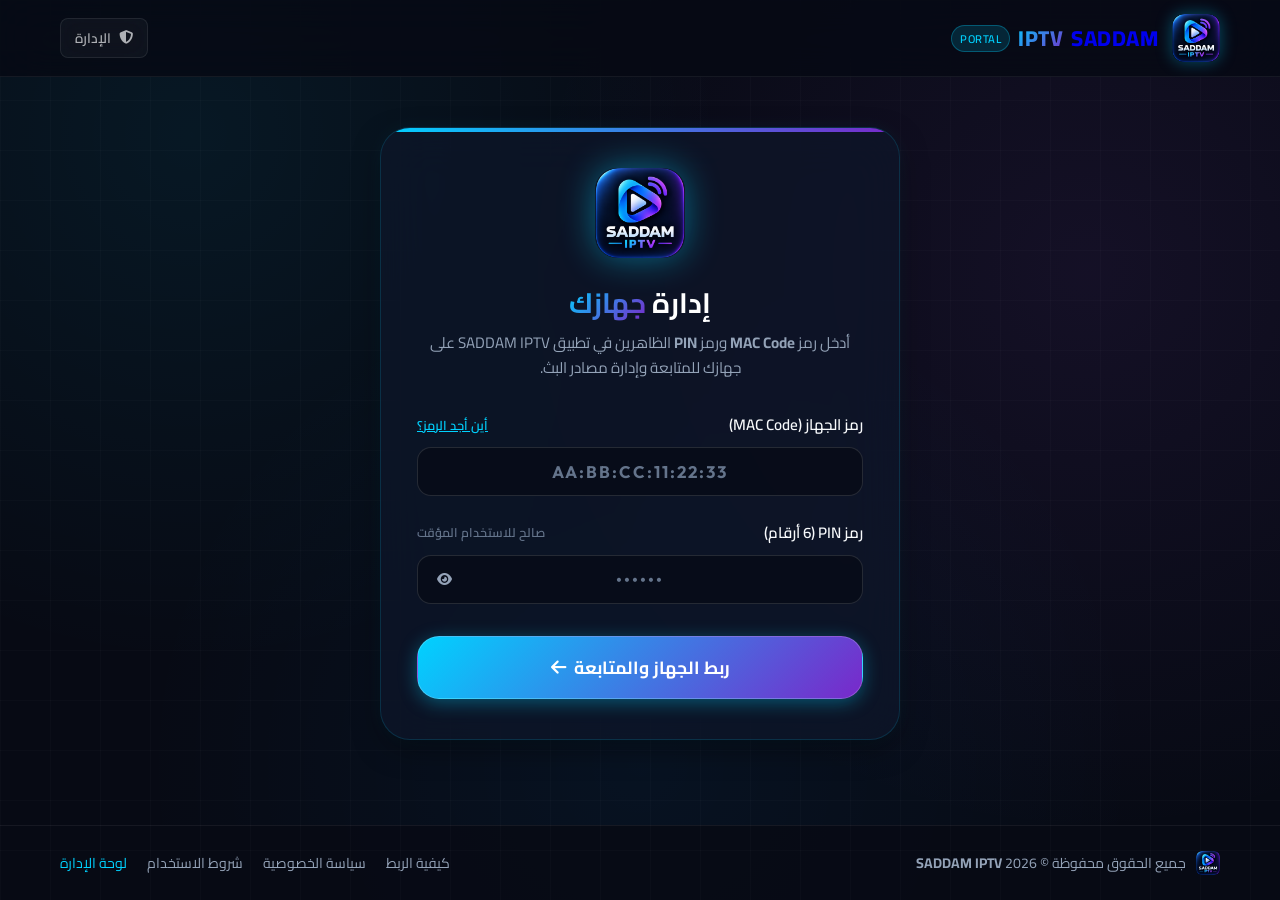
==== index.html @ e0eb4353 "Add files via upload" ====
<!DOCTYPE html>
<html lang="ar" dir="rtl">
<head>
  <meta charset="UTF-8">
  <meta name="viewport" content="width=device-width, initial-scale=1.0">
  
  <!-- Security Headers -->
  <meta http-equiv="Content-Security-Policy" content="upgrade-insecure-requests">
  <meta http-equiv="X-Frame-Options" content="SAMEORIGIN">
  <meta name="referrer" content="strict-origin-when-cross-origin">
  <meta http-equiv="X-Content-Type-Options" content="nosniff">

  <title>SADDAM IPTV - إدارة الأجهزة ومصادر البث</title>
  <meta name="description" content="البوابة الرسمية لتطبيق SADDAM IPTV لإدارة أجهزة البث وإضافة مصادر M3U و Xtream Codes مباشرة دون الحاجة لإنشاء حساب.">
  <link rel="icon" type="image/png" href="logo.png">

  <!-- Google Fonts: Cairo (Arabic) & Outfit (Latin/Codes) -->
  <link rel="preconnect" href="https://fonts.googleapis.com">
  <link rel="preconnect" href="https://fonts.gstatic.com" crossorigin>
  <link href="https://fonts.googleapis.com/css2?family=Cairo:wght@400;600;700;800;900&family=Outfit:wght@500;600;700;800&display=swap" rel="stylesheet">

  <!-- FontAwesome 6 Icons -->
  <link rel="stylesheet" href="https://cdnjs.cloudflare.com/ajax/libs/font-awesome/6.5.1/css/all.min.css">

  <!-- Custom Design System -->
  <link rel="stylesheet" href="styles.css">
</head>
<body>

  <!-- Site Header -->
  <header class="site-header">
    <div class="container header-inner">
      <a href="index.html" class="brand-link">
        <img src="logo.png" alt="SADDAM IPTV Logo" class="brand-logo-img">
        <div class="brand-title">
          <span>SADDAM</span>
          <span class="gradient-text">IPTV</span>
          <span class="brand-badge">PORTAL</span>
        </div>
      </a>

      <div class="header-actions">
        <!-- Device Info Badge (Shown only when paired) -->
        <div id="headerDeviceBadge" class="hidden" style="display: flex; align-items: center; gap: 12px;">
          <div class="device-status-indicator">
            <span class="status-dot"></span>
            <span id="deviceMacMasked" class="latin-code" style="font-weight: 700; color: #fff;"></span>
          </div>
        </div>

        <button id="btnLogout" class="btn btn-secondary btn-sm hidden">
          <i class="fa-solid fa-right-from-bracket"></i>
          <span>إنهاء الجلسة</span>
        </button>

        <a href="admin.html" class="btn btn-secondary btn-sm" title="لوحة إدارة النظام (للمشرفين فقط)" style="opacity: 0.7;">
          <i class="fa-solid fa-shield-halved"></i>
          <span>الإدارة</span>
        </a>
      </div>
    </div>
  </header>

  <!-- Main Content Area -->
  <main>
    <!-- ====================================================================
         PAGE 1: DIRECT DEVICE PAIRING (LANDING PAGE - NO SIGNUP / NO LOGIN)
         ==================================================================== -->
    <section id="pairingSection" class="pairing-section">
      <div class="container" style="display: flex; justify-content: center;">
        <div class="pairing-card">
          <div class="pairing-card-header">
            <div class="pairing-logo-wrapper">
              <img src="logo.png" alt="SADDAM IPTV Logo" class="pairing-logo-img">
            </div>
            <h1 class="pairing-title">إدارة <span class="gradient-text">جهازك</span></h1>
            <p class="pairing-subtitle">
              أدخل رمز <strong>MAC Code</strong> ورمز <strong>PIN</strong> الظاهرين في تطبيق SADDAM IPTV على جهازك للمتابعة وإدارة مصادر البث.
            </p>
          </div>

          <!-- Alert Messages Container -->
          <div id="pairingAlert" class="alert-box hidden"></div>

          <!-- Direct Pairing Form -->
          <form id="pairingForm">
            <div class="form-group">
              <label class="form-label" for="macInput">
                <span>رمز الجهاز (MAC Code)</span>
                <span class="form-label-hint open-help-modal">أين أجد الرمز؟</span>
              </label>
              <div class="input-wrapper">
                <input 
                  type="text" 
                  id="macInput" 
                  class="form-input code-style" 
                  placeholder="AA:BB:CC:11:22:33" 
                  maxlength="17" 
                  autocomplete="off" 
                  spellcheck="false" 
                  required
                >
              </div>
            </div>

            <div class="form-group">
              <label class="form-label" for="pinInput">
                <span>رمز PIN (6 أرقام)</span>
                <span style="font-size: 0.78rem; color: var(--text-dim);">صالح للاستخدام المؤقت</span>
              </label>
              <div class="input-wrapper">
                <input 
                  type="password" 
                  id="pinInput" 
                  class="form-input code-style" 
                  placeholder="••••••" 
                  maxlength="6" 
                  pattern="[0-9]{6}" 
                  inputmode="numeric" 
                  autocomplete="off" 
                  required
                >
                <button type="button" id="togglePinVisibility" class="input-toggle-btn" title="إظهار / إخفاء الرمز">
                  <i class="fa-solid fa-eye"></i>
                </button>
              </div>
            </div>

            <button type="submit" id="btnPair" class="btn btn-primary btn-lg" style="width: 100%; margin-top: 10px;">
              <span>ربط الجهاز والمتابعة</span>
              <i class="fa-solid fa-arrow-left"></i>
            </button>
          </form>
        </div>
      </div>
    </section>

    <!-- ====================================================================
         PAGE 2: DEVICE MANAGEMENT DASHBOARD (PORTAL AFTER PAIRING)
         ==================================================================== -->
    <section id="dashboardSection" class="dashboard-wrapper hidden">
      <div class="container">

        <!-- Device Overview Header Card -->
        <div class="device-header-card">
          <div class="device-info-left">
            <div class="device-avatar-icon">
              <i class="fa-solid fa-tv"></i>
            </div>
            <div>
              <div class="device-meta-title">
                <span id="deviceLabel">جهاز الصالون</span>
                <span class="device-code-pill latin-code" id="deviceMacMaskedDisplay"></span>
              </div>
              <div style="display: flex; align-items: center; gap: 14px; flex-wrap: wrap; font-size: 0.88rem; color: var(--text-muted);">
                <span id="devicePlatform">Android TV</span>
                <span>•</span>
                <span class="device-status-indicator">
                  <span class="status-dot"></span>
                  <span>متصل ومقترن بالخادم</span>
                </span>
                <span>•</span>
                <span>إصدار المزامنة: <strong id="deviceSyncVersion" class="latin-code" style="color: var(--primary);">v1</strong></span>
              </div>
            </div>
          </div>

          <div class="device-header-actions">
            <button class="btn btn-primary" onclick="openAddSourceModal()">
              <i class="fa-solid fa-plus"></i>
              <span>إضافة مصدر</span>
            </button>
            <button class="btn btn-danger btn-sm" id="btnUnlink" title="إلغاء ربط هذا الجهاز نهائياً">
              <i class="fa-solid fa-link-slash"></i>
              <span>إلغاء الربط</span>
            </button>
          </div>
        </div>

        <!-- Navigation Tabs -->
        <div class="tabs-navigation">
          <button class="tab-btn active" data-tab="overview">
            <i class="fa-solid fa-chart-pie"></i>
            <span>نظرة عامة</span>
          </button>
          <button class="tab-btn" data-tab="sources">
            <i class="fa-solid fa-satellite-dish"></i>
            <span>مصادر IPTV</span>
          </button>
          <button class="tab-btn" data-tab="sync">
            <i class="fa-solid fa-rotate"></i>
            <span>المزامنة والتطبيق</span>
          </button>
          <button class="tab-btn" data-tab="settings">
            <i class="fa-solid fa-sliders"></i>
            <span>إعدادات الجلسة</span>
          </button>
          <button class="tab-btn" data-tab="faq">
            <i class="fa-solid fa-circle-question"></i>
            <span>المساعدة والتعليمات</span>
          </button>
        </div>

        <!-- Tab 1: Overview -->
        <div id="tabPanel-overview" class="tab-content-panel">
          <div class="stats-grid">
            <div class="stat-card">
              <div class="stat-info">
                <h3>إجمالي المصادر</h3>
                <div class="stat-number" id="statTotalSources">0</div>
              </div>
              <div class="stat-icon cyan">
                <i class="fa-solid fa-list-check"></i>
              </div>
            </div>

            <div class="stat-card">
              <div class="stat-info">
                <h3>المصادر المفعلة للتطبيق</h3>
                <div class="stat-number" id="statActiveSources">0</div>
              </div>
              <div class="stat-icon green">
                <i class="fa-solid fa-tower-broadcast"></i>
              </div>
            </div>

            <div class="stat-card">
              <div class="stat-info">
                <h3>المصادر المختبرة بنجاح</h3>
                <div class="stat-number" id="statWorkingSources">0</div>
              </div>
              <div class="stat-icon purple">
                <i class="fa-solid fa-circle-check"></i>
              </div>
            </div>

            <div class="stat-card">
              <div class="stat-info">
                <h3>حالة المزامنة الحالية</h3>
                <div class="stat-number" id="statSyncState" style="font-size: 1.15rem; font-family: var(--font-arabic);">متزامن</div>
              </div>
              <div class="stat-icon orange">
                <i class="fa-solid fa-cloud-arrow-down"></i>
              </div>
            </div>
          </div>

          <!-- Quick Guide Card -->
          <div class="content-card">
            <div class="content-card-header">
              <h2 class="card-title">
                <i class="fa-solid fa-lightbulb" style="color: var(--primary);"></i>
                <span>كيف يعمل SADDAM IPTV؟</span>
              </h2>
            </div>
            <div style="display: grid; grid-template-columns: repeat(auto-fit, minmax(280px, 1fr)); gap: 20px;">
              <div style="background: rgba(0,0,0,0.25); padding: 20px; border-radius: 12px; border-right: 3px solid var(--primary);">
                <h4 style="font-size: 1.05rem; margin-bottom: 8px; color: var(--primary);">1. أضف روابط قوائم التشغيل</h4>
                <p style="font-size: 0.9rem; color: var(--text-muted); line-height: 1.6;">
                  قم بإضافة مصادر M3U أو بيانات خادم Xtream Codes من خلال زر «إضافة مصدر».
                </p>
              </div>

              <div style="background: rgba(0,0,0,0.25); padding: 20px; border-radius: 12px; border-right: 3px solid var(--secondary);">
                <h4 style="font-size: 1.05rem; margin-bottom: 8px; color: var(--secondary);">2. فحص وتفعيل المصادر</h4>
                <p style="font-size: 0.9rem; color: var(--text-muted); line-height: 1.6;">
                  يمكنك اختبار كفاءة الاتصال بالمصدر والتأكد من استجابته وتفعيله أو تعطيله في أي وقت.
                </p>
              </div>

              <div style="background: rgba(0,0,0,0.25); padding: 20px; border-radius: 12px; border-right: 3px solid var(--success);">
                <h4 style="font-size: 1.05rem; margin-bottom: 8px; color: var(--success);">3. افتح التطبيق في جهازك</h4>
                <p style="font-size: 0.9rem; color: var(--text-muted); line-height: 1.6;">
                  عند تشغيل تطبيق SADDAM IPTV، يستقبل تلقائياً القوائم المفعلة دون الحاجة لأي إدخال يدوي في التلفاز.
                </p>
              </div>
            </div>
          </div>
        </div>

        <!-- Tab 2: IPTV Sources -->
        <div id="tabPanel-sources" class="tab-content-panel hidden">
          <div class="content-card">
            <div class="content-card-header">
              <div>
                <h2 class="card-title">
                  <i class="fa-solid fa-satellite-dish" style="color: var(--primary);"></i>
                  <span>قوائم ومصادر IPTV المرتبطة بهذا الجهاز</span>
                </h2>
                <p style="font-size: 0.85rem; color: var(--text-muted); margin-top: 4px;">
                  يمكنك إدارة روابط M3U وخوادم Xtream وتفعيل ما ترغب بظهوره في تطبيق Android.
                </p>
              </div>

              <div style="display: flex; gap: 10px; flex-wrap: wrap;">
                <input 
                  type="text" 
                  id="sourceSearchInput" 
                  class="form-input btn-sm" 
                  placeholder="بحث في المصادر..." 
                  style="width: 200px; padding: 8px 14px;"
                >
                <select id="sourceFilterSelect" class="form-input btn-sm" style="width: 140px; padding: 8px 12px;">
                  <option value="all">كل الأنواع</option>
                  <option value="m3u">قوائم M3U</option>
                  <option value="xtream">خوادم Xtream</option>
                </select>
                <button class="btn btn-primary btn-sm" id="btnOpenAddSource">
                  <i class="fa-solid fa-plus"></i> إضافة مصدر
                </button>
              </div>
            </div>

            <!-- Sources List Grid -->
            <div id="sourcesContainer" class="sources-grid">
              <!-- Dynamically populated by app.js -->
            </div>
          </div>
        </div>

        <!-- Tab 3: Sync & Android Integration -->
        <div id="tabPanel-sync" class="tab-content-panel hidden">
          <div class="content-card">
            <div class="content-card-header">
              <div>
                <h2 class="card-title">
                  <i class="fa-solid fa-arrows-rotate" style="color: var(--primary);"></i>
                  <span>المزامنة مع تطبيق SADDAM IPTV (Android)</span>
                </h2>
                <p style="font-size: 0.85rem; color: var(--text-muted); margin-top: 4px;">
                  هذه الحزمة البرمجية يتم إرسالها بأمان لتطبيق Android عبر واجهة API الخاصة بالجهاز.
                </p>
              </div>

              <button class="btn btn-secondary btn-sm" id="btnRefreshSyncPreview">
                <i class="fa-solid fa-rotate"></i> تحديث الحزمة
              </button>
            </div>

            <div style="margin-bottom: 20px;">
              <div style="display: flex; gap: 15px; margin-bottom: 15px;">
                <span class="status-pill working">
                  <i class="fa-solid fa-check-double"></i> API Endpoint: /api/v1/devices/sources
                </span>
                <span class="status-pill untested">
                  <i class="fa-solid fa-shield-halved"></i> التشفير: HTTPS آمن
                </span>
              </div>
              <pre id="syncPayloadViewer" class="code-preview-block">// جارٍ جلب البيانات...</pre>
            </div>
          </div>
        </div>

        <!-- Tab 4: Device & Session Settings -->
        <div id="tabPanel-settings" class="tab-content-panel hidden">
          <div class="content-card">
            <div class="content-card-header">
              <h2 class="card-title">
                <i class="fa-solid fa-sliders" style="color: var(--primary);"></i>
                <span>إعدادات الجهاز والجلسة الحالية</span>
              </h2>
            </div>

            <div style="display: grid; grid-template-columns: repeat(auto-fit, minmax(280px, 1fr)); gap: 20px; margin-bottom: 30px;">
              <div style="background: rgba(0,0,0,0.25); padding: 18px; border-radius: 12px;">
                <div style="color: var(--text-dim); font-size: 0.85rem; margin-bottom: 4px;">أمان الجلسة</div>
                <div style="font-weight: 700; color: #fff; margin-bottom: 10px;">جلسة مشفرة عبر كوكيز آمنة (HttpOnly)</div>
                <p style="font-size: 0.82rem; color: var(--text-muted);">تنتهي صلاحية الجلسة تلقائياً لضمان الخصوصية عند عدم الاستخدام.</p>
              </div>

              <div style="background: rgba(0,0,0,0.25); padding: 18px; border-radius: 12px;">
                <div style="color: var(--text-dim); font-size: 0.85rem; margin-bottom: 4px;">حماية البيانات</div>
                <div style="font-weight: 700; color: #fff; margin-bottom: 10px;">لا يتم تخزين كلمات المرور كنص مكشوف</div>
                <p style="font-size: 0.82rem; color: var(--text-muted);">جميع بيانات الاعتماد مشفرة في قاعدة البيانات ومحمية من هجمات SSRF.</p>
              </div>
            </div>

            <!-- Danger Zone -->
            <div style="border: 1px solid rgba(239, 68, 68, 0.3); background: rgba(239, 68, 68, 0.05); padding: 24px; border-radius: 16px;">
              <h3 style="color: var(--danger); font-size: 1.1rem; margin-bottom: 8px;">
                <i class="fa-solid fa-triangle-exclamation"></i> منطقة الخطر (إلغاء ربط الجهاز)
              </h3>
              <p style="font-size: 0.88rem; color: var(--text-muted); margin-bottom: 18px; line-height: 1.6;">
                إلغاء الربط سيؤدي لإنهاء كافة الجلسات المفتوحة لهذا الجهاز فوراً. سيتطلب فتح التطبيق في التلفاز وإعادة ربطه برمز PIN جديد.
              </p>
              <button class="btn btn-danger" onclick="openModal(DOM.modalUnlink)">
                <i class="fa-solid fa-link-slash"></i> إلغاء ربط هذا الجهاز
              </button>
            </div>
          </div>
        </div>

        <!-- Tab 5: FAQ & Help -->
        <div id="tabPanel-faq" class="tab-content-panel hidden">
          <div class="content-card">
            <div class="content-card-header">
              <h2 class="card-title">
                <i class="fa-solid fa-circle-question" style="color: var(--primary);"></i>
                <span>الأسئلة الشائعة والتعليمات</span>
              </h2>
            </div>

            <div style="display: flex; flex-direction: column; gap: 16px;">
              <div style="background: rgba(0,0,0,0.2); padding: 18px; border-radius: 12px;">
                <h4 style="font-size: 1rem; color: var(--primary); margin-bottom: 6px;">هل أحتاج لإنشاء حساب أو بريد إلكتروني؟</h4>
                <p style="font-size: 0.88rem; color: var(--text-muted); line-height: 1.6;">
                  لا، تطبيق SADDAM IPTV مصمم بمبدأ الخصوصية المطلقة. الربط يتم مباشرة عبر MAC Code و PIN الخاصين بجهازك دون أي حسابات أو كلمات مرور.
                </p>
              </div>

              <div style="background: rgba(0,0,0,0.2); padding: 18px; border-radius: 12px;">
                <h4 style="font-size: 1rem; color: var(--primary); margin-bottom: 6px;">ما هي أنواع المصادر التي يدعمها النظام؟</h4>
                <p style="font-size: 0.88rem; color: var(--text-muted); line-height: 1.6;">
                  يدعم قوائم التشغيل بصيغ M3U و M3U8، بالإضافة لاشتراكات Xtream Codes API (الخادم، اسم المستخدم، وكلمة المرور).
                </p>
              </div>

              <div style="background: rgba(0,0,0,0.2); padding: 18px; border-radius: 12px;">
                <h4 style="font-size: 1rem; color: var(--primary); margin-bottom: 6px;">هل يمكن تعديل القوائم من داخل تطبيق التلفاز؟</h4>
                <p style="font-size: 0.88rem; color: var(--text-muted); line-height: 1.6;">
                  لا، تطبيق Android مخصص لتشغيل وعرض القنوات والمحتوى فقط. إدارة المصادر وإضافتها تتم حصراً وبسهولة من خلال هذا الموقع.
                </p>
              </div>
            </div>
          </div>
        </div>

      </div>
    </section>
  </main>

  <!-- ====================================================================
       MODALS
       ==================================================================== -->

  <!-- Modal: How to get MAC & PIN -->
  <div id="modalHelp" class="modal-overlay">
    <div class="modal-card">
      <div class="modal-header">
        <h3 class="card-title">
          <i class="fa-solid fa-tv" style="color: var(--primary);"></i>
          <span>كيف أحصل على MAC Code و PIN؟</span>
        </h3>
        <button class="modal-close-btn modal-close-trigger">&times;</button>
      </div>
      <div class="modal-body">
        <p style="font-size: 0.92rem; color: var(--text-muted); line-height: 1.6; margin-bottom: 20px;">
          اتبع الخطوات البسيطة التالية من جهاز Android أو التلفاز الخاص بك:
        </p>
        
        <!-- Mock TV screen visual -->
        <div style="background: #03060f; border: 2px solid rgba(0, 210, 255, 0.3); border-radius: 16px; padding: 20px; margin-bottom: 22px; text-align: center; box-shadow: 0 0 25px rgba(0,210,255,0.15);">
          <div style="display: flex; align-items: center; justify-content: center; gap: 8px; margin-bottom: 12px;">
            <img src="/logo.png" style="width: 28px; height: 28px; border-radius: 6px;">
            <span style="font-weight: 800; font-size: 0.95rem;">SADDAM IPTV TV</span>
          </div>
          <div style="background: rgba(255,255,255,0.06); padding: 12px; border-radius: 10px; display: inline-block;">
            <div style="font-size: 0.8rem; color: var(--text-muted); margin-bottom: 4px;">Device MAC Code:</div>
            <div class="latin-code" style="font-size: 1.1rem; font-weight: 800; color: var(--primary);">AA:BB:CC:11:22:33</div>
            <div style="font-size: 0.8rem; color: var(--text-muted); margin-top: 8px; margin-bottom: 4px;">Pairing PIN:</div>
            <div class="latin-code" style="font-size: 1.4rem; font-weight: 800; color: #fff; letter-spacing: 4px;">123456</div>
          </div>
        </div>

        <ol style="padding-right: 20px; font-size: 0.9rem; color: var(--text-main); line-height: 1.8;">
          <li>افتح تطبيق <strong>SADDAM IPTV</strong> على تلفازك الذكي أو هاتفك.</li>
          <li>ستظهر لك شاشة الربط تعرض كود الجهاز <strong>MAC Code</strong> ورمز <strong>PIN</strong>.</li>
          <li>أدخل الرمزين في الصفحة الحالية ثم اضغط <strong>ربط الجهاز والمتابعة</strong>.</li>
        </ol>
      </div>
      <div class="modal-footer">
        <button class="btn btn-primary modal-close-trigger">حسناً، فهمت ذلك</button>
      </div>
    </div>
  </div>

  <!-- Modal: Add / Edit Source -->
  <div id="modalSource" class="modal-overlay">
    <div class="modal-card">
      <div class="modal-header">
        <h3 class="card-title" id="sourceModalTitle">إضافة مصدر IPTV جديد</h3>
        <button class="modal-close-btn modal-close-trigger">&times;</button>
      </div>
      <form id="sourceForm">
        <div class="modal-body">
          <!-- Type Tabs -->
          <div class="type-selector-tabs">
            <div class="type-tab-option active" id="tabOptionM3u">
              <i class="fa-solid fa-list-ul"></i>
              <span>قائمة تشغيل M3U / M3U8</span>
            </div>
            <div class="type-tab-option" id="tabOptionXtream">
              <i class="fa-solid fa-server"></i>
              <span>خادم Xtream Codes</span>
            </div>
          </div>

          <div class="form-group">
            <label class="form-label" for="sourceNameInput">اسم المصدر (اسم مميز للباقة)</label>
            <input type="text" id="sourceNameInput" class="form-input" placeholder="مثال: باقة القنوات العربية والرياضية" required>
          </div>

          <!-- M3U Fields -->
          <div id="m3uFields">
            <div class="form-group">
              <label class="form-label" for="sourceUrlInput">رابط قائمة التشغيل (URL)</label>
              <input type="url" id="sourceUrlInput" class="form-input latin-code" placeholder="https://example.com/playlist.m3u">
            </div>
          </div>

          <!-- Xtream Fields -->
          <div id="xtreamFields" class="hidden">
            <div class="form-group">
              <label class="form-label" for="xtreamServerInput">عنوان الخادم والمنفذ (Server URL)</label>
              <input type="text" id="xtreamServerInput" class="form-input latin-code" placeholder="http://iptv.server.com:8080">
            </div>
            <div class="form-group">
              <label class="form-label" for="xtreamUserInput">اسم المستخدم (Username)</label>
              <input type="text" id="xtreamUserInput" class="form-input latin-code" placeholder="username">
            </div>
            <div class="form-group">
              <label class="form-label" for="xtreamPassInput">كلمة المرور (Password)</label>
              <input type="password" id="xtreamPassInput" class="form-input latin-code" placeholder="••••••••">
            </div>
          </div>

          <div class="form-group">
            <label class="form-label" for="sourceDescInput">وصف اختياري</label>
            <input type="text" id="sourceDescInput" class="form-input" placeholder="ملاحظات حول هذا المصدر...">
          </div>

          <div class="form-group" style="margin-bottom: 0;">
            <label class="switch-label">
              <div class="switch">
                <input type="checkbox" id="sourceEnabledCheckbox" checked>
                <span class="slider"></span>
              </div>
              <span style="font-weight: 600; color: #fff;">تفعيل هذا المصدر فوراً لتطبيق Android</span>
            </label>
          </div>
        </div>

        <div class="modal-footer">
          <button type="button" class="btn btn-secondary modal-close-trigger">إلغاء</button>
          <button type="submit" id="btnSaveSource" class="btn btn-primary">حفظ المصدر</button>
        </div>
      </form>
    </div>
  </div>

  <!-- Modal: Confirm Delete Source -->
  <div id="modalDelete" class="modal-overlay">
    <div class="modal-card" style="max-width: 460px;">
      <div class="modal-header">
        <h3 class="card-title" style="color: var(--danger);">
          <i class="fa-solid fa-trash"></i>
          <span>تأكيد حذف المصدر</span>
        </h3>
        <button class="modal-close-btn modal-close-trigger">&times;</button>
      </div>
      <div class="modal-body">
        <p style="font-size: 0.95rem; color: var(--text-muted); line-height: 1.6;">
          هل أنت متأكد من رغبتك في حذف المصدر:
          <br>
          <strong id="deleteSourceNameText" style="color: #fff; font-size: 1.05rem;"></strong>؟
          <br>
          سيتم تحديث المزامنة وإزالته من تطبيق الجهاز فوراً.
        </p>
      </div>
      <div class="modal-footer">
        <button type="button" class="btn btn-secondary modal-close-trigger">إلغاء</button>
        <button type="button" id="btnConfirmDeleteSource" class="btn btn-danger">تأكيد الحذف</button>
      </div>
    </div>
  </div>

  <!-- Modal: Confirm Unlink Device -->
  <div id="modalUnlink" class="modal-overlay">
    <div class="modal-card" style="max-width: 480px;">
      <div class="modal-header">
        <h3 class="card-title" style="color: var(--danger);">
          <i class="fa-solid fa-link-slash"></i>
          <span>إلغاء ربط الجهاز</span>
        </h3>
        <button class="modal-close-btn modal-close-trigger">&times;</button>
      </div>
      <div class="modal-body">
        <p style="font-size: 0.95rem; color: var(--text-muted); line-height: 1.6;">
          هل تريد بالتأكيد إلغاء ربط هذا الجهاز؟
          <br><br>
          سيتم إبطال جميع جلسات الإدارة الحالية لهذا الجهاز. ستتمكن من إعادة ربطه لاحقاً عبر إنشاء PIN جديد من التطبيق.
        </p>
      </div>
      <div class="modal-footer">
        <button type="button" class="btn btn-secondary modal-close-trigger">تراجع</button>
        <button type="button" id="btnConfirmUnlink" class="btn btn-danger">تأكيد إلغاء الربط</button>
      </div>
    </div>
  </div>

  <!-- Modal: Privacy Policy & Terms -->
  <div id="modalPrivacy" class="modal-overlay">
    <div class="modal-card">
      <div class="modal-header">
        <h3 class="card-title">سياسة الخصوصية وشروط الاستخدام</h3>
        <button class="modal-close-btn modal-close-trigger">&times;</button>
      </div>
      <div class="modal-body" style="font-size: 0.9rem; color: var(--text-muted); line-height: 1.8;">
        <h4 style="color: #fff; margin-bottom: 6px;">1. مبدأ الخصوصية:</h4>
        <p>لا يطلب موقع SADDAM IPTV ولا يجمع أي معلومات شخصية، أو عناوين بريد إلكتروني، أو أسماء حقيقية. المصادقة مبنية حصرياً على رمز الجهاز ورمز PIN المؤقت.</p>
        <br>
        <h4 style="color: #fff; margin-bottom: 6px;">2. حماية الروابط وبيانات الاعتماد:</h4>
        <p>يتم تخزين بيانات خوادم IPTV مشفرة ومحمية، ولا تُعرض كلمات المرور كنص مكشوف بعد حفظها.</p>
        <br>
        <h4 style="color: #fff; margin-bottom: 6px;">3. مسؤولية المحتوى:</h4>
        <p>الموقع عبارة عن وسيلة تقنية لإدارة وتمرير قوائم التشغيل إلى جهازك. المستخدم مسؤول عن امتلاك حق الوصول والاستخدام الشرعي لأي مصادر IPTV يقوم بإضافتها.</p>
      </div>
      <div class="modal-footer">
        <button class="btn btn-primary modal-close-trigger">إغلاق</button>
      </div>
    </div>
  </div>

  <!-- Site Footer -->
  <footer class="site-footer">
    <div class="container footer-inner">
      <div style="display: flex; align-items: center; gap: 10px;">
        <img src="logo.png" style="width: 24px; height: 24px; border-radius: 6px;">
        <span>جميع الحقوق محفوظة &copy; 2026 <strong>SADDAM IPTV</strong></span>
      </div>

      <div class="footer-links">
        <span class="footer-link open-help-modal">كيفية الربط</span>
        <span class="footer-link open-privacy-modal">سياسة الخصوصية</span>
        <span class="footer-link open-privacy-modal">شروط الاستخدام</span>
        <a href="admin.html" class="footer-link" style="color: var(--primary);">لوحة الإدارة</a>
      </div>
    </div>
  </footer>

  <script>
    window.SADDAM_API_BASE = "https://saddamplayer.onrender.com";
  </script>
  <script src="app.js"></script>
</body>
</html>
---- styles.css ----
/* ==========================================================================
   SADDAM IPTV - Modern Luxury Streaming Design System
   Rich Aesthetics: Deep cosmic navy, glowing cyan & violet neon, glassmorphism
   RTL First, Google Cairo + Outfit Typography
   ========================================================================== */

:root {
  --bg-dark: #070a14;
  --bg-surface: #0d1326;
  --bg-card: rgba(15, 23, 42, 0.72);
  --bg-card-hover: rgba(22, 33, 62, 0.85);
  --bg-glass: rgba(13, 20, 38, 0.65);
  --bg-glass-border: rgba(0, 210, 255, 0.15);
  
  --primary: #00d2ff;
  --primary-glow: rgba(0, 210, 255, 0.45);
  --primary-gradient: linear-gradient(135deg, #00d2ff 0%, #7928ca 100%);
  --secondary: #9d4edd;
  --secondary-glow: rgba(157, 78, 221, 0.4);
  --accent-pink: #ff2a85;
  
  --success: #10b981;
  --success-glow: rgba(16, 185, 129, 0.35);
  --warning: #f59e0b;
  --danger: #ef4444;
  --danger-glow: rgba(239, 68, 68, 0.35);
  --info: #3b82f6;

  --text-main: #f8fafc;
  --text-muted: #94a3b8;
  --text-dim: #64748b;

  --border-radius-sm: 8px;
  --border-radius-md: 14px;
  --border-radius-lg: 22px;
  --border-radius-xl: 30px;

  --font-arabic: 'Cairo', system-ui, -apple-system, sans-serif;
  --font-code: 'Outfit', 'Consolas', monospace;

  --shadow-sm: 0 4px 12px rgba(0, 0, 0, 0.3);
  --shadow-card: 0 10px 30px -5px rgba(0, 0, 0, 0.5), 0 0 20px -2px rgba(0, 210, 255, 0.08);
  --shadow-glow: 0 0 25px rgba(0, 210, 255, 0.35);
  --shadow-modal: 0 25px 60px -15px rgba(0, 0, 0, 0.8), 0 0 40px rgba(121, 40, 202, 0.25);

  --transition-fast: 0.2s cubic-bezier(0.4, 0, 0.2, 1);
  --transition-smooth: 0.35s cubic-bezier(0.16, 1, 0.3, 1);
}

/* Reset & Basics */
*, *::before, *::after {
  box-sizing: border-box;
  margin: 0;
  padding: 0;
}

html {
  font-family: var(--font-arabic);
  direction: rtl;
  text-align: right;
  background-color: var(--bg-dark);
  color: var(--text-main);
  scroll-behavior: smooth;
  min-height: 100%;
}

body {
  min-height: 100vh;
  display: flex;
  flex-direction: column;
  background: radial-gradient(circle at 15% 15%, rgba(0, 210, 255, 0.07) 0%, transparent 40%),
              radial-gradient(circle at 85% 30%, rgba(157, 78, 221, 0.09) 0%, transparent 45%),
              radial-gradient(circle at 50% 85%, rgba(0, 153, 255, 0.06) 0%, transparent 50%),
              var(--bg-dark);
  background-attachment: fixed;
  overflow-x: hidden;
  position: relative;
}

/* Subtle Animated Ambient Background Grid */
body::before {
  content: "";
  position: fixed;
  top: 0; left: 0; right: 0; bottom: 0;
  background-image: 
    linear-gradient(rgba(255, 255, 255, 0.02) 1px, transparent 1px),
    linear-gradient(90deg, rgba(255, 255, 255, 0.02) 1px, transparent 1px);
  background-size: 50px 50px;
  pointer-events: none;
  z-index: 0;
}

/* Container */
.container {
  width: 100%;
  max-width: 1200px;
  margin: 0 auto;
  padding: 0 20px;
  position: relative;
  z-index: 1;
}

/* Typography Helpers */
h1, h2, h3, h4, h5 {
  font-weight: 700;
  line-height: 1.3;
  color: #ffffff;
}

.gradient-text {
  background: var(--primary-gradient);
  -webkit-background-clip: text;
  -webkit-text-fill-color: transparent;
  display: inline-block;
}

.latin-code {
  font-family: var(--font-code);
  direction: ltr;
  display: inline-block;
  letter-spacing: 1px;
}

/* ==========================================================================
   Header & Brand Navbar
   ========================================================================== */
.site-header {
  border-bottom: 1px solid rgba(255, 255, 255, 0.06);
  backdrop-filter: blur(20px);
  background: rgba(7, 10, 20, 0.85);
  position: sticky;
  top: 0;
  z-index: 50;
  padding: 14px 0;
  transition: var(--transition-fast);
}

.header-inner {
  display: flex;
  align-items: center;
  justify-content: space-between;
}

.brand-link {
  display: flex;
  align-items: center;
  gap: 14px;
  text-decoration: none;
  cursor: pointer;
}

.brand-logo-img {
  width: 48px;
  height: 48px;
  border-radius: 12px;
  object-fit: cover;
  box-shadow: 0 0 16px rgba(0, 210, 255, 0.35);
  transition: transform var(--transition-smooth);
}

.brand-link:hover .brand-logo-img {
  transform: scale(1.06) rotate(-2deg);
}

.brand-title {
  font-size: 1.35rem;
  font-weight: 800;
  letter-spacing: 0.5px;
  display: flex;
  align-items: center;
  gap: 8px;
}

.brand-badge {
  font-size: 0.7rem;
  background: rgba(0, 210, 255, 0.15);
  color: var(--primary);
  border: 1px solid rgba(0, 210, 255, 0.3);
  padding: 2px 8px;
  border-radius: 20px;
  font-weight: 600;
}

.header-actions {
  display: flex;
  align-items: center;
  gap: 12px;
}

/* ==========================================================================
   Buttons & Interactive Elements
   ========================================================================== */
.btn {
  font-family: var(--font-arabic);
  font-size: 0.95rem;
  font-weight: 600;
  padding: 10px 20px;
  border-radius: var(--border-radius-md);
  border: 1px solid transparent;
  cursor: pointer;
  display: inline-flex;
  align-items: center;
  justify-content: center;
  gap: 8px;
  transition: all var(--transition-fast);
  text-decoration: none;
  outline: none;
}

.btn:active {
  transform: scale(0.98);
}

.btn-primary {
  background: var(--primary-gradient);
  color: #ffffff;
  box-shadow: 0 4px 18px rgba(0, 210, 255, 0.35);
  border: 1px solid rgba(255, 255, 255, 0.2);
}

.btn-primary:hover {
  box-shadow: 0 6px 24px rgba(0, 210, 255, 0.55), 0 0 35px rgba(157, 78, 221, 0.35);
  transform: translateY(-2px);
}

.btn-secondary {
  background: rgba(255, 255, 255, 0.06);
  color: var(--text-main);
  border: 1px solid rgba(255, 255, 255, 0.12);
  backdrop-filter: blur(10px);
}

.btn-secondary:hover {
  background: rgba(255, 255, 255, 0.12);
  border-color: rgba(255, 255, 255, 0.25);
  color: #ffffff;
}

.btn-danger {
  background: rgba(239, 68, 68, 0.15);
  color: #fca5a5;
  border: 1px solid rgba(239, 68, 68, 0.3);
}

.btn-danger:hover {
  background: var(--danger);
  color: #ffffff;
  box-shadow: 0 4px 16px var(--danger-glow);
}

.btn-success {
  background: rgba(16, 185, 129, 0.15);
  color: #6ee7b7;
  border: 1px solid rgba(16, 185, 129, 0.3);
}

.btn-success:hover {
  background: var(--success);
  color: #ffffff;
  box-shadow: 0 4px 16px var(--success-glow);
}

.btn-sm {
  font-size: 0.85rem;
  padding: 6px 14px;
  border-radius: var(--border-radius-sm);
}

.btn-lg {
  font-size: 1.1rem;
  padding: 14px 28px;
  border-radius: var(--border-radius-lg);
  font-weight: 700;
}

.btn-icon {
  width: 38px;
  height: 38px;
  padding: 0;
  border-radius: 10px;
}

/* ==========================================================================
   Page 1: Device Pairing Form (The Landing Page)
   ========================================================================== */
.pairing-section {
  flex: 1;
  display: flex;
  align-items: center;
  justify-content: center;
  padding: 50px 0;
}

.pairing-card {
  width: 100%;
  max-width: 520px;
  background: var(--bg-card);
  backdrop-filter: blur(24px);
  -webkit-backdrop-filter: blur(24px);
  border: 1px solid var(--bg-glass-border);
  border-radius: var(--border-radius-xl);
  padding: 40px 36px;
  box-shadow: var(--shadow-card);
  position: relative;
  overflow: hidden;
  animation: fadeInDown 0.6s cubic-bezier(0.16, 1, 0.3, 1);
}

.pairing-card::before {
  content: "";
  position: absolute;
  top: 0; left: 0; right: 0;
  height: 4px;
  background: var(--primary-gradient);
}

.pairing-card-header {
  text-align: center;
  margin-bottom: 30px;
}

.pairing-logo-wrapper {
  margin-bottom: 18px;
  position: relative;
  display: inline-block;
}

.pairing-logo-img {
  width: 90px;
  height: 90px;
  border-radius: 22px;
  box-shadow: 0 0 35px rgba(0, 210, 255, 0.45);
  animation: pulseGlow 4s infinite alternate ease-in-out;
}

.pairing-title {
  font-size: 1.75rem;
  margin-bottom: 10px;
}

.pairing-subtitle {
  color: var(--text-muted);
  font-size: 0.95rem;
  line-height: 1.6;
}

/* Form Groups */
.form-group {
  margin-bottom: 22px;
  text-align: right;
}

.form-label {
  display: flex;
  align-items: center;
  justify-content: space-between;
  font-size: 0.95rem;
  font-weight: 600;
  color: var(--text-main);
  margin-bottom: 8px;
}

.form-label-hint {
  font-size: 0.8rem;
  color: var(--primary);
  cursor: pointer;
  text-decoration: underline;
  transition: color var(--transition-fast);
}

.form-label-hint:hover {
  color: #ffffff;
}

.input-wrapper {
  position: relative;
  display: flex;
  align-items: center;
}

.form-input {
  width: 100%;
  background: rgba(7, 10, 20, 0.7);
  border: 1px solid rgba(255, 255, 255, 0.12);
  color: #ffffff;
  font-family: var(--font-arabic);
  font-size: 1.05rem;
  padding: 13px 18px;
  border-radius: var(--border-radius-md);
  transition: all var(--transition-fast);
  outline: none;
}

.form-input:focus {
  border-color: var(--primary);
  box-shadow: 0 0 16px rgba(0, 210, 255, 0.35);
  background: rgba(13, 20, 38, 0.85);
}

.form-input::placeholder {
  color: var(--text-dim);
}

.form-input.code-style {
  font-family: var(--font-code);
  font-weight: 700;
  letter-spacing: 2px;
  direction: ltr;
  text-align: center;
}

.input-toggle-btn {
  position: absolute;
  left: 14px;
  background: none;
  border: none;
  color: var(--text-muted);
  cursor: pointer;
  padding: 6px;
  display: flex;
  align-items: center;
  transition: color var(--transition-fast);
}

.input-toggle-btn:hover {
  color: var(--primary);
}

/* Alert Notification Banner */
.alert-box {
  background: rgba(239, 68, 68, 0.12);
  border: 1px solid rgba(239, 68, 68, 0.3);
  color: #fca5a5;
  padding: 12px 16px;
  border-radius: var(--border-radius-md);
  margin-bottom: 22px;
  font-size: 0.9rem;
  display: flex;
  align-items: center;
  gap: 10px;
  animation: shake 0.4s ease-in-out;
}

.alert-box.info {
  background: rgba(0, 210, 255, 0.1);
  border-color: rgba(0, 210, 255, 0.25);
  color: #7dd3fc;
}

.alert-box.success {
  background: rgba(16, 185, 129, 0.12);
  border-color: rgba(16, 185, 129, 0.3);
  color: #86efac;
}

.hidden {
  display: none !important;
}

/* Quick Demo Box */
.demo-credentials-box {
  margin-top: 24px;
  padding: 14px 18px;
  background: rgba(0, 210, 255, 0.05);
  border: 1px dashed rgba(0, 210, 255, 0.25);
  border-radius: var(--border-radius-md);
  text-align: center;
}

.demo-credentials-title {
  font-size: 0.85rem;
  color: var(--primary);
  font-weight: 700;
  margin-bottom: 6px;
  display: flex;
  align-items: center;
  justify-content: center;
  gap: 6px;
}

.demo-credentials-text {
  font-size: 0.82rem;
  color: var(--text-muted);
  margin-bottom: 10px;
}

.demo-fill-btn {
  background: rgba(0, 210, 255, 0.15);
  border: 1px solid rgba(0, 210, 255, 0.35);
  color: #ffffff;
  font-size: 0.82rem;
  padding: 5px 14px;
  border-radius: 6px;
  cursor: pointer;
  transition: all var(--transition-fast);
}

.demo-fill-btn:hover {
  background: var(--primary);
  color: #070a14;
  font-weight: 700;
}

/* ==========================================================================
   Page 2: Device Management Dashboard Portal
   ========================================================================== */
.dashboard-wrapper {
  padding: 30px 0 60px;
}

/* Device Header Strip */
.device-header-card {
  background: var(--bg-card);
  backdrop-filter: blur(20px);
  border: 1px solid var(--bg-glass-border);
  border-radius: var(--border-radius-lg);
  padding: 24px 30px;
  margin-bottom: 28px;
  display: flex;
  flex-wrap: wrap;
  align-items: center;
  justify-content: space-between;
  gap: 20px;
  box-shadow: var(--shadow-card);
}

.device-info-left {
  display: flex;
  align-items: center;
  gap: 18px;
}

.device-avatar-icon {
  width: 56px;
  height: 56px;
  background: rgba(0, 210, 255, 0.12);
  border: 1px solid rgba(0, 210, 255, 0.3);
  border-radius: 16px;
  display: flex;
  align-items: center;
  justify-content: center;
  color: var(--primary);
  font-size: 1.6rem;
}

.device-meta-title {
  font-size: 1.3rem;
  margin-bottom: 4px;
  display: flex;
  align-items: center;
  gap: 10px;
}

.device-code-pill {
  font-family: var(--font-code);
  font-size: 0.85rem;
  background: rgba(255, 255, 255, 0.08);
  border: 1px solid rgba(255, 255, 255, 0.15);
  padding: 2px 10px;
  border-radius: 12px;
  color: var(--text-muted);
}

.device-status-indicator {
  display: inline-flex;
  align-items: center;
  gap: 6px;
  font-size: 0.85rem;
  color: var(--success);
  font-weight: 600;
}

.status-dot {
  width: 8px;
  height: 8px;
  background-color: var(--success);
  border-radius: 50%;
  box-shadow: 0 0 10px var(--success);
  animation: pulseDot 2s infinite;
}

.device-header-actions {
  display: flex;
  align-items: center;
  gap: 10px;
}

/* Tab Navigation */
.tabs-navigation {
  display: flex;
  gap: 8px;
  border-bottom: 1px solid rgba(255, 255, 255, 0.08);
  margin-bottom: 30px;
  overflow-x: auto;
  padding-bottom: 2px;
}

.tab-btn {
  background: none;
  border: none;
  font-family: var(--font-arabic);
  font-size: 1rem;
  font-weight: 600;
  color: var(--text-muted);
  padding: 12px 20px;
  cursor: pointer;
  border-bottom: 3px solid transparent;
  display: flex;
  align-items: center;
  gap: 8px;
  white-space: nowrap;
  transition: all var(--transition-fast);
}

.tab-btn:hover {
  color: #ffffff;
}

.tab-btn.active {
  color: var(--primary);
  border-bottom-color: var(--primary);
}

/* Statistics Grid */
.stats-grid {
  display: grid;
  grid-template-columns: repeat(auto-fit, minmax(240px, 1fr));
  gap: 20px;
  margin-bottom: 35px;
}

.stat-card {
  background: var(--bg-card);
  backdrop-filter: blur(16px);
  border: 1px solid rgba(255, 255, 255, 0.06);
  border-radius: var(--border-radius-md);
  padding: 22px;
  display: flex;
  align-items: center;
  justify-content: space-between;
  box-shadow: var(--shadow-sm);
  transition: transform var(--transition-smooth), border-color var(--transition-fast);
}

.stat-card:hover {
  transform: translateY(-3px);
  border-color: rgba(0, 210, 255, 0.25);
}

.stat-info h3 {
  font-size: 0.9rem;
  color: var(--text-muted);
  font-weight: 500;
  margin-bottom: 6px;
}

.stat-number {
  font-size: 1.9rem;
  font-weight: 800;
  color: #ffffff;
  font-family: var(--font-code);
}

.stat-icon {
  width: 50px;
  height: 50px;
  border-radius: 14px;
  display: flex;
  align-items: center;
  justify-content: center;
  font-size: 1.4rem;
}

.stat-icon.cyan {
  background: rgba(0, 210, 255, 0.12);
  color: var(--primary);
}

.stat-icon.purple {
  background: rgba(157, 78, 221, 0.12);
  color: var(--secondary);
}

.stat-icon.green {
  background: rgba(16, 185, 129, 0.12);
  color: var(--success);
}

.stat-icon.orange {
  background: rgba(245, 158, 11, 0.12);
  color: var(--warning);
}

/* Section Cards */
.content-card {
  background: var(--bg-card);
  backdrop-filter: blur(20px);
  border: 1px solid var(--bg-glass-border);
  border-radius: var(--border-radius-lg);
  padding: 30px;
  margin-bottom: 30px;
  box-shadow: var(--shadow-card);
}

.content-card-header {
  display: flex;
  align-items: center;
  justify-content: space-between;
  margin-bottom: 24px;
  flex-wrap: wrap;
  gap: 16px;
}

.card-title {
  font-size: 1.25rem;
  display: flex;
  align-items: center;
  gap: 10px;
}

/* IPTV Sources List / Cards */
.sources-grid {
  display: grid;
  grid-template-columns: repeat(auto-fill, minmax(340px, 1fr));
  gap: 20px;
}

.source-card {
  background: rgba(13, 20, 38, 0.7);
  border: 1px solid rgba(255, 255, 255, 0.08);
  border-radius: var(--border-radius-md);
  padding: 22px;
  display: flex;
  flex-direction: column;
  justify-content: space-between;
  transition: all var(--transition-fast);
  position: relative;
  overflow: hidden;
}

.source-card:hover {
  border-color: rgba(0, 210, 255, 0.35);
  box-shadow: 0 8px 24px rgba(0, 0, 0, 0.4);
  transform: translateY(-2px);
}

.source-card-top {
  display: flex;
  align-items: flex-start;
  justify-content: space-between;
  gap: 12px;
  margin-bottom: 14px;
}

.source-type-badge {
  font-size: 0.75rem;
  font-weight: 700;
  text-transform: uppercase;
  padding: 4px 10px;
  border-radius: 8px;
  font-family: var(--font-code);
}

.source-type-badge.m3u {
  background: rgba(0, 210, 255, 0.15);
  color: var(--primary);
  border: 1px solid rgba(0, 210, 255, 0.3);
}

.source-type-badge.xtream {
  background: rgba(157, 78, 221, 0.15);
  color: var(--secondary);
  border: 1px solid rgba(157, 78, 221, 0.3);
}

.source-name {
  font-size: 1.15rem;
  font-weight: 700;
  margin-bottom: 6px;
  color: #ffffff;
}

.source-url-text {
  font-size: 0.82rem;
  color: var(--text-dim);
  font-family: var(--font-code);
  direction: ltr;
  text-align: left;
  white-space: nowrap;
  overflow: hidden;
  text-overflow: ellipsis;
  margin-bottom: 14px;
  background: rgba(0, 0, 0, 0.3);
  padding: 4px 8px;
  border-radius: 6px;
}

/* Status Badges */
.status-pill {
  display: inline-flex;
  align-items: center;
  gap: 6px;
  font-size: 0.8rem;
  font-weight: 600;
  padding: 4px 10px;
  border-radius: 12px;
  margin-bottom: 16px;
}

.status-pill.working {
  background: rgba(16, 185, 129, 0.15);
  color: #34d399;
  border: 1px solid rgba(16, 185, 129, 0.3);
}

.status-pill.connection_failed {
  background: rgba(239, 68, 68, 0.15);
  color: #f87171;
  border: 1px solid rgba(239, 68, 68, 0.3);
}

.status-pill.auth_failed {
  background: rgba(245, 158, 11, 0.15);
  color: #fbbf24;
  border: 1px solid rgba(245, 158, 11, 0.3);
}

.status-pill.untested {
  background: rgba(148, 163, 184, 0.12);
  color: #cbd5e1;
  border: 1px solid rgba(148, 163, 184, 0.25);
}

.source-card-bottom {
  display: flex;
  align-items: center;
  justify-content: space-between;
  border-top: 1px solid rgba(255, 255, 255, 0.06);
  padding-top: 14px;
  gap: 8px;
}

/* Toggle Switch */
.switch-label {
  display: flex;
  align-items: center;
  gap: 8px;
  font-size: 0.82rem;
  color: var(--text-muted);
  cursor: pointer;
  user-select: none;
}

.switch {
  position: relative;
  display: inline-block;
  width: 40px;
  height: 22px;
}

.switch input {
  opacity: 0;
  width: 0;
  height: 0;
}

.slider {
  position: absolute;
  cursor: pointer;
  top: 0; left: 0; right: 0; bottom: 0;
  background-color: rgba(255, 255, 255, 0.15);
  transition: 0.3s;
  border-radius: 34px;
}

.slider:before {
  position: absolute;
  content: "";
  height: 16px;
  width: 16px;
  left: 3px;
  bottom: 3px;
  background-color: white;
  transition: 0.3s;
  border-radius: 50%;
}

input:checked + .slider {
  background: var(--primary-gradient);
}

input:checked + .slider:before {
  transform: translateX(18px);
}

/* ==========================================================================
   Modals & Drawers
   ========================================================================== */
.modal-overlay {
  position: fixed;
  top: 0; left: 0; right: 0; bottom: 0;
  background: rgba(3, 6, 15, 0.82);
  backdrop-filter: blur(12px);
  -webkit-backdrop-filter: blur(12px);
  z-index: 100;
  display: flex;
  align-items: center;
  justify-content: center;
  padding: 20px;
  opacity: 0;
  pointer-events: none;
  transition: opacity 0.3s ease;
}

.modal-overlay.active {
  opacity: 1;
  pointer-events: auto;
}

.modal-card {
  width: 100%;
  max-width: 580px;
  background: #0d1326;
  border: 1px solid var(--bg-glass-border);
  border-radius: var(--border-radius-xl);
  padding: 32px;
  box-shadow: var(--shadow-modal);
  transform: scale(0.92);
  transition: transform 0.3s cubic-bezier(0.16, 1, 0.3, 1);
  position: relative;
  max-height: 90vh;
  overflow-y: auto;
}

.modal-overlay.active .modal-card {
  transform: scale(1);
}

.modal-header {
  display: flex;
  align-items: center;
  justify-content: space-between;
  margin-bottom: 22px;
  padding-bottom: 14px;
  border-bottom: 1px solid rgba(255, 255, 255, 0.08);
}

.modal-close-btn {
  background: none;
  border: none;
  color: var(--text-muted);
  font-size: 1.4rem;
  cursor: pointer;
  padding: 4px;
  display: flex;
  transition: color var(--transition-fast);
}

.modal-close-btn:hover {
  color: #ffffff;
}

.modal-body {
  margin-bottom: 26px;
}

.modal-footer {
  display: flex;
  align-items: center;
  justify-content: flex-end;
  gap: 12px;
  border-top: 1px solid rgba(255, 255, 255, 0.08);
  padding-top: 18px;
}

/* Radio Tab Switcher in Add Modal */
.type-selector-tabs {
  display: grid;
  grid-template-columns: 1fr 1fr;
  gap: 10px;
  margin-bottom: 20px;
  background: rgba(7, 10, 20, 0.6);
  padding: 6px;
  border-radius: var(--border-radius-md);
  border: 1px solid rgba(255, 255, 255, 0.08);
}

.type-tab-option {
  text-align: center;
  padding: 10px;
  border-radius: 10px;
  font-weight: 700;
  font-size: 0.95rem;
  color: var(--text-muted);
  cursor: pointer;
  transition: all var(--transition-fast);
  display: flex;
  align-items: center;
  justify-content: center;
  gap: 8px;
}

.type-tab-option.active {
  background: var(--primary-gradient);
  color: #ffffff;
  box-shadow: 0 4px 14px rgba(0, 210, 255, 0.3);
}

/* ==========================================================================
   Android Integration / Sync Simulator & Code Viewer
   ========================================================================== */
.code-preview-block {
  background: #050811;
  border: 1px solid rgba(0, 210, 255, 0.2);
  border-radius: var(--border-radius-md);
  padding: 18px;
  color: #a5f3fc;
  font-family: var(--font-code);
  font-size: 0.85rem;
  direction: ltr;
  text-align: left;
  overflow-x: auto;
  max-height: 280px;
}

/* ==========================================================================
   Footer
   ========================================================================== */
.site-footer {
  margin-top: auto;
  border-top: 1px solid rgba(255, 255, 255, 0.06);
  background: rgba(7, 10, 20, 0.9);
  padding: 24px 0;
  font-size: 0.88rem;
  color: var(--text-muted);
}

.footer-inner {
  display: flex;
  align-items: center;
  justify-content: space-between;
  flex-wrap: wrap;
  gap: 14px;
}

.footer-links {
  display: flex;
  align-items: center;
  gap: 20px;
}

.footer-link {
  color: var(--text-muted);
  text-decoration: none;
  cursor: pointer;
  transition: color var(--transition-fast);
}

.footer-link:hover {
  color: var(--primary);
}

/* ==========================================================================
   Keyframe Animations
   ========================================================================== */
@keyframes fadeInDown {
  from {
    opacity: 0;
    transform: translateY(-20px);
  }
  to {
    opacity: 1;
    transform: translateY(0);
  }
}

@keyframes pulseGlow {
  0% {
    box-shadow: 0 0 20px rgba(0, 210, 255, 0.3);
  }
  100% {
    box-shadow: 0 0 45px rgba(157, 78, 221, 0.55);
  }
}

@keyframes pulseDot {
  0% {
    opacity: 1;
    transform: scale(1);
  }
  50% {
    opacity: 0.4;
    transform: scale(1.3);
  }
  100% {
    opacity: 1;
    transform: scale(1);
  }
}

@keyframes shake {
  0%, 100% { transform: translateX(0); }
  20%, 60% { transform: translateX(-6px); }
  40%, 80% { transform: translateX(6px); }
}

/* Responsive adjustments */
@media (max-width: 768px) {
  .pairing-card {
    padding: 28px 20px;
    width: 100%;
    max-width: 100%;
  }
  .device-header-card {
    padding: 18px 20px;
  }
  .device-info-left {
    flex-direction: column;
    align-items: flex-start;
  }
  .stats-grid {
    grid-template-columns: 1fr;
  }
  .sources-grid {
    grid-template-columns: 1fr;
  }
  .footer-inner {
    flex-direction: column;
    text-align: center;
    gap: 15px;
  }
  .btn, button {
    min-height: 48px; /* Touch-friendly tap target on mobile */
  }
}

/* ==========================================================================
   Android TV, Smart TV Box & Universal Remote (D-Pad) Navigation
   - High-visibility focus indicators for remote arrow navigation
   - Overscan safe-area protection for TV screens
   - 10-foot viewing distance legibility
   ========================================================================== */
:focus-visible,
a:focus,
button:focus,
input:focus,
select:focus,
textarea:focus,
[tabindex="0"]:focus {
  outline: 3px solid #00d2ff !important;
  outline-offset: 3px !important;
  box-shadow: 0 0 25px rgba(0, 210, 255, 0.75), inset 0 0 10px rgba(0, 210, 255, 0.2) !important;
  transform: scale(1.025);
  transition: transform 0.18s cubic-bezier(0.16, 1, 0.3, 1), box-shadow 0.18s ease;
  z-index: 20;
}

/* TV & Large Display Overscan Safe Area Padding */
@media (min-width: 1440px) {
  body {
    padding-left: clamp(20px, 4vw, 60px);
    padding-right: clamp(20px, 4vw, 60px);
  }
  .pairing-card {
    font-size: 1.05rem;
  }
}

/* TV Box Remote Arrow Navigation Navigation Assist */
@media (hover: none) and (pointer: coarse) {
  /* Touch Devices: Ensure large hit areas */
  .btn, .input-toggle-btn, .modal-close-btn, .tab-btn {
    min-height: 48px;
    min-width: 48px;
  }
}
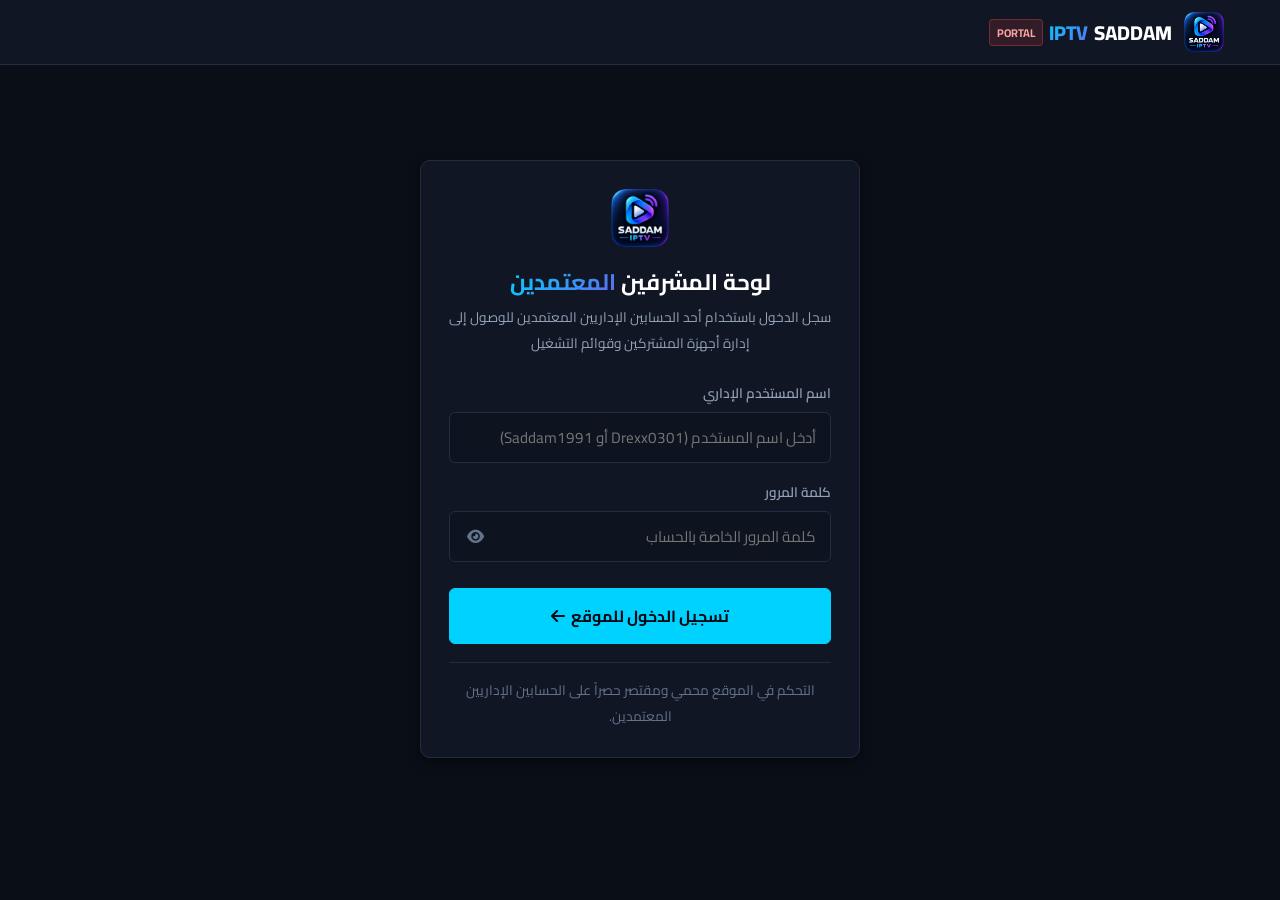
==== commit 34a608cb: "Add files via upload" ====
--- a/index.html
+++ b/index.html
@@ -6,641 +6,363 @@
   
   <!-- Security Headers -->
   <meta http-equiv="Content-Security-Policy" content="upgrade-insecure-requests">
-  <meta http-equiv="X-Frame-Options" content="SAMEORIGIN">
+  <meta http-equiv="X-Frame-Options" content="DENY">
   <meta name="referrer" content="strict-origin-when-cross-origin">
   <meta http-equiv="X-Content-Type-Options" content="nosniff">
 
-  <title>SADDAM IPTV - إدارة الأجهزة ومصادر البث</title>
-  <meta name="description" content="البوابة الرسمية لتطبيق SADDAM IPTV لإدارة أجهزة البث وإضافة مصادر M3U و Xtream Codes مباشرة دون الحاجة لإنشاء حساب.">
+  <title>SADDAM IPTV - بوابة إدارة الأجهزة وقوائم التشغيل</title>
+  <meta name="description" content="البوابة الإدارية الرسمية لتطبيق SADDAM IPTV لإدارة أجهزة المشتركين وقوائم التشغيل المرتبطة">
   <link rel="icon" type="image/png" href="logo.png">
 
-  <!-- Google Fonts: Cairo (Arabic) & Outfit (Latin/Codes) -->
+  <!-- Google Fonts: Cairo & Outfit -->
   <link rel="preconnect" href="https://fonts.googleapis.com">
   <link rel="preconnect" href="https://fonts.gstatic.com" crossorigin>
-  <link href="https://fonts.googleapis.com/css2?family=Cairo:wght@400;600;700;800;900&family=Outfit:wght@500;600;700;800&display=swap" rel="stylesheet">
+  <link href="https://fonts.googleapis.com/css2?family=Cairo:wght@400;600;700;800&family=Outfit:wght@500;600;700;800&display=swap" rel="stylesheet">
 
   <!-- FontAwesome 6 Icons -->
   <link rel="stylesheet" href="https://cdnjs.cloudflare.com/ajax/libs/font-awesome/6.5.1/css/all.min.css">
 
-  <!-- Custom Design System -->
+  <!-- High-Performance Design System (Optimized for Old Devices) -->
   <link rel="stylesheet" href="styles.css">
 </head>
 <body>
 
-  <!-- Site Header -->
+  <!-- ================= Header ================= -->
   <header class="site-header">
     <div class="container header-inner">
-      <a href="index.html" class="brand-link">
+      <a href="index.html" class="brand-link" id="brandHomeLink">
         <img src="logo.png" alt="SADDAM IPTV Logo" class="brand-logo-img">
         <div class="brand-title">
           <span>SADDAM</span>
           <span class="gradient-text">IPTV</span>
-          <span class="brand-badge">PORTAL</span>
+          <span class="brand-badge admin">PORTAL</span>
         </div>
       </a>
 
       <div class="header-actions">
-        <!-- Device Info Badge (Shown only when paired) -->
-        <div id="headerDeviceBadge" class="hidden" style="display: flex; align-items: center; gap: 12px;">
-          <div class="device-status-indicator">
-            <span class="status-dot"></span>
-            <span id="deviceMacMasked" class="latin-code" style="font-weight: 700; color: #fff;"></span>
-          </div>
-        </div>
-
-        <button id="btnLogout" class="btn btn-secondary btn-sm hidden">
-          <i class="fa-solid fa-right-from-bracket"></i>
-          <span>إنهاء الجلسة</span>
+        <!-- Logged-in Admin Pill (Visible when authenticated) -->
+        <div id="adminSlotBadge" class="admin-slot-pill hidden">
+          <i class="fa-solid fa-user-shield" style="color: var(--primary);"></i>
+          <span id="adminSlotText" style="font-weight: 700;">مشرف</span>
+        </div>
+
+        <!-- Logout Button (Visible when authenticated) -->
+        <button id="btnAdminLogout" class="btn btn-danger btn-sm hidden" title="تسجيل الخروج وإنهاء الجلسة">
+          <i class="fa-solid fa-power-off"></i>
+          <span>خروج</span>
         </button>
-
-        <a href="admin.html" class="btn btn-secondary btn-sm" title="لوحة إدارة النظام (للمشرفين فقط)" style="opacity: 0.7;">
-          <i class="fa-solid fa-shield-halved"></i>
-          <span>الإدارة</span>
-        </a>
       </div>
     </div>
   </header>
 
-  <!-- Main Content Area -->
-  <main>
-    <!-- ====================================================================
-         PAGE 1: DIRECT DEVICE PAIRING (LANDING PAGE - NO SIGNUP / NO LOGIN)
-         ==================================================================== -->
-    <section id="pairingSection" class="pairing-section">
-      <div class="container" style="display: flex; justify-content: center;">
-        <div class="pairing-card">
-          <div class="pairing-card-header">
-            <div class="pairing-logo-wrapper">
-              <img src="logo.png" alt="SADDAM IPTV Logo" class="pairing-logo-img">
-            </div>
-            <h1 class="pairing-title">إدارة <span class="gradient-text">جهازك</span></h1>
-            <p class="pairing-subtitle">
-              أدخل رمز <strong>MAC Code</strong> ورمز <strong>PIN</strong> الظاهرين في تطبيق SADDAM IPTV على جهازك للمتابعة وإدارة مصادر البث.
-            </p>
-          </div>
-
-          <!-- Alert Messages Container -->
-          <div id="pairingAlert" class="alert-box hidden"></div>
-
-          <!-- Direct Pairing Form -->
-          <form id="pairingForm">
+  <!-- ================= Main Content Container ================= -->
+  <main style="flex: 1; padding: 24px 0;">
+    <div class="container">
+
+      <!-- ================= View 1: Administrator Login Screen ================= -->
+      <section id="loginView" class="auth-wrapper">
+        <div class="auth-card">
+          <div class="auth-header">
+            <img src="logo.png" alt="SADDAM IPTV Logo" class="auth-logo">
+            <h1 class="auth-title">لوحة المشرفين <span class="gradient-text">المعتمدين</span></h1>
+            <p class="auth-subtitle">سجل الدخول باستخدام أحد الحسابين الإداريين المعتمدين للوصول إلى إدارة أجهزة المشتركين وقوائم التشغيل</p>
+          </div>
+
+          <!-- Alert Container -->
+          <div id="loginAlert" class="alert-box hidden"></div>
+
+          <!-- Login Form (No registration, no password reset) -->
+          <form id="unifiedLoginForm">
             <div class="form-group">
-              <label class="form-label" for="macInput">
-                <span>رمز الجهاز (MAC Code)</span>
-                <span class="form-label-hint open-help-modal">أين أجد الرمز؟</span>
-              </label>
+              <label class="form-label" for="usernameInput">اسم المستخدم الإداري</label>
               <div class="input-wrapper">
-                <input 
-                  type="text" 
-                  id="macInput" 
-                  class="form-input code-style" 
-                  placeholder="AA:BB:CC:11:22:33" 
-                  maxlength="17" 
-                  autocomplete="off" 
-                  spellcheck="false" 
-                  required
-                >
+                <input type="text" id="usernameInput" class="form-input" placeholder="أدخل اسم المستخدم (Drexx0301 أو Saddam1991)" autocomplete="username" required>
               </div>
             </div>
 
             <div class="form-group">
-              <label class="form-label" for="pinInput">
-                <span>رمز PIN (6 أرقام)</span>
-                <span style="font-size: 0.78rem; color: var(--text-dim);">صالح للاستخدام المؤقت</span>
-              </label>
+              <label class="form-label" for="passwordInput">كلمة المرور</label>
               <div class="input-wrapper">
-                <input 
-                  type="password" 
-                  id="pinInput" 
-                  class="form-input code-style" 
-                  placeholder="••••••" 
-                  maxlength="6" 
-                  pattern="[0-9]{6}" 
-                  inputmode="numeric" 
-                  autocomplete="off" 
-                  required
-                >
-                <button type="button" id="togglePinVisibility" class="input-toggle-btn" title="إظهار / إخفاء الرمز">
-                  <i class="fa-solid fa-eye"></i>
+                <input type="password" id="passwordInput" class="form-input" placeholder="كلمة المرور الخاصة بالحساب" autocomplete="current-password" required>
+                <button type="button" id="togglePasswordBtn" class="password-toggle-btn" title="إظهار / إخفاء كلمة المرور">
+                  <i class="fa-solid fa-eye" id="togglePasswordIcon"></i>
                 </button>
               </div>
             </div>
 
-            <button type="submit" id="btnPair" class="btn btn-primary btn-lg" style="width: 100%; margin-top: 10px;">
-              <span>ربط الجهاز والمتابعة</span>
+            <button type="submit" id="btnLoginSubmit" class="btn btn-primary btn-lg" style="width: 100%; margin-top: 10px;">
+              <span id="loginBtnText">تسجيل الدخول للموقع</span>
               <i class="fa-solid fa-arrow-left"></i>
             </button>
           </form>
-        </div>
-      </div>
-    </section>
-
-    <!-- ====================================================================
-         PAGE 2: DEVICE MANAGEMENT DASHBOARD (PORTAL AFTER PAIRING)
-         ==================================================================== -->
-    <section id="dashboardSection" class="dashboard-wrapper hidden">
-      <div class="container">
-
-        <!-- Device Overview Header Card -->
-        <div class="device-header-card">
-          <div class="device-info-left">
-            <div class="device-avatar-icon">
+
+          <div class="auth-switch-mode">
+            <span>التحكم في الموقع محمي ومقتصر حصراً على الحسابين الإداريين المعتمدين.</span>
+          </div>
+        </div>
+      </section>
+
+      <!-- ================= View 2: Screen A — Device Identification ================= -->
+      <section id="deviceIdentificationView" class="auth-wrapper hidden">
+        <div class="auth-card" style="max-width: 520px;">
+          <div class="auth-header">
+            <div class="device-banner-icon" style="margin: 0 auto 14px; width: 56px; height: 56px; font-size: 1.6rem;">
+              <i class="fa-solid fa-microchip"></i>
+            </div>
+            <h1 class="auth-title">التحقق من <span class="gradient-text">جهاز المشترك</span></h1>
+            <p class="auth-subtitle">أدخل عنوان MAC ومفتاح الجهاز (Device Key) للوصول إلى قوائم التشغيل الخاصة بهذا الجهاز وإدارتها</p>
+          </div>
+
+          <!-- Device Validation Alert -->
+          <div id="deviceAlert" class="alert-box hidden"></div>
+
+          <!-- Device Identification Form -->
+          <form id="deviceIdentificationForm">
+            <div class="form-group">
+              <label class="form-label" for="macAddressInput">كود الجهاز (MAC Address)</label>
+              <div class="input-wrapper">
+                <input type="text" id="macAddressInput" class="form-input code-style" placeholder="AA:BB:CC:11:22:33" maxlength="17" autocomplete="off" required>
+              </div>
+              <span style="font-size: 0.78rem; color: var(--text-dim); display: block; margin-top: 4px;">عنوان MAC الظاهر على شاشة تطبيق SADDAM IPTV</span>
+            </div>
+
+            <div class="form-group">
+              <label class="form-label" for="deviceKeyInput">مفتاح الجهاز (Device Key)</label>
+              <div class="input-wrapper">
+                <input type="password" id="deviceKeyInput" class="form-input code-style" placeholder="كود PIN المكون من 6 أرقام" maxlength="32" autocomplete="off" required>
+                <button type="button" id="toggleKeyVisibilityBtn" class="password-toggle-btn" title="إظهار / إخفاء مفتاح الجهاز">
+                  <i class="fa-solid fa-eye" id="toggleKeyIcon"></i>
+                </button>
+              </div>
+              <span style="font-size: 0.78rem; color: var(--text-dim); display: block; margin-top: 4px;">كود PIN الخاص بالجهاز الظاهر في تطبيق المشترك</span>
+            </div>
+
+            <div style="display: flex; gap: 10px; margin-top: 18px; flex-wrap: wrap;">
+              <button type="submit" id="btnConnectDevice" class="btn btn-primary btn-lg" style="flex: 2; min-width: 180px;">
+                <i class="fa-solid fa-link" id="connectBtnIcon"></i>
+                <span id="connectBtnText">اتصال وتحميل قوائم الجهاز</span>
+              </button>
+
+              <button type="button" id="btnClearDeviceForm" class="btn btn-secondary btn-lg" style="flex: 1;" title="مسح الحقول">
+                <i class="fa-solid fa-eraser"></i>
+                <span>مسح</span>
+              </button>
+            </div>
+          </form>
+        </div>
+      </section>
+
+      <!-- ================= View 3: Screen B — Device Playlist Management ================= -->
+      <section id="playlistManagementView" class="hidden">
+
+        <!-- Top Device Info Banner -->
+        <div class="device-banner">
+          <div class="device-banner-main">
+            <div class="device-banner-icon">
               <i class="fa-solid fa-tv"></i>
             </div>
-            <div>
-              <div class="device-meta-title">
-                <span id="deviceLabel">جهاز الصالون</span>
-                <span class="device-code-pill latin-code" id="deviceMacMaskedDisplay"></span>
-              </div>
-              <div style="display: flex; align-items: center; gap: 14px; flex-wrap: wrap; font-size: 0.88rem; color: var(--text-muted);">
-                <span id="devicePlatform">Android TV</span>
+            <div class="device-banner-details">
+              <h2>
+                <span>الجهاز:</span>
+                <span id="currentDeviceMac" class="latin-code" style="color: var(--primary);">--:--:--:--:--:--</span>
+                <button class="btn btn-secondary btn-sm" id="btnCopyMac" title="نسخ عنوان MAC" style="padding: 2px 8px; min-height: 26px;">
+                  <i class="fa-regular fa-copy"></i>
+                </button>
+              </h2>
+              <div class="device-banner-badges">
+                <span><i class="fa-solid fa-laptop"></i> <span id="currentDevicePlatform">Android TV</span></span>
                 <span>•</span>
-                <span class="device-status-indicator">
-                  <span class="status-dot"></span>
-                  <span>متصل ومقترن بالخادم</span>
-                </span>
+                <span id="currentDeviceStatusBadge" class="badge badge-success">نشط</span>
                 <span>•</span>
-                <span>إصدار المزامنة: <strong id="deviceSyncVersion" class="latin-code" style="color: var(--primary);">v1</strong></span>
-              </div>
-            </div>
-          </div>
-
-          <div class="device-header-actions">
-            <button class="btn btn-primary" onclick="openAddSourceModal()">
-              <i class="fa-solid fa-plus"></i>
-              <span>إضافة مصدر</span>
+                <span>إصدار المزامنة: <strong id="currentDeviceSync" class="latin-code" style="color: #fff;">v1</strong></span>
+              </div>
+            </div>
+          </div>
+
+          <div class="device-banner-actions">
+            <!-- Change Device Button (Returns to Screen A and clears device context) -->
+            <button id="btnChangeDevice" class="btn btn-secondary" title="الرجوع واختيار جهاز آخر">
+              <i class="fa-solid fa-arrow-right"></i>
+              <span>تغيير الجهاز</span>
             </button>
-            <button class="btn btn-danger btn-sm" id="btnUnlink" title="إلغاء ربط هذا الجهاز نهائياً">
-              <i class="fa-solid fa-link-slash"></i>
-              <span>إلغاء الربط</span>
+
+            <!-- Refresh / Sync Button -->
+            <button id="btnSyncPlaylists" class="btn btn-secondary" title="تحديث قوائم التشغيل من الخادم">
+              <i class="fa-solid fa-rotate" id="syncIcon"></i>
+              <span>تحديث</span>
             </button>
-          </div>
-        </div>
-
-        <!-- Navigation Tabs -->
-        <div class="tabs-navigation">
-          <button class="tab-btn active" data-tab="overview">
-            <i class="fa-solid fa-chart-pie"></i>
-            <span>نظرة عامة</span>
+
+            <!-- Add Playlist Action Button -->
+            <button id="btnOpenAddSourceModal" class="btn btn-primary" title="إضافة قائمة تشغيل جديدة لهذا الجهاز">
+              <i class="fa-solid fa-plus-circle"></i>
+              <span>إضافة قائمة تشغيل</span>
+            </button>
+          </div>
+        </div>
+
+        <!-- Playlists Summary Bar -->
+        <div style="display: flex; justify-content: space-between; align-items: center; margin-bottom: 16px; flex-wrap: wrap; gap: 10px;">
+          <h3 style="font-size: 1.1rem; display: flex; align-items: center; gap: 8px;">
+            <i class="fa-solid fa-satellite-dish" style="color: var(--primary);"></i>
+            <span>قوائم تشغيل IPTV المرتبطة بهذا الجهاز</span>
+          </h3>
+
+          <div style="display: flex; gap: 8px; align-items: center; font-size: 0.85rem;">
+            <span class="badge badge-info"><span id="playlistsTotalCount">0</span> قوائم إجمالاً</span>
+            <span class="badge badge-success"><span id="playlistsActiveCount">0</span> مفعلة</span>
+            <span class="badge badge-warning"><span id="playlistsDisabledCount">0</span> معطلة</span>
+          </div>
+        </div>
+
+        <!-- Playlists Status Alert -->
+        <div id="playlistsAlert" class="alert-box hidden"></div>
+
+        <!-- Empty State Container (Visible when device has 0 playlists) -->
+        <div id="emptyPlaylistsState" class="empty-state-card hidden">
+          <div class="empty-state-icon">
+            <i class="fa-solid fa-satellite-dish"></i>
+          </div>
+          <h3 class="empty-state-title">لا توجد قوائم تشغيل مرتبطة بهذا الجهاز حالياً</h3>
+          <p class="empty-state-desc">
+            هذا الجهاز غير مرتبط بأي اشتراك أو قائمة قنوات حتى الآن. اضغط على الزر أدناه لإضافة قائمة تشغيل جديدة (M3U أو Xtream Codes).
+          </p>
+          <button class="btn btn-primary btn-lg" onclick="openAddSourceModal()">
+            <i class="fa-solid fa-plus-circle"></i>
+            <span>إضافة قائمة تشغيل للجهاز</span>
           </button>
-          <button class="tab-btn" data-tab="sources">
-            <i class="fa-solid fa-satellite-dish"></i>
-            <span>مصادر IPTV</span>
-          </button>
-          <button class="tab-btn" data-tab="sync">
-            <i class="fa-solid fa-rotate"></i>
-            <span>المزامنة والتطبيق</span>
-          </button>
-          <button class="tab-btn" data-tab="settings">
-            <i class="fa-solid fa-sliders"></i>
-            <span>إعدادات الجلسة</span>
-          </button>
-          <button class="tab-btn" data-tab="faq">
-            <i class="fa-solid fa-circle-question"></i>
-            <span>المساعدة والتعليمات</span>
-          </button>
-        </div>
-
-        <!-- Tab 1: Overview -->
-        <div id="tabPanel-overview" class="tab-content-panel">
-          <div class="stats-grid">
-            <div class="stat-card">
-              <div class="stat-info">
-                <h3>إجمالي المصادر</h3>
-                <div class="stat-number" id="statTotalSources">0</div>
-              </div>
-              <div class="stat-icon cyan">
-                <i class="fa-solid fa-list-check"></i>
-              </div>
-            </div>
-
-            <div class="stat-card">
-              <div class="stat-info">
-                <h3>المصادر المفعلة للتطبيق</h3>
-                <div class="stat-number" id="statActiveSources">0</div>
-              </div>
-              <div class="stat-icon green">
-                <i class="fa-solid fa-tower-broadcast"></i>
-              </div>
-            </div>
-
-            <div class="stat-card">
-              <div class="stat-info">
-                <h3>المصادر المختبرة بنجاح</h3>
-                <div class="stat-number" id="statWorkingSources">0</div>
-              </div>
-              <div class="stat-icon purple">
-                <i class="fa-solid fa-circle-check"></i>
-              </div>
-            </div>
-
-            <div class="stat-card">
-              <div class="stat-info">
-                <h3>حالة المزامنة الحالية</h3>
-                <div class="stat-number" id="statSyncState" style="font-size: 1.15rem; font-family: var(--font-arabic);">متزامن</div>
-              </div>
-              <div class="stat-icon orange">
-                <i class="fa-solid fa-cloud-arrow-down"></i>
-              </div>
-            </div>
-          </div>
-
-          <!-- Quick Guide Card -->
-          <div class="content-card">
-            <div class="content-card-header">
-              <h2 class="card-title">
-                <i class="fa-solid fa-lightbulb" style="color: var(--primary);"></i>
-                <span>كيف يعمل SADDAM IPTV؟</span>
-              </h2>
-            </div>
-            <div style="display: grid; grid-template-columns: repeat(auto-fit, minmax(280px, 1fr)); gap: 20px;">
-              <div style="background: rgba(0,0,0,0.25); padding: 20px; border-radius: 12px; border-right: 3px solid var(--primary);">
-                <h4 style="font-size: 1.05rem; margin-bottom: 8px; color: var(--primary);">1. أضف روابط قوائم التشغيل</h4>
-                <p style="font-size: 0.9rem; color: var(--text-muted); line-height: 1.6;">
-                  قم بإضافة مصادر M3U أو بيانات خادم Xtream Codes من خلال زر «إضافة مصدر».
-                </p>
-              </div>
-
-              <div style="background: rgba(0,0,0,0.25); padding: 20px; border-radius: 12px; border-right: 3px solid var(--secondary);">
-                <h4 style="font-size: 1.05rem; margin-bottom: 8px; color: var(--secondary);">2. فحص وتفعيل المصادر</h4>
-                <p style="font-size: 0.9rem; color: var(--text-muted); line-height: 1.6;">
-                  يمكنك اختبار كفاءة الاتصال بالمصدر والتأكد من استجابته وتفعيله أو تعطيله في أي وقت.
-                </p>
-              </div>
-
-              <div style="background: rgba(0,0,0,0.25); padding: 20px; border-radius: 12px; border-right: 3px solid var(--success);">
-                <h4 style="font-size: 1.05rem; margin-bottom: 8px; color: var(--success);">3. افتح التطبيق في جهازك</h4>
-                <p style="font-size: 0.9rem; color: var(--text-muted); line-height: 1.6;">
-                  عند تشغيل تطبيق SADDAM IPTV، يستقبل تلقائياً القوائم المفعلة دون الحاجة لأي إدخال يدوي في التلفاز.
-                </p>
-              </div>
-            </div>
-          </div>
-        </div>
-
-        <!-- Tab 2: IPTV Sources -->
-        <div id="tabPanel-sources" class="tab-content-panel hidden">
-          <div class="content-card">
-            <div class="content-card-header">
-              <div>
-                <h2 class="card-title">
-                  <i class="fa-solid fa-satellite-dish" style="color: var(--primary);"></i>
-                  <span>قوائم ومصادر IPTV المرتبطة بهذا الجهاز</span>
-                </h2>
-                <p style="font-size: 0.85rem; color: var(--text-muted); margin-top: 4px;">
-                  يمكنك إدارة روابط M3U وخوادم Xtream وتفعيل ما ترغب بظهوره في تطبيق Android.
-                </p>
-              </div>
-
-              <div style="display: flex; gap: 10px; flex-wrap: wrap;">
-                <input 
-                  type="text" 
-                  id="sourceSearchInput" 
-                  class="form-input btn-sm" 
-                  placeholder="بحث في المصادر..." 
-                  style="width: 200px; padding: 8px 14px;"
-                >
-                <select id="sourceFilterSelect" class="form-input btn-sm" style="width: 140px; padding: 8px 12px;">
-                  <option value="all">كل الأنواع</option>
-                  <option value="m3u">قوائم M3U</option>
-                  <option value="xtream">خوادم Xtream</option>
-                </select>
-                <button class="btn btn-primary btn-sm" id="btnOpenAddSource">
-                  <i class="fa-solid fa-plus"></i> إضافة مصدر
-                </button>
-              </div>
-            </div>
-
-            <!-- Sources List Grid -->
-            <div id="sourcesContainer" class="sources-grid">
-              <!-- Dynamically populated by app.js -->
-            </div>
-          </div>
-        </div>
-
-        <!-- Tab 3: Sync & Android Integration -->
-        <div id="tabPanel-sync" class="tab-content-panel hidden">
-          <div class="content-card">
-            <div class="content-card-header">
-              <div>
-                <h2 class="card-title">
-                  <i class="fa-solid fa-arrows-rotate" style="color: var(--primary);"></i>
-                  <span>المزامنة مع تطبيق SADDAM IPTV (Android)</span>
-                </h2>
-                <p style="font-size: 0.85rem; color: var(--text-muted); margin-top: 4px;">
-                  هذه الحزمة البرمجية يتم إرسالها بأمان لتطبيق Android عبر واجهة API الخاصة بالجهاز.
-                </p>
-              </div>
-
-              <button class="btn btn-secondary btn-sm" id="btnRefreshSyncPreview">
-                <i class="fa-solid fa-rotate"></i> تحديث الحزمة
-              </button>
-            </div>
-
-            <div style="margin-bottom: 20px;">
-              <div style="display: flex; gap: 15px; margin-bottom: 15px;">
-                <span class="status-pill working">
-                  <i class="fa-solid fa-check-double"></i> API Endpoint: /api/v1/devices/sources
-                </span>
-                <span class="status-pill untested">
-                  <i class="fa-solid fa-shield-halved"></i> التشفير: HTTPS آمن
-                </span>
-              </div>
-              <pre id="syncPayloadViewer" class="code-preview-block">// جارٍ جلب البيانات...</pre>
-            </div>
-          </div>
-        </div>
-
-        <!-- Tab 4: Device & Session Settings -->
-        <div id="tabPanel-settings" class="tab-content-panel hidden">
-          <div class="content-card">
-            <div class="content-card-header">
-              <h2 class="card-title">
-                <i class="fa-solid fa-sliders" style="color: var(--primary);"></i>
-                <span>إعدادات الجهاز والجلسة الحالية</span>
-              </h2>
-            </div>
-
-            <div style="display: grid; grid-template-columns: repeat(auto-fit, minmax(280px, 1fr)); gap: 20px; margin-bottom: 30px;">
-              <div style="background: rgba(0,0,0,0.25); padding: 18px; border-radius: 12px;">
-                <div style="color: var(--text-dim); font-size: 0.85rem; margin-bottom: 4px;">أمان الجلسة</div>
-                <div style="font-weight: 700; color: #fff; margin-bottom: 10px;">جلسة مشفرة عبر كوكيز آمنة (HttpOnly)</div>
-                <p style="font-size: 0.82rem; color: var(--text-muted);">تنتهي صلاحية الجلسة تلقائياً لضمان الخصوصية عند عدم الاستخدام.</p>
-              </div>
-
-              <div style="background: rgba(0,0,0,0.25); padding: 18px; border-radius: 12px;">
-                <div style="color: var(--text-dim); font-size: 0.85rem; margin-bottom: 4px;">حماية البيانات</div>
-                <div style="font-weight: 700; color: #fff; margin-bottom: 10px;">لا يتم تخزين كلمات المرور كنص مكشوف</div>
-                <p style="font-size: 0.82rem; color: var(--text-muted);">جميع بيانات الاعتماد مشفرة في قاعدة البيانات ومحمية من هجمات SSRF.</p>
-              </div>
-            </div>
-
-            <!-- Danger Zone -->
-            <div style="border: 1px solid rgba(239, 68, 68, 0.3); background: rgba(239, 68, 68, 0.05); padding: 24px; border-radius: 16px;">
-              <h3 style="color: var(--danger); font-size: 1.1rem; margin-bottom: 8px;">
-                <i class="fa-solid fa-triangle-exclamation"></i> منطقة الخطر (إلغاء ربط الجهاز)
-              </h3>
-              <p style="font-size: 0.88rem; color: var(--text-muted); margin-bottom: 18px; line-height: 1.6;">
-                إلغاء الربط سيؤدي لإنهاء كافة الجلسات المفتوحة لهذا الجهاز فوراً. سيتطلب فتح التطبيق في التلفاز وإعادة ربطه برمز PIN جديد.
-              </p>
-              <button class="btn btn-danger" onclick="openModal(DOM.modalUnlink)">
-                <i class="fa-solid fa-link-slash"></i> إلغاء ربط هذا الجهاز
-              </button>
-            </div>
-          </div>
-        </div>
-
-        <!-- Tab 5: FAQ & Help -->
-        <div id="tabPanel-faq" class="tab-content-panel hidden">
-          <div class="content-card">
-            <div class="content-card-header">
-              <h2 class="card-title">
-                <i class="fa-solid fa-circle-question" style="color: var(--primary);"></i>
-                <span>الأسئلة الشائعة والتعليمات</span>
-              </h2>
-            </div>
-
-            <div style="display: flex; flex-direction: column; gap: 16px;">
-              <div style="background: rgba(0,0,0,0.2); padding: 18px; border-radius: 12px;">
-                <h4 style="font-size: 1rem; color: var(--primary); margin-bottom: 6px;">هل أحتاج لإنشاء حساب أو بريد إلكتروني؟</h4>
-                <p style="font-size: 0.88rem; color: var(--text-muted); line-height: 1.6;">
-                  لا، تطبيق SADDAM IPTV مصمم بمبدأ الخصوصية المطلقة. الربط يتم مباشرة عبر MAC Code و PIN الخاصين بجهازك دون أي حسابات أو كلمات مرور.
-                </p>
-              </div>
-
-              <div style="background: rgba(0,0,0,0.2); padding: 18px; border-radius: 12px;">
-                <h4 style="font-size: 1rem; color: var(--primary); margin-bottom: 6px;">ما هي أنواع المصادر التي يدعمها النظام؟</h4>
-                <p style="font-size: 0.88rem; color: var(--text-muted); line-height: 1.6;">
-                  يدعم قوائم التشغيل بصيغ M3U و M3U8، بالإضافة لاشتراكات Xtream Codes API (الخادم، اسم المستخدم، وكلمة المرور).
-                </p>
-              </div>
-
-              <div style="background: rgba(0,0,0,0.2); padding: 18px; border-radius: 12px;">
-                <h4 style="font-size: 1rem; color: var(--primary); margin-bottom: 6px;">هل يمكن تعديل القوائم من داخل تطبيق التلفاز؟</h4>
-                <p style="font-size: 0.88rem; color: var(--text-muted); line-height: 1.6;">
-                  لا، تطبيق Android مخصص لتشغيل وعرض القنوات والمحتوى فقط. إدارة المصادر وإضافتها تتم حصراً وبسهولة من خلال هذا الموقع.
-                </p>
-              </div>
-            </div>
-          </div>
-        </div>
-
-      </div>
-    </section>
+        </div>
+
+        <!-- Playlists Cards Container (Populated dynamically) -->
+        <div id="playlistsGrid" class="playlist-grid">
+          <!-- Playlist items injected here -->
+        </div>
+
+      </section>
+
+    </div>
   </main>
 
-  <!-- ====================================================================
-       MODALS
-       ==================================================================== -->
-
-  <!-- Modal: How to get MAC & PIN -->
-  <div id="modalHelp" class="modal-overlay">
-    <div class="modal-card">
+  <!-- ================= Modal 1: Add Playlist / Source ================= -->
+  <div id="addSourceModal" class="modal-overlay hidden">
+    <div class="modal-card" style="max-width: 620px;">
       <div class="modal-header">
         <h3 class="card-title">
-          <i class="fa-solid fa-tv" style="color: var(--primary);"></i>
-          <span>كيف أحصل على MAC Code و PIN؟</span>
+          <i class="fa-solid fa-plus-circle" style="color: var(--primary);"></i>
+          <span>إضافة قائمة تشغيل جديدة للجهاز</span>
         </h3>
-        <button class="modal-close-btn modal-close-trigger">&times;</button>
+        <button class="modal-close-btn" onclick="closeAddSourceModal()">
+          <i class="fa-solid fa-xmark"></i>
+        </button>
       </div>
-      <div class="modal-body">
-        <p style="font-size: 0.92rem; color: var(--text-muted); line-height: 1.6; margin-bottom: 20px;">
-          اتبع الخطوات البسيطة التالية من جهاز Android أو التلفاز الخاص بك:
-        </p>
-        
-        <!-- Mock TV screen visual -->
-        <div style="background: #03060f; border: 2px solid rgba(0, 210, 255, 0.3); border-radius: 16px; padding: 20px; margin-bottom: 22px; text-align: center; box-shadow: 0 0 25px rgba(0,210,255,0.15);">
-          <div style="display: flex; align-items: center; justify-content: center; gap: 8px; margin-bottom: 12px;">
-            <img src="/logo.png" style="width: 28px; height: 28px; border-radius: 6px;">
-            <span style="font-weight: 800; font-size: 0.95rem;">SADDAM IPTV TV</span>
-          </div>
-          <div style="background: rgba(255,255,255,0.06); padding: 12px; border-radius: 10px; display: inline-block;">
-            <div style="font-size: 0.8rem; color: var(--text-muted); margin-bottom: 4px;">Device MAC Code:</div>
-            <div class="latin-code" style="font-size: 1.1rem; font-weight: 800; color: var(--primary);">AA:BB:CC:11:22:33</div>
-            <div style="font-size: 0.8rem; color: var(--text-muted); margin-top: 8px; margin-bottom: 4px;">Pairing PIN:</div>
-            <div class="latin-code" style="font-size: 1.4rem; font-weight: 800; color: #fff; letter-spacing: 4px;">123456</div>
-          </div>
-        </div>
-
-        <ol style="padding-right: 20px; font-size: 0.9rem; color: var(--text-main); line-height: 1.8;">
-          <li>افتح تطبيق <strong>SADDAM IPTV</strong> على تلفازك الذكي أو هاتفك.</li>
-          <li>ستظهر لك شاشة الربط تعرض كود الجهاز <strong>MAC Code</strong> ورمز <strong>PIN</strong>.</li>
-          <li>أدخل الرمزين في الصفحة الحالية ثم اضغط <strong>ربط الجهاز والمتابعة</strong>.</li>
-        </ol>
-      </div>
-      <div class="modal-footer">
-        <button class="btn btn-primary modal-close-trigger">حسناً، فهمت ذلك</button>
-      </div>
-    </div>
-  </div>
-
-  <!-- Modal: Add / Edit Source -->
-  <div id="modalSource" class="modal-overlay">
-    <div class="modal-card">
-      <div class="modal-header">
-        <h3 class="card-title" id="sourceModalTitle">إضافة مصدر IPTV جديد</h3>
-        <button class="modal-close-btn modal-close-trigger">&times;</button>
-      </div>
-      <form id="sourceForm">
-        <div class="modal-body">
-          <!-- Type Tabs -->
-          <div class="type-selector-tabs">
-            <div class="type-tab-option active" id="tabOptionM3u">
-              <i class="fa-solid fa-list-ul"></i>
-              <span>قائمة تشغيل M3U / M3U8</span>
-            </div>
-            <div class="type-tab-option" id="tabOptionXtream">
-              <i class="fa-solid fa-server"></i>
-              <span>خادم Xtream Codes</span>
-            </div>
-          </div>
-
-          <div class="form-group">
-            <label class="form-label" for="sourceNameInput">اسم المصدر (اسم مميز للباقة)</label>
-            <input type="text" id="sourceNameInput" class="form-input" placeholder="مثال: باقة القنوات العربية والرياضية" required>
-          </div>
-
-          <!-- M3U Fields -->
-          <div id="m3uFields">
-            <div class="form-group">
-              <label class="form-label" for="sourceUrlInput">رابط قائمة التشغيل (URL)</label>
-              <input type="url" id="sourceUrlInput" class="form-input latin-code" placeholder="https://example.com/playlist.m3u">
-            </div>
-          </div>
-
-          <!-- Xtream Fields -->
-          <div id="xtreamFields" class="hidden">
-            <div class="form-group">
-              <label class="form-label" for="xtreamServerInput">عنوان الخادم والمنفذ (Server URL)</label>
-              <input type="text" id="xtreamServerInput" class="form-input latin-code" placeholder="http://iptv.server.com:8080">
-            </div>
-            <div class="form-group">
-              <label class="form-label" for="xtreamUserInput">اسم المستخدم (Username)</label>
-              <input type="text" id="xtreamUserInput" class="form-input latin-code" placeholder="username">
-            </div>
-            <div class="form-group">
-              <label class="form-label" for="xtreamPassInput">كلمة المرور (Password)</label>
-              <input type="password" id="xtreamPassInput" class="form-input latin-code" placeholder="••••••••">
-            </div>
-          </div>
-
-          <div class="form-group">
-            <label class="form-label" for="sourceDescInput">وصف اختياري</label>
-            <input type="text" id="sourceDescInput" class="form-input" placeholder="ملاحظات حول هذا المصدر...">
-          </div>
-
-          <div class="form-group" style="margin-bottom: 0;">
-            <label class="switch-label">
-              <div class="switch">
-                <input type="checkbox" id="sourceEnabledCheckbox" checked>
-                <span class="slider"></span>
-              </div>
-              <span style="font-weight: 600; color: #fff;">تفعيل هذا المصدر فوراً لتطبيق Android</span>
-            </label>
-          </div>
-        </div>
-
-        <div class="modal-footer">
-          <button type="button" class="btn btn-secondary modal-close-trigger">إلغاء</button>
-          <button type="submit" id="btnSaveSource" class="btn btn-primary">حفظ المصدر</button>
+
+      <div id="addSourceAlert" class="alert-box hidden"></div>
+
+      <form id="addSourceForm">
+        <div class="form-group">
+          <label class="form-label" for="addSourceName">اسم القائمة أو الباقة</label>
+          <input type="text" id="addSourceName" class="form-input" placeholder="مثال: باقة القنوات العربية والأفلام VIP" required>
+        </div>
+
+        <div class="form-group">
+          <label class="form-label" for="addSourceType">نوع المصدر</label>
+          <select id="addSourceType" class="form-input" onchange="handleAddSourceTypeChange()">
+            <option value="m3u">رابط قائمة مباشر (M3U / M3U8)</option>
+            <option value="xtream">خادم Xtream Codes API</option>
+          </select>
+        </div>
+
+        <div class="form-group">
+          <label class="form-label" for="addSourceUrl">رابط السيرفر أو القائمة (URL)</label>
+          <input type="url" id="addSourceUrl" class="form-input latin-code" placeholder="http://example.com:8080 أو رابط m3u" required>
+        </div>
+
+        <div id="addXtreamFields" class="hidden" style="display: grid; grid-template-columns: 1fr 1fr; gap: 10px; margin-bottom: 14px;">
+          <div>
+            <label class="form-label" for="addSourceUser">اسم المستخدم (Xtream)</label>
+            <input type="text" id="addSourceUser" class="form-input latin-code" placeholder="Username">
+          </div>
+          <div>
+            <label class="form-label" for="addSourcePass">كلمة المرور (Xtream)</label>
+            <input type="password" id="addSourcePass" class="form-input latin-code" placeholder="Password">
+          </div>
+        </div>
+
+        <div style="display: flex; gap: 10px; margin-top: 20px; justify-content: flex-end;">
+          <button type="button" class="btn btn-secondary" onclick="closeAddSourceModal()">إلغاء</button>
+          <button type="submit" id="btnAddSourceSubmit" class="btn btn-primary">
+            <i class="fa-solid fa-cloud-arrow-up"></i>
+            <span>حفظ وإضافة القائمة للجهاز</span>
+          </button>
         </div>
       </form>
     </div>
   </div>
 
-  <!-- Modal: Confirm Delete Source -->
-  <div id="modalDelete" class="modal-overlay">
-    <div class="modal-card" style="max-width: 460px;">
+  <!-- ================= Modal 2: Edit Playlist / Source ================= -->
+  <div id="editSourceModal" class="modal-overlay hidden">
+    <div class="modal-card" style="max-width: 620px;">
       <div class="modal-header">
-        <h3 class="card-title" style="color: var(--danger);">
-          <i class="fa-solid fa-trash"></i>
-          <span>تأكيد حذف المصدر</span>
+        <h3 class="card-title">
+          <i class="fa-solid fa-pen-to-square" style="color: var(--primary);"></i>
+          <span>تعديل قائمة التشغيل</span>
         </h3>
-        <button class="modal-close-btn modal-close-trigger">&times;</button>
+        <button class="modal-close-btn" onclick="closeEditSourceModal()">
+          <i class="fa-solid fa-xmark"></i>
+        </button>
       </div>
-      <div class="modal-body">
-        <p style="font-size: 0.95rem; color: var(--text-muted); line-height: 1.6;">
-          هل أنت متأكد من رغبتك في حذف المصدر:
-          <br>
-          <strong id="deleteSourceNameText" style="color: #fff; font-size: 1.05rem;"></strong>؟
-          <br>
-          سيتم تحديث المزامنة وإزالته من تطبيق الجهاز فوراً.
-        </p>
-      </div>
-      <div class="modal-footer">
-        <button type="button" class="btn btn-secondary modal-close-trigger">إلغاء</button>
-        <button type="button" id="btnConfirmDeleteSource" class="btn btn-danger">تأكيد الحذف</button>
-      </div>
+
+      <div id="editSourceAlert" class="alert-box hidden"></div>
+
+      <form id="editSourceForm">
+        <input type="hidden" id="editSourceId">
+
+        <div class="form-group">
+          <label class="form-label" for="editSourceName">اسم القائمة أو الباقة</label>
+          <input type="text" id="editSourceName" class="form-input" required>
+        </div>
+
+        <div class="form-group">
+          <label class="form-label" for="editSourceType">نوع المصدر</label>
+          <select id="editSourceType" class="form-input" onchange="handleEditSourceTypeChange()">
+            <option value="m3u">رابط قائمة مباشر (M3U / M3U8)</option>
+            <option value="xtream">خادم Xtream Codes API</option>
+          </select>
+        </div>
+
+        <div class="form-group">
+          <label class="form-label" for="editSourceUrl">رابط السيرفر أو القائمة (URL)</label>
+          <input type="url" id="editSourceUrl" class="form-input latin-code" required>
+        </div>
+
+        <div id="editXtreamFields" class="hidden" style="display: grid; grid-template-columns: 1fr 1fr; gap: 10px; margin-bottom: 14px;">
+          <div>
+            <label class="form-label" for="editSourceUser">اسم المستخدم (Xtream)</label>
+            <input type="text" id="editSourceUser" class="form-input latin-code">
+          </div>
+          <div>
+            <label class="form-label" for="editSourcePass">كلمة المرور (Xtream)</label>
+            <input type="password" id="editSourcePass" class="form-input latin-code" placeholder="اترك فارغاً للإبقاء على الحالية">
+          </div>
+        </div>
+
+        <div class="form-group" style="margin-top: 12px;">
+          <label style="display: flex; align-items: center; gap: 8px; cursor: pointer; color: #fff; font-size: 0.9rem;">
+            <input type="checkbox" id="editSourceEnabled" style="width: 18px; height: 18px; accent-color: var(--primary);">
+            <span>تفعيل هذه القائمة على الجهاز (متاحة للمشترك)</span>
+          </label>
+        </div>
+
+        <div style="display: flex; gap: 10px; margin-top: 20px; justify-content: flex-end;">
+          <button type="button" class="btn btn-secondary" onclick="closeEditSourceModal()">إلغاء</button>
+          <button type="submit" id="btnEditSourceSubmit" class="btn btn-primary">
+            <i class="fa-solid fa-floppy-disk"></i>
+            <span>حفظ التعديلات</span>
+          </button>
+        </div>
+      </form>
     </div>
   </div>
 
-  <!-- Modal: Confirm Unlink Device -->
-  <div id="modalUnlink" class="modal-overlay">
-    <div class="modal-card" style="max-width: 480px;">
-      <div class="modal-header">
-        <h3 class="card-title" style="color: var(--danger);">
-          <i class="fa-solid fa-link-slash"></i>
-          <span>إلغاء ربط الجهاز</span>
-        </h3>
-        <button class="modal-close-btn modal-close-trigger">&times;</button>
-      </div>
-      <div class="modal-body">
-        <p style="font-size: 0.95rem; color: var(--text-muted); line-height: 1.6;">
-          هل تريد بالتأكيد إلغاء ربط هذا الجهاز؟
-          <br><br>
-          سيتم إبطال جميع جلسات الإدارة الحالية لهذا الجهاز. ستتمكن من إعادة ربطه لاحقاً عبر إنشاء PIN جديد من التطبيق.
-        </p>
-      </div>
-      <div class="modal-footer">
-        <button type="button" class="btn btn-secondary modal-close-trigger">تراجع</button>
-        <button type="button" id="btnConfirmUnlink" class="btn btn-danger">تأكيد إلغاء الربط</button>
-      </div>
-    </div>
-  </div>
-
-  <!-- Modal: Privacy Policy & Terms -->
-  <div id="modalPrivacy" class="modal-overlay">
-    <div class="modal-card">
-      <div class="modal-header">
-        <h3 class="card-title">سياسة الخصوصية وشروط الاستخدام</h3>
-        <button class="modal-close-btn modal-close-trigger">&times;</button>
-      </div>
-      <div class="modal-body" style="font-size: 0.9rem; color: var(--text-muted); line-height: 1.8;">
-        <h4 style="color: #fff; margin-bottom: 6px;">1. مبدأ الخصوصية:</h4>
-        <p>لا يطلب موقع SADDAM IPTV ولا يجمع أي معلومات شخصية، أو عناوين بريد إلكتروني، أو أسماء حقيقية. المصادقة مبنية حصرياً على رمز الجهاز ورمز PIN المؤقت.</p>
-        <br>
-        <h4 style="color: #fff; margin-bottom: 6px;">2. حماية الروابط وبيانات الاعتماد:</h4>
-        <p>يتم تخزين بيانات خوادم IPTV مشفرة ومحمية، ولا تُعرض كلمات المرور كنص مكشوف بعد حفظها.</p>
-        <br>
-        <h4 style="color: #fff; margin-bottom: 6px;">3. مسؤولية المحتوى:</h4>
-        <p>الموقع عبارة عن وسيلة تقنية لإدارة وتمرير قوائم التشغيل إلى جهازك. المستخدم مسؤول عن امتلاك حق الوصول والاستخدام الشرعي لأي مصادر IPTV يقوم بإضافتها.</p>
-      </div>
-      <div class="modal-footer">
-        <button class="btn btn-primary modal-close-trigger">إغلاق</button>
-      </div>
-    </div>
-  </div>
-
-  <!-- Site Footer -->
-  <footer class="site-footer">
-    <div class="container footer-inner">
-      <div style="display: flex; align-items: center; gap: 10px;">
-        <img src="logo.png" style="width: 24px; height: 24px; border-radius: 6px;">
-        <span>جميع الحقوق محفوظة &copy; 2026 <strong>SADDAM IPTV</strong></span>
-      </div>
-
-      <div class="footer-links">
-        <span class="footer-link open-help-modal">كيفية الربط</span>
-        <span class="footer-link open-privacy-modal">سياسة الخصوصية</span>
-        <span class="footer-link open-privacy-modal">شروط الاستخدام</span>
-        <a href="admin.html" class="footer-link" style="color: var(--primary);">لوحة الإدارة</a>
-      </div>
-    </div>
-  </footer>
-
-  <script>
-    window.SADDAM_API_BASE = "https://saddamplayer.onrender.com";
-  </script>
-  <script src="app.js"></script>
+  <script src="admin.js"></script>
 </body>
 </html>
--- a/styles.css
+++ b/styles.css
@@ -1,53 +1,56 @@
 /* ==========================================================================
-   SADDAM IPTV - Modern Luxury Streaming Design System
-   Rich Aesthetics: Deep cosmic navy, glowing cyan & violet neon, glassmorphism
-   RTL First, Google Cairo + Outfit Typography
+   SADDAM IPTV - High-Performance Design System & Layout
+   Optimized for maximum speed, smoothness, and responsiveness on all devices,
+   including older Android TV boxes, budget phones, and legacy desktop browsers.
+   - Zero heavy backdrop-filters (prevents GPU lag & frame drops)
+   - Zero fixed-attachment repaints
+   - Clean, lightweight, modern dark aesthetic with crisp 1px borders
+   - High accessibility and tap targets (minimum 44px)
+   - Full RTL (Arabic) support with Latin monospace for MAC/code values
    ========================================================================== */
 
 :root {
-  --bg-dark: #070a14;
-  --bg-surface: #0d1326;
-  --bg-card: rgba(15, 23, 42, 0.72);
-  --bg-card-hover: rgba(22, 33, 62, 0.85);
-  --bg-glass: rgba(13, 20, 38, 0.65);
-  --bg-glass-border: rgba(0, 210, 255, 0.15);
+  --bg-dark: #0a0e17;
+  --bg-surface: #101623;
+  --bg-card: #151d2d;
+  --bg-card-hover: #1c263b;
+  --bg-input: #0d131f;
+  
+  --border-color: #232d42;
+  --border-focus: #00d2ff;
   
   --primary: #00d2ff;
-  --primary-glow: rgba(0, 210, 255, 0.45);
-  --primary-gradient: linear-gradient(135deg, #00d2ff 0%, #7928ca 100%);
-  --secondary: #9d4edd;
-  --secondary-glow: rgba(157, 78, 221, 0.4);
-  --accent-pink: #ff2a85;
+  --primary-hover: #00b4dc;
+  --primary-gradient: linear-gradient(135deg, #00d2ff 0%, #6366f1 100%);
+  --secondary: #6366f1;
+  --accent: #8b5cf6;
   
   --success: #10b981;
-  --success-glow: rgba(16, 185, 129, 0.35);
+  --success-bg: rgba(16, 185, 129, 0.12);
   --warning: #f59e0b;
+  --warning-bg: rgba(245, 158, 11, 0.12);
   --danger: #ef4444;
-  --danger-glow: rgba(239, 68, 68, 0.35);
+  --danger-bg: rgba(239, 68, 68, 0.12);
   --info: #3b82f6;
+  --info-bg: rgba(59, 130, 246, 0.12);
 
   --text-main: #f8fafc;
   --text-muted: #94a3b8;
   --text-dim: #64748b;
 
-  --border-radius-sm: 8px;
-  --border-radius-md: 14px;
-  --border-radius-lg: 22px;
-  --border-radius-xl: 30px;
-
-  --font-arabic: 'Cairo', system-ui, -apple-system, sans-serif;
+  --border-radius-sm: 6px;
+  --border-radius-md: 10px;
+  --border-radius-lg: 16px;
+
+  --font-arabic: 'Cairo', system-ui, -apple-system, BlinkMacSystemFont, 'Segoe UI', Roboto, sans-serif;
   --font-code: 'Outfit', 'Consolas', monospace;
 
-  --shadow-sm: 0 4px 12px rgba(0, 0, 0, 0.3);
-  --shadow-card: 0 10px 30px -5px rgba(0, 0, 0, 0.5), 0 0 20px -2px rgba(0, 210, 255, 0.08);
-  --shadow-glow: 0 0 25px rgba(0, 210, 255, 0.35);
-  --shadow-modal: 0 25px 60px -15px rgba(0, 0, 0, 0.8), 0 0 40px rgba(121, 40, 202, 0.25);
-
-  --transition-fast: 0.2s cubic-bezier(0.4, 0, 0.2, 1);
-  --transition-smooth: 0.35s cubic-bezier(0.16, 1, 0.3, 1);
-}
-
-/* Reset & Basics */
+  --shadow-sm: 0 1px 3px rgba(0, 0, 0, 0.4);
+  --shadow-md: 0 4px 12px rgba(0, 0, 0, 0.5);
+  --shadow-modal: 0 10px 25px rgba(0, 0, 0, 0.8);
+}
+
+/* ================= Reset & Base Styles ================= */
 *, *::before, *::after {
   box-sizing: border-box;
   margin: 0;
@@ -62,45 +65,26 @@
   color: var(--text-main);
   scroll-behavior: smooth;
   min-height: 100%;
+  -webkit-text-size-adjust: 100%;
 }
 
 body {
   min-height: 100vh;
   display: flex;
   flex-direction: column;
-  background: radial-gradient(circle at 15% 15%, rgba(0, 210, 255, 0.07) 0%, transparent 40%),
-              radial-gradient(circle at 85% 30%, rgba(157, 78, 221, 0.09) 0%, transparent 45%),
-              radial-gradient(circle at 50% 85%, rgba(0, 153, 255, 0.06) 0%, transparent 50%),
-              var(--bg-dark);
-  background-attachment: fixed;
+  background-color: var(--bg-dark);
+  color: var(--text-main);
   overflow-x: hidden;
-  position: relative;
-}
-
-/* Subtle Animated Ambient Background Grid */
-body::before {
-  content: "";
-  position: fixed;
-  top: 0; left: 0; right: 0; bottom: 0;
-  background-image: 
-    linear-gradient(rgba(255, 255, 255, 0.02) 1px, transparent 1px),
-    linear-gradient(90deg, rgba(255, 255, 255, 0.02) 1px, transparent 1px);
-  background-size: 50px 50px;
-  pointer-events: none;
-  z-index: 0;
-}
-
-/* Container */
+}
+
 .container {
   width: 100%;
   max-width: 1200px;
   margin: 0 auto;
-  padding: 0 20px;
-  position: relative;
-  z-index: 1;
-}
-
-/* Typography Helpers */
+  padding: 0 16px;
+}
+
+/* Typography */
 h1, h2, h3, h4, h5 {
   font-weight: 700;
   line-height: 1.3;
@@ -118,258 +102,184 @@
   font-family: var(--font-code);
   direction: ltr;
   display: inline-block;
-  letter-spacing: 1px;
-}
-
-/* ==========================================================================
-   Header & Brand Navbar
-   ========================================================================== */
+  letter-spacing: 0.5px;
+}
+
+/* ================= Header ================= */
 .site-header {
-  border-bottom: 1px solid rgba(255, 255, 255, 0.06);
-  backdrop-filter: blur(20px);
-  background: rgba(7, 10, 20, 0.85);
+  border-bottom: 1px solid var(--border-color);
+  background-color: var(--bg-surface);
   position: sticky;
   top: 0;
   z-index: 50;
-  padding: 14px 0;
-  transition: var(--transition-fast);
+  padding: 12px 0;
 }
 
 .header-inner {
   display: flex;
   align-items: center;
   justify-content: space-between;
+  gap: 12px;
 }
 
 .brand-link {
   display: flex;
   align-items: center;
-  gap: 14px;
+  gap: 12px;
   text-decoration: none;
   cursor: pointer;
 }
 
 .brand-logo-img {
-  width: 48px;
-  height: 48px;
-  border-radius: 12px;
+  width: 40px;
+  height: 40px;
+  border-radius: 8px;
   object-fit: cover;
-  box-shadow: 0 0 16px rgba(0, 210, 255, 0.35);
-  transition: transform var(--transition-smooth);
-}
-
-.brand-link:hover .brand-logo-img {
-  transform: scale(1.06) rotate(-2deg);
 }
 
 .brand-title {
-  font-size: 1.35rem;
+  font-size: 1.25rem;
   font-weight: 800;
-  letter-spacing: 0.5px;
-  display: flex;
-  align-items: center;
-  gap: 8px;
+  display: flex;
+  align-items: center;
+  gap: 6px;
+  color: #fff;
 }
 
 .brand-badge {
   font-size: 0.7rem;
-  background: rgba(0, 210, 255, 0.15);
+  background: rgba(0, 210, 255, 0.12);
   color: var(--primary);
   border: 1px solid rgba(0, 210, 255, 0.3);
-  padding: 2px 8px;
-  border-radius: 20px;
-  font-weight: 600;
+  padding: 2px 7px;
+  border-radius: 4px;
+  font-weight: 700;
+}
+
+.brand-badge.admin {
+  background: rgba(239, 68, 68, 0.15);
+  color: #fca5a5;
+  border-color: rgba(239, 68, 68, 0.35);
 }
 
 .header-actions {
   display: flex;
   align-items: center;
-  gap: 12px;
-}
-
-/* ==========================================================================
-   Buttons & Interactive Elements
-   ========================================================================== */
+  gap: 10px;
+  flex-wrap: wrap;
+}
+
+.admin-slot-pill {
+  font-size: 0.8rem;
+  padding: 4px 10px;
+  border-radius: 6px;
+  background: var(--bg-card);
+  border: 1px solid var(--border-color);
+  color: #38bdf8;
+  display: inline-flex;
+  align-items: center;
+  gap: 6px;
+}
+
+/* ================= Buttons ================= */
 .btn {
   font-family: var(--font-arabic);
-  font-size: 0.95rem;
+  font-size: 0.9rem;
   font-weight: 600;
-  padding: 10px 20px;
-  border-radius: var(--border-radius-md);
+  padding: 8px 16px;
+  min-height: 40px;
+  border-radius: var(--border-radius-sm);
   border: 1px solid transparent;
   cursor: pointer;
   display: inline-flex;
   align-items: center;
   justify-content: center;
-  gap: 8px;
-  transition: all var(--transition-fast);
+  gap: 6px;
   text-decoration: none;
   outline: none;
+  transition: background 0.15s ease, border-color 0.15s ease;
+  user-select: none;
+  -webkit-tap-highlight-color: transparent;
 }
 
 .btn:active {
-  transform: scale(0.98);
+  transform: translateY(1px);
 }
 
 .btn-primary {
-  background: var(--primary-gradient);
-  color: #ffffff;
-  box-shadow: 0 4px 18px rgba(0, 210, 255, 0.35);
-  border: 1px solid rgba(255, 255, 255, 0.2);
+  background-color: var(--primary);
+  color: #070a14;
+  font-weight: 700;
+  border-color: var(--primary);
 }
 
 .btn-primary:hover {
-  box-shadow: 0 6px 24px rgba(0, 210, 255, 0.55), 0 0 35px rgba(157, 78, 221, 0.35);
-  transform: translateY(-2px);
+  background-color: var(--primary-hover);
 }
 
 .btn-secondary {
-  background: rgba(255, 255, 255, 0.06);
+  background-color: var(--bg-card);
   color: var(--text-main);
-  border: 1px solid rgba(255, 255, 255, 0.12);
-  backdrop-filter: blur(10px);
+  border-color: var(--border-color);
 }
 
 .btn-secondary:hover {
-  background: rgba(255, 255, 255, 0.12);
-  border-color: rgba(255, 255, 255, 0.25);
-  color: #ffffff;
+  background-color: var(--bg-card-hover);
+  border-color: var(--text-muted);
 }
 
 .btn-danger {
-  background: rgba(239, 68, 68, 0.15);
+  background-color: var(--danger-bg);
   color: #fca5a5;
-  border: 1px solid rgba(239, 68, 68, 0.3);
+  border-color: rgba(239, 68, 68, 0.4);
 }
 
 .btn-danger:hover {
-  background: var(--danger);
-  color: #ffffff;
-  box-shadow: 0 4px 16px var(--danger-glow);
+  background-color: var(--danger);
+  color: #fff;
 }
 
 .btn-success {
-  background: rgba(16, 185, 129, 0.15);
+  background-color: var(--success-bg);
   color: #6ee7b7;
-  border: 1px solid rgba(16, 185, 129, 0.3);
+  border-color: rgba(16, 185, 129, 0.4);
 }
 
 .btn-success:hover {
-  background: var(--success);
-  color: #ffffff;
-  box-shadow: 0 4px 16px var(--success-glow);
+  background-color: var(--success);
+  color: #070a14;
 }
 
 .btn-sm {
+  font-size: 0.8rem;
+  padding: 6px 12px;
+  min-height: 34px;
+}
+
+.btn-lg {
+  font-size: 1rem;
+  padding: 12px 24px;
+  min-height: 48px;
+}
+
+/* ================= Forms & Inputs ================= */
+.form-group {
+  margin-bottom: 16px;
+}
+
+.form-label {
+  display: block;
   font-size: 0.85rem;
-  padding: 6px 14px;
-  border-radius: var(--border-radius-sm);
-}
-
-.btn-lg {
-  font-size: 1.1rem;
-  padding: 14px 28px;
-  border-radius: var(--border-radius-lg);
-  font-weight: 700;
-}
-
-.btn-icon {
-  width: 38px;
-  height: 38px;
-  padding: 0;
-  border-radius: 10px;
-}
-
-/* ==========================================================================
-   Page 1: Device Pairing Form (The Landing Page)
-   ========================================================================== */
-.pairing-section {
-  flex: 1;
-  display: flex;
-  align-items: center;
-  justify-content: center;
-  padding: 50px 0;
-}
-
-.pairing-card {
-  width: 100%;
-  max-width: 520px;
-  background: var(--bg-card);
-  backdrop-filter: blur(24px);
-  -webkit-backdrop-filter: blur(24px);
-  border: 1px solid var(--bg-glass-border);
-  border-radius: var(--border-radius-xl);
-  padding: 40px 36px;
-  box-shadow: var(--shadow-card);
-  position: relative;
-  overflow: hidden;
-  animation: fadeInDown 0.6s cubic-bezier(0.16, 1, 0.3, 1);
-}
-
-.pairing-card::before {
-  content: "";
-  position: absolute;
-  top: 0; left: 0; right: 0;
-  height: 4px;
-  background: var(--primary-gradient);
-}
-
-.pairing-card-header {
-  text-align: center;
-  margin-bottom: 30px;
-}
-
-.pairing-logo-wrapper {
-  margin-bottom: 18px;
-  position: relative;
-  display: inline-block;
-}
-
-.pairing-logo-img {
-  width: 90px;
-  height: 90px;
-  border-radius: 22px;
-  box-shadow: 0 0 35px rgba(0, 210, 255, 0.45);
-  animation: pulseGlow 4s infinite alternate ease-in-out;
-}
-
-.pairing-title {
-  font-size: 1.75rem;
-  margin-bottom: 10px;
-}
-
-.pairing-subtitle {
+  font-weight: 600;
+  margin-bottom: 6px;
   color: var(--text-muted);
-  font-size: 0.95rem;
-  line-height: 1.6;
-}
-
-/* Form Groups */
-.form-group {
-  margin-bottom: 22px;
-  text-align: right;
-}
-
-.form-label {
-  display: flex;
-  align-items: center;
-  justify-content: space-between;
-  font-size: 0.95rem;
-  font-weight: 600;
-  color: var(--text-main);
-  margin-bottom: 8px;
 }
 
 .form-label-hint {
-  font-size: 0.8rem;
+  font-size: 0.75rem;
   color: var(--primary);
   cursor: pointer;
-  text-decoration: underline;
-  transition: color var(--transition-fast);
-}
-
-.form-label-hint:hover {
-  color: #ffffff;
+  float: left;
 }
 
 .input-wrapper {
@@ -380,797 +290,647 @@
 
 .form-input {
   width: 100%;
-  background: rgba(7, 10, 20, 0.7);
-  border: 1px solid rgba(255, 255, 255, 0.12);
-  color: #ffffff;
-  font-family: var(--font-arabic);
-  font-size: 1.05rem;
-  padding: 13px 18px;
-  border-radius: var(--border-radius-md);
-  transition: all var(--transition-fast);
+  background-color: var(--bg-input);
+  color: #fff;
+  border: 1px solid var(--border-color);
+  border-radius: var(--border-radius-sm);
+  padding: 10px 14px;
+  font-size: 0.95rem;
+  font-family: inherit;
   outline: none;
+  min-height: 44px;
+  transition: border-color 0.15s ease;
 }
 
 .form-input:focus {
-  border-color: var(--primary);
-  box-shadow: 0 0 16px rgba(0, 210, 255, 0.35);
-  background: rgba(13, 20, 38, 0.85);
-}
-
-.form-input::placeholder {
-  color: var(--text-dim);
+  border-color: var(--border-focus);
 }
 
 .form-input.code-style {
   font-family: var(--font-code);
-  font-weight: 700;
-  letter-spacing: 2px;
   direction: ltr;
   text-align: center;
-}
-
-.input-toggle-btn {
+  font-weight: 700;
+  letter-spacing: 1px;
+}
+
+.password-toggle-btn {
   position: absolute;
-  left: 14px;
+  left: 10px;
+  background: none;
+  border: none;
+  color: var(--text-dim);
+  cursor: pointer;
+  padding: 8px;
+  font-size: 0.95rem;
+}
+
+.password-toggle-btn:hover {
+  color: var(--text-main);
+}
+
+/* ================= Alerts ================= */
+.alert-box {
+  padding: 12px 16px;
+  border-radius: var(--border-radius-sm);
+  margin-bottom: 16px;
+  font-size: 0.88rem;
+  line-height: 1.4;
+  display: flex;
+  align-items: center;
+  gap: 10px;
+}
+
+.alert-box.danger {
+  background-color: var(--danger-bg);
+  border: 1px solid rgba(239, 68, 68, 0.4);
+  color: #fca5a5;
+}
+
+.alert-box.success {
+  background-color: var(--success-bg);
+  border: 1px solid rgba(16, 185, 129, 0.4);
+  color: #6ee7b7;
+}
+
+.alert-box.warning {
+  background-color: var(--warning-bg);
+  border: 1px solid rgba(245, 158, 11, 0.4);
+  color: #fde68a;
+}
+
+.alert-box.info {
+  background-color: var(--info-bg);
+  border: 1px solid rgba(59, 130, 246, 0.4);
+  color: #93c5fd;
+}
+
+/* ================= Cards ================= */
+.content-card {
+  background-color: var(--bg-card);
+  border: 1px solid var(--border-color);
+  border-radius: var(--border-radius-md);
+  padding: 20px;
+  margin-bottom: 20px;
+  box-shadow: var(--shadow-sm);
+}
+
+.content-card-header {
+  margin-bottom: 16px;
+  display: flex;
+  align-items: center;
+  justify-content: space-between;
+  flex-wrap: wrap;
+  gap: 10px;
+}
+
+.card-title {
+  font-size: 1.15rem;
+  font-weight: 700;
+  display: flex;
+  align-items: center;
+  gap: 8px;
+}
+
+/* ================= Stats Grid ================= */
+.stats-grid {
+  display: grid;
+  grid-template-columns: repeat(auto-fit, minmax(190px, 1fr));
+  gap: 14px;
+  margin-bottom: 24px;
+}
+
+.stat-card {
+  background-color: var(--bg-card);
+  border: 1px solid var(--border-color);
+  border-radius: var(--border-radius-sm);
+  padding: 16px;
+  display: flex;
+  align-items: center;
+  justify-content: space-between;
+}
+
+.stat-info h3 {
+  font-size: 0.8rem;
+  color: var(--text-muted);
+  margin-bottom: 4px;
+  font-weight: 600;
+}
+
+.stat-number {
+  font-size: 1.6rem;
+  font-weight: 800;
+  font-family: var(--font-code);
+  color: #fff;
+}
+
+.stat-icon {
+  width: 44px;
+  height: 44px;
+  border-radius: 8px;
+  display: flex;
+  align-items: center;
+  justify-content: center;
+  font-size: 1.2rem;
+  background-color: var(--bg-surface);
+  border: 1px solid var(--border-color);
+  color: var(--primary);
+}
+
+.stat-icon.green { color: var(--success); }
+.stat-icon.red { color: var(--danger); }
+.stat-icon.purple { color: var(--accent); }
+.stat-icon.orange { color: var(--warning); }
+
+/* ================= Navigation Tabs ================= */
+.tabs-nav {
+  display: flex;
+  gap: 8px;
+  border-bottom: 1px solid var(--border-color);
+  margin-bottom: 20px;
+  overflow-x: auto;
+  white-space: nowrap;
+  padding-bottom: 4px;
+}
+
+.tab-btn {
   background: none;
   border: none;
   color: var(--text-muted);
+  font-family: inherit;
+  font-size: 0.92rem;
+  font-weight: 600;
+  padding: 10px 16px;
+  border-radius: var(--border-radius-sm);
   cursor: pointer;
-  padding: 6px;
-  display: flex;
-  align-items: center;
-  transition: color var(--transition-fast);
-}
-
-.input-toggle-btn:hover {
-  color: var(--primary);
-}
-
-/* Alert Notification Banner */
-.alert-box {
-  background: rgba(239, 68, 68, 0.12);
-  border: 1px solid rgba(239, 68, 68, 0.3);
-  color: #fca5a5;
-  padding: 12px 16px;
-  border-radius: var(--border-radius-md);
-  margin-bottom: 22px;
-  font-size: 0.9rem;
-  display: flex;
-  align-items: center;
-  gap: 10px;
-  animation: shake 0.4s ease-in-out;
-}
-
-.alert-box.info {
-  background: rgba(0, 210, 255, 0.1);
-  border-color: rgba(0, 210, 255, 0.25);
-  color: #7dd3fc;
-}
-
-.alert-box.success {
-  background: rgba(16, 185, 129, 0.12);
-  border-color: rgba(16, 185, 129, 0.3);
-  color: #86efac;
-}
-
-.hidden {
-  display: none !important;
-}
-
-/* Quick Demo Box */
-.demo-credentials-box {
-  margin-top: 24px;
-  padding: 14px 18px;
-  background: rgba(0, 210, 255, 0.05);
-  border: 1px dashed rgba(0, 210, 255, 0.25);
-  border-radius: var(--border-radius-md);
-  text-align: center;
-}
-
-.demo-credentials-title {
-  font-size: 0.85rem;
-  color: var(--primary);
-  font-weight: 700;
-  margin-bottom: 6px;
-  display: flex;
-  align-items: center;
-  justify-content: center;
-  gap: 6px;
-}
-
-.demo-credentials-text {
-  font-size: 0.82rem;
-  color: var(--text-muted);
-  margin-bottom: 10px;
-}
-
-.demo-fill-btn {
-  background: rgba(0, 210, 255, 0.15);
-  border: 1px solid rgba(0, 210, 255, 0.35);
-  color: #ffffff;
-  font-size: 0.82rem;
-  padding: 5px 14px;
-  border-radius: 6px;
-  cursor: pointer;
-  transition: all var(--transition-fast);
-}
-
-.demo-fill-btn:hover {
-  background: var(--primary);
-  color: #070a14;
-  font-weight: 700;
-}
-
-/* ==========================================================================
-   Page 2: Device Management Dashboard Portal
-   ========================================================================== */
-.dashboard-wrapper {
-  padding: 30px 0 60px;
-}
-
-/* Device Header Strip */
-.device-header-card {
-  background: var(--bg-card);
-  backdrop-filter: blur(20px);
-  border: 1px solid var(--bg-glass-border);
-  border-radius: var(--border-radius-lg);
-  padding: 24px 30px;
-  margin-bottom: 28px;
-  display: flex;
-  flex-wrap: wrap;
-  align-items: center;
-  justify-content: space-between;
-  gap: 20px;
-  box-shadow: var(--shadow-card);
-}
-
-.device-info-left {
-  display: flex;
-  align-items: center;
-  gap: 18px;
-}
-
-.device-avatar-icon {
-  width: 56px;
-  height: 56px;
-  background: rgba(0, 210, 255, 0.12);
-  border: 1px solid rgba(0, 210, 255, 0.3);
-  border-radius: 16px;
-  display: flex;
-  align-items: center;
-  justify-content: center;
-  color: var(--primary);
-  font-size: 1.6rem;
-}
-
-.device-meta-title {
-  font-size: 1.3rem;
-  margin-bottom: 4px;
-  display: flex;
-  align-items: center;
-  gap: 10px;
-}
-
-.device-code-pill {
-  font-family: var(--font-code);
-  font-size: 0.85rem;
-  background: rgba(255, 255, 255, 0.08);
-  border: 1px solid rgba(255, 255, 255, 0.15);
-  padding: 2px 10px;
-  border-radius: 12px;
-  color: var(--text-muted);
-}
-
-.device-status-indicator {
   display: inline-flex;
   align-items: center;
-  gap: 6px;
-  font-size: 0.85rem;
-  color: var(--success);
-  font-weight: 600;
-}
-
-.status-dot {
-  width: 8px;
-  height: 8px;
-  background-color: var(--success);
-  border-radius: 50%;
-  box-shadow: 0 0 10px var(--success);
-  animation: pulseDot 2s infinite;
-}
-
-.device-header-actions {
-  display: flex;
-  align-items: center;
-  gap: 10px;
-}
-
-/* Tab Navigation */
-.tabs-navigation {
-  display: flex;
   gap: 8px;
-  border-bottom: 1px solid rgba(255, 255, 255, 0.08);
-  margin-bottom: 30px;
-  overflow-x: auto;
-  padding-bottom: 2px;
-}
-
-.tab-btn {
-  background: none;
-  border: none;
-  font-family: var(--font-arabic);
-  font-size: 1rem;
-  font-weight: 600;
-  color: var(--text-muted);
-  padding: 12px 20px;
-  cursor: pointer;
-  border-bottom: 3px solid transparent;
-  display: flex;
-  align-items: center;
-  gap: 8px;
-  white-space: nowrap;
-  transition: all var(--transition-fast);
+  transition: color 0.15s ease, background 0.15s ease;
 }
 
 .tab-btn:hover {
-  color: #ffffff;
+  color: #fff;
+  background-color: var(--bg-card-hover);
 }
 
 .tab-btn.active {
   color: var(--primary);
-  border-bottom-color: var(--primary);
-}
-
-/* Statistics Grid */
-.stats-grid {
-  display: grid;
-  grid-template-columns: repeat(auto-fit, minmax(240px, 1fr));
-  gap: 20px;
-  margin-bottom: 35px;
-}
-
-.stat-card {
-  background: var(--bg-card);
-  backdrop-filter: blur(16px);
-  border: 1px solid rgba(255, 255, 255, 0.06);
-  border-radius: var(--border-radius-md);
-  padding: 22px;
-  display: flex;
-  align-items: center;
-  justify-content: space-between;
-  box-shadow: var(--shadow-sm);
-  transition: transform var(--transition-smooth), border-color var(--transition-fast);
-}
-
-.stat-card:hover {
-  transform: translateY(-3px);
-  border-color: rgba(0, 210, 255, 0.25);
-}
-
-.stat-info h3 {
-  font-size: 0.9rem;
+  background-color: var(--bg-card);
+  border-bottom: 2px solid var(--primary);
+}
+
+/* ================= Tables ================= */
+.table-responsive {
+  width: 100%;
+  overflow-x: auto;
+  border: 1px solid var(--border-color);
+  border-radius: var(--border-radius-sm);
+  background-color: var(--bg-card);
+}
+
+.data-table {
+  width: 100%;
+  border-collapse: collapse;
+  text-align: right;
+  font-size: 0.88rem;
+}
+
+.data-table th {
+  background-color: var(--bg-surface);
   color: var(--text-muted);
-  font-weight: 500;
-  margin-bottom: 6px;
-}
-
-.stat-number {
-  font-size: 1.9rem;
-  font-weight: 800;
-  color: #ffffff;
-  font-family: var(--font-code);
-}
-
-.stat-icon {
-  width: 50px;
-  height: 50px;
-  border-radius: 14px;
-  display: flex;
-  align-items: center;
-  justify-content: center;
-  font-size: 1.4rem;
-}
-
-.stat-icon.cyan {
-  background: rgba(0, 210, 255, 0.12);
-  color: var(--primary);
-}
-
-.stat-icon.purple {
-  background: rgba(157, 78, 221, 0.12);
-  color: var(--secondary);
-}
-
-.stat-icon.green {
-  background: rgba(16, 185, 129, 0.12);
-  color: var(--success);
-}
-
-.stat-icon.orange {
-  background: rgba(245, 158, 11, 0.12);
-  color: var(--warning);
-}
-
-/* Section Cards */
-.content-card {
-  background: var(--bg-card);
-  backdrop-filter: blur(20px);
-  border: 1px solid var(--bg-glass-border);
-  border-radius: var(--border-radius-lg);
-  padding: 30px;
-  margin-bottom: 30px;
-  box-shadow: var(--shadow-card);
-}
-
-.content-card-header {
-  display: flex;
-  align-items: center;
-  justify-content: space-between;
-  margin-bottom: 24px;
-  flex-wrap: wrap;
-  gap: 16px;
-}
-
-.card-title {
-  font-size: 1.25rem;
-  display: flex;
-  align-items: center;
-  gap: 10px;
-}
-
-/* IPTV Sources List / Cards */
-.sources-grid {
-  display: grid;
-  grid-template-columns: repeat(auto-fill, minmax(340px, 1fr));
-  gap: 20px;
-}
-
-.source-card {
-  background: rgba(13, 20, 38, 0.7);
-  border: 1px solid rgba(255, 255, 255, 0.08);
-  border-radius: var(--border-radius-md);
-  padding: 22px;
-  display: flex;
-  flex-direction: column;
-  justify-content: space-between;
-  transition: all var(--transition-fast);
-  position: relative;
-  overflow: hidden;
-}
-
-.source-card:hover {
-  border-color: rgba(0, 210, 255, 0.35);
-  box-shadow: 0 8px 24px rgba(0, 0, 0, 0.4);
-  transform: translateY(-2px);
-}
-
-.source-card-top {
-  display: flex;
-  align-items: flex-start;
-  justify-content: space-between;
-  gap: 12px;
-  margin-bottom: 14px;
-}
-
-.source-type-badge {
-  font-size: 0.75rem;
+  padding: 12px 14px;
   font-weight: 700;
-  text-transform: uppercase;
-  padding: 4px 10px;
-  border-radius: 8px;
-  font-family: var(--font-code);
-}
-
-.source-type-badge.m3u {
-  background: rgba(0, 210, 255, 0.15);
-  color: var(--primary);
-  border: 1px solid rgba(0, 210, 255, 0.3);
-}
-
-.source-type-badge.xtream {
-  background: rgba(157, 78, 221, 0.15);
-  color: var(--secondary);
-  border: 1px solid rgba(157, 78, 221, 0.3);
-}
-
-.source-name {
-  font-size: 1.15rem;
+  border-bottom: 1px solid var(--border-color);
+  white-space: nowrap;
+}
+
+.data-table td {
+  padding: 12px 14px;
+  border-bottom: 1px solid var(--border-color);
+  vertical-align: middle;
+}
+
+.data-table tr:hover {
+  background-color: rgba(255, 255, 255, 0.02);
+}
+
+.badge {
+  display: inline-flex;
+  align-items: center;
+  gap: 5px;
+  padding: 3px 8px;
+  border-radius: 4px;
+  font-size: 0.78rem;
   font-weight: 700;
-  margin-bottom: 6px;
-  color: #ffffff;
-}
-
-.source-url-text {
-  font-size: 0.82rem;
-  color: var(--text-dim);
-  font-family: var(--font-code);
-  direction: ltr;
-  text-align: left;
   white-space: nowrap;
-  overflow: hidden;
-  text-overflow: ellipsis;
-  margin-bottom: 14px;
-  background: rgba(0, 0, 0, 0.3);
-  padding: 4px 8px;
-  border-radius: 6px;
-}
-
-/* Status Badges */
-.status-pill {
-  display: inline-flex;
-  align-items: center;
-  gap: 6px;
-  font-size: 0.8rem;
-  font-weight: 600;
-  padding: 4px 10px;
-  border-radius: 12px;
-  margin-bottom: 16px;
-}
-
-.status-pill.working {
-  background: rgba(16, 185, 129, 0.15);
+}
+
+.badge-success {
+  background-color: var(--success-bg);
   color: #34d399;
   border: 1px solid rgba(16, 185, 129, 0.3);
 }
 
-.status-pill.connection_failed {
-  background: rgba(239, 68, 68, 0.15);
+.badge-danger {
+  background-color: var(--danger-bg);
   color: #f87171;
   border: 1px solid rgba(239, 68, 68, 0.3);
 }
 
-.status-pill.auth_failed {
-  background: rgba(245, 158, 11, 0.15);
+.badge-warning {
+  background-color: var(--warning-bg);
   color: #fbbf24;
   border: 1px solid rgba(245, 158, 11, 0.3);
 }
 
-.status-pill.untested {
-  background: rgba(148, 163, 184, 0.12);
-  color: #cbd5e1;
-  border: 1px solid rgba(148, 163, 184, 0.25);
-}
-
-.source-card-bottom {
+.badge-info {
+  background-color: var(--info-bg);
+  color: #60a5fa;
+  border: 1px solid rgba(59, 130, 246, 0.3);
+}
+
+/* ================= Pagination Controls ================= */
+.pagination-bar {
   display: flex;
   align-items: center;
   justify-content: space-between;
-  border-top: 1px solid rgba(255, 255, 255, 0.06);
-  padding-top: 14px;
-  gap: 8px;
-}
-
-/* Toggle Switch */
-.switch-label {
-  display: flex;
-  align-items: center;
-  gap: 8px;
-  font-size: 0.82rem;
+  margin-top: 16px;
+  flex-wrap: wrap;
+  gap: 12px;
+  font-size: 0.85rem;
   color: var(--text-muted);
+}
+
+.pagination-controls {
+  display: flex;
+  align-items: center;
+  gap: 6px;
+}
+
+.pagination-btn {
+  background-color: var(--bg-surface);
+  border: 1px solid var(--border-color);
+  color: var(--text-main);
+  min-width: 34px;
+  height: 34px;
+  padding: 0 10px;
+  border-radius: var(--border-radius-sm);
+  display: inline-flex;
+  align-items: center;
+  justify-content: center;
   cursor: pointer;
-  user-select: none;
-}
-
-.switch {
-  position: relative;
-  display: inline-block;
-  width: 40px;
-  height: 22px;
-}
-
-.switch input {
-  opacity: 0;
-  width: 0;
-  height: 0;
-}
-
-.slider {
-  position: absolute;
-  cursor: pointer;
-  top: 0; left: 0; right: 0; bottom: 0;
-  background-color: rgba(255, 255, 255, 0.15);
-  transition: 0.3s;
-  border-radius: 34px;
-}
-
-.slider:before {
-  position: absolute;
-  content: "";
-  height: 16px;
-  width: 16px;
-  left: 3px;
-  bottom: 3px;
-  background-color: white;
-  transition: 0.3s;
-  border-radius: 50%;
-}
-
-input:checked + .slider {
-  background: var(--primary-gradient);
-}
-
-input:checked + .slider:before {
-  transform: translateX(18px);
-}
-
-/* ==========================================================================
-   Modals & Drawers
-   ========================================================================== */
+  font-weight: 600;
+}
+
+.pagination-btn:hover:not(:disabled) {
+  background-color: var(--bg-card-hover);
+  border-color: var(--text-muted);
+}
+
+.pagination-btn:disabled {
+  opacity: 0.4;
+  cursor: not-allowed;
+}
+
+.pagination-btn.active {
+  background-color: var(--primary);
+  color: #000;
+  border-color: var(--primary);
+}
+
+/* ================= Modals ================= */
 .modal-overlay {
   position: fixed;
   top: 0; left: 0; right: 0; bottom: 0;
-  background: rgba(3, 6, 15, 0.82);
-  backdrop-filter: blur(12px);
-  -webkit-backdrop-filter: blur(12px);
+  background-color: rgba(0, 0, 0, 0.75);
+  display: flex;
+  align-items: center;
+  justify-content: center;
   z-index: 100;
-  display: flex;
-  align-items: center;
-  justify-content: center;
-  padding: 20px;
-  opacity: 0;
-  pointer-events: none;
-  transition: opacity 0.3s ease;
-}
-
-.modal-overlay.active {
-  opacity: 1;
-  pointer-events: auto;
+  padding: 16px;
 }
 
 .modal-card {
+  background-color: var(--bg-surface);
+  border: 1px solid var(--border-color);
+  border-radius: var(--border-radius-md);
   width: 100%;
-  max-width: 580px;
-  background: #0d1326;
-  border: 1px solid var(--bg-glass-border);
-  border-radius: var(--border-radius-xl);
-  padding: 32px;
-  box-shadow: var(--shadow-modal);
-  transform: scale(0.92);
-  transition: transform 0.3s cubic-bezier(0.16, 1, 0.3, 1);
-  position: relative;
+  max-width: 600px;
   max-height: 90vh;
   overflow-y: auto;
-}
-
-.modal-overlay.active .modal-card {
-  transform: scale(1);
+  box-shadow: var(--shadow-modal);
+  padding: 24px;
 }
 
 .modal-header {
   display: flex;
   align-items: center;
   justify-content: space-between;
-  margin-bottom: 22px;
-  padding-bottom: 14px;
-  border-bottom: 1px solid rgba(255, 255, 255, 0.08);
+  margin-bottom: 16px;
+  border-bottom: 1px solid var(--border-color);
+  padding-bottom: 12px;
 }
 
 .modal-close-btn {
   background: none;
   border: none;
   color: var(--text-muted);
-  font-size: 1.4rem;
+  font-size: 1.2rem;
   cursor: pointer;
   padding: 4px;
-  display: flex;
-  transition: color var(--transition-fast);
 }
 
 .modal-close-btn:hover {
-  color: #ffffff;
-}
-
-.modal-body {
-  margin-bottom: 26px;
-}
-
-.modal-footer {
-  display: flex;
-  align-items: center;
-  justify-content: flex-end;
+  color: #fff;
+}
+
+/* ================= Authentication & Pairing Section ================= */
+.auth-wrapper {
+  display: flex;
+  align-items: center;
+  justify-content: center;
+  min-height: calc(100vh - 160px);
+  padding: 24px 0;
+}
+
+.auth-card {
+  width: 100%;
+  max-width: 440px;
+  background-color: var(--bg-surface);
+  border: 1px solid var(--border-color);
+  border-radius: var(--border-radius-md);
+  padding: 28px;
+  box-shadow: var(--shadow-md);
+}
+
+.auth-header {
+  text-align: center;
+  margin-bottom: 24px;
+}
+
+.auth-logo {
+  width: 58px;
+  height: 58px;
+  margin-bottom: 12px;
+  border-radius: 12px;
+  object-fit: cover;
+}
+
+.auth-title {
+  font-size: 1.4rem;
+  margin-bottom: 6px;
+}
+
+.auth-subtitle {
+  font-size: 0.85rem;
+  color: var(--text-muted);
+}
+
+.auth-switch-mode {
+  text-align: center;
+  margin-top: 18px;
+  padding-top: 14px;
+  border-top: 1px solid var(--border-color);
+  font-size: 0.85rem;
+  color: var(--text-dim);
+}
+
+/* ================= Utilities ================= */
+.hidden {
+  display: none !important;
+}
+
+.flex-between {
+  display: flex;
+  align-items: center;
+  justify-content: space-between;
   gap: 12px;
-  border-top: 1px solid rgba(255, 255, 255, 0.08);
-  padding-top: 18px;
-}
-
-/* Radio Tab Switcher in Add Modal */
-.type-selector-tabs {
+  flex-wrap: wrap;
+}
+
+/* ================= Mobile & Responsive Optimizations ================= */
+@media (max-width: 768px) {
+  .site-header {
+    padding: 10px 0;
+  }
+  
+  .brand-title {
+    font-size: 1.1rem;
+  }
+  
+  .stats-grid {
+    grid-template-columns: repeat(2, 1fr);
+  }
+
+  .stat-card {
+    padding: 12px;
+  }
+
+  .stat-number {
+    font-size: 1.3rem;
+  }
+  
+  .auth-card {
+    padding: 20px;
+  }
+
+  .modal-card {
+    padding: 16px;
+  }
+
+  .data-table th, .data-table td {
+    padding: 10px 8px;
+    font-size: 0.82rem;
+  }
+}
+
+@media (max-width: 480px) {
+  .stats-grid {
+    grid-template-columns: 1fr;
+  }
+  
+  .header-actions {
+    gap: 6px;
+  }
+
+  .btn {
+    font-size: 0.85rem;
+    padding: 6px 12px;
+  }
+}
+
+/* ================= Device & Playlist Management (SPD Sec 7 & 8) ================= */
+.device-banner {
+  background: var(--bg-card);
+  border: 1px solid var(--border-color);
+  border-radius: var(--border-radius-md);
+  padding: 20px;
+  margin-bottom: 24px;
+  display: flex;
+  justify-content: space-between;
+  align-items: center;
+  flex-wrap: wrap;
+  gap: 16px;
+  box-shadow: var(--shadow-sm);
+}
+
+.device-banner-main {
+  display: flex;
+  align-items: center;
+  gap: 16px;
+  flex-wrap: wrap;
+}
+
+.device-banner-icon {
+  width: 48px;
+  height: 48px;
+  border-radius: 10px;
+  background: rgba(0, 210, 255, 0.1);
+  border: 1px solid rgba(0, 210, 255, 0.3);
+  color: var(--primary);
+  display: flex;
+  align-items: center;
+  justify-content: center;
+  font-size: 1.4rem;
+}
+
+.device-banner-details h2 {
+  font-size: 1.2rem;
+  margin-bottom: 4px;
+  display: flex;
+  align-items: center;
+  gap: 8px;
+  flex-wrap: wrap;
+}
+
+.device-banner-badges {
+  display: flex;
+  gap: 8px;
+  align-items: center;
+  flex-wrap: wrap;
+  font-size: 0.82rem;
+  color: var(--text-muted);
+}
+
+.device-banner-actions {
+  display: flex;
+  gap: 8px;
+  align-items: center;
+  flex-wrap: wrap;
+}
+
+/* Playlist Cards */
+.playlist-grid {
   display: grid;
-  grid-template-columns: 1fr 1fr;
+  grid-template-columns: 1fr;
+  gap: 14px;
+}
+
+.playlist-card-item {
+  background: var(--bg-card);
+  border: 1px solid var(--border-color);
+  border-radius: var(--border-radius-md);
+  padding: 16px 20px;
+  display: flex;
+  justify-content: space-between;
+  align-items: center;
+  flex-wrap: wrap;
+  gap: 14px;
+  transition: border-color 0.15s ease, background-color 0.15s ease;
+}
+
+.playlist-card-item:hover {
+  border-color: var(--border-focus);
+  background-color: var(--bg-card-hover);
+}
+
+.playlist-card-info {
+  flex: 1;
+  min-width: 250px;
+}
+
+.playlist-card-title-row {
+  display: flex;
+  align-items: center;
   gap: 10px;
-  margin-bottom: 20px;
-  background: rgba(7, 10, 20, 0.6);
-  padding: 6px;
+  margin-bottom: 6px;
+  flex-wrap: wrap;
+}
+
+.playlist-card-title {
+  font-size: 1.05rem;
+  font-weight: 700;
+  color: #fff;
+}
+
+.playlist-card-meta {
+  display: flex;
+  align-items: center;
+  gap: 14px;
+  font-size: 0.82rem;
+  color: var(--text-muted);
+  flex-wrap: wrap;
+}
+
+.playlist-card-url {
+  font-family: var(--font-code);
+  direction: ltr;
+  background: var(--bg-input);
+  padding: 3px 8px;
+  border-radius: 4px;
+  border: 1px solid var(--border-color);
+  font-size: 0.78rem;
+  color: #38bdf8;
+  max-width: 320px;
+  overflow: hidden;
+  text-overflow: ellipsis;
+  white-space: nowrap;
+  display: inline-block;
+}
+
+.playlist-card-actions {
+  display: flex;
+  align-items: center;
+  gap: 8px;
+  flex-wrap: wrap;
+}
+
+/* Empty State Card */
+.empty-state-card {
+  background: var(--bg-card);
+  border: 1px dashed var(--border-color);
   border-radius: var(--border-radius-md);
-  border: 1px solid rgba(255, 255, 255, 0.08);
-}
-
-.type-tab-option {
+  padding: 48px 24px;
   text-align: center;
-  padding: 10px;
-  border-radius: 10px;
+  margin: 10px 0 24px;
+}
+
+.empty-state-icon {
+  width: 64px;
+  height: 64px;
+  border-radius: 50%;
+  background: rgba(0, 210, 255, 0.08);
+  border: 1px solid rgba(0, 210, 255, 0.25);
+  color: var(--primary);
+  display: inline-flex;
+  align-items: center;
+  justify-content: center;
+  font-size: 1.8rem;
+  margin-bottom: 16px;
+}
+
+.empty-state-title {
+  font-size: 1.15rem;
   font-weight: 700;
-  font-size: 0.95rem;
-  color: var(--text-muted);
-  cursor: pointer;
-  transition: all var(--transition-fast);
-  display: flex;
-  align-items: center;
-  justify-content: center;
-  gap: 8px;
-}
-
-.type-tab-option.active {
-  background: var(--primary-gradient);
-  color: #ffffff;
-  box-shadow: 0 4px 14px rgba(0, 210, 255, 0.3);
-}
-
-/* ==========================================================================
-   Android Integration / Sync Simulator & Code Viewer
-   ========================================================================== */
-.code-preview-block {
-  background: #050811;
-  border: 1px solid rgba(0, 210, 255, 0.2);
-  border-radius: var(--border-radius-md);
-  padding: 18px;
-  color: #a5f3fc;
-  font-family: var(--font-code);
-  font-size: 0.85rem;
-  direction: ltr;
-  text-align: left;
-  overflow-x: auto;
-  max-height: 280px;
-}
-
-/* ==========================================================================
-   Footer
-   ========================================================================== */
-.site-footer {
-  margin-top: auto;
-  border-top: 1px solid rgba(255, 255, 255, 0.06);
-  background: rgba(7, 10, 20, 0.9);
-  padding: 24px 0;
+  color: #fff;
+  margin-bottom: 6px;
+}
+
+.empty-state-desc {
   font-size: 0.88rem;
   color: var(--text-muted);
-}
-
-.footer-inner {
-  display: flex;
-  align-items: center;
-  justify-content: space-between;
-  flex-wrap: wrap;
-  gap: 14px;
-}
-
-.footer-links {
-  display: flex;
-  align-items: center;
-  gap: 20px;
-}
-
-.footer-link {
-  color: var(--text-muted);
-  text-decoration: none;
-  cursor: pointer;
-  transition: color var(--transition-fast);
-}
-
-.footer-link:hover {
-  color: var(--primary);
-}
-
-/* ==========================================================================
-   Keyframe Animations
-   ========================================================================== */
-@keyframes fadeInDown {
-  from {
-    opacity: 0;
-    transform: translateY(-20px);
-  }
-  to {
-    opacity: 1;
-    transform: translateY(0);
-  }
-}
-
-@keyframes pulseGlow {
-  0% {
-    box-shadow: 0 0 20px rgba(0, 210, 255, 0.3);
-  }
-  100% {
-    box-shadow: 0 0 45px rgba(157, 78, 221, 0.55);
-  }
-}
-
-@keyframes pulseDot {
-  0% {
-    opacity: 1;
-    transform: scale(1);
-  }
-  50% {
-    opacity: 0.4;
-    transform: scale(1.3);
-  }
-  100% {
-    opacity: 1;
-    transform: scale(1);
-  }
-}
-
-@keyframes shake {
-  0%, 100% { transform: translateX(0); }
-  20%, 60% { transform: translateX(-6px); }
-  40%, 80% { transform: translateX(6px); }
-}
-
-/* Responsive adjustments */
-@media (max-width: 768px) {
-  .pairing-card {
-    padding: 28px 20px;
-    width: 100%;
-    max-width: 100%;
-  }
-  .device-header-card {
-    padding: 18px 20px;
-  }
-  .device-info-left {
-    flex-direction: column;
-    align-items: flex-start;
-  }
-  .stats-grid {
-    grid-template-columns: 1fr;
-  }
-  .sources-grid {
-    grid-template-columns: 1fr;
-  }
-  .footer-inner {
-    flex-direction: column;
-    text-align: center;
-    gap: 15px;
-  }
-  .btn, button {
-    min-height: 48px; /* Touch-friendly tap target on mobile */
-  }
-}
-
-/* ==========================================================================
-   Android TV, Smart TV Box & Universal Remote (D-Pad) Navigation
-   - High-visibility focus indicators for remote arrow navigation
-   - Overscan safe-area protection for TV screens
-   - 10-foot viewing distance legibility
-   ========================================================================== */
-:focus-visible,
-a:focus,
-button:focus,
-input:focus,
-select:focus,
-textarea:focus,
-[tabindex="0"]:focus {
-  outline: 3px solid #00d2ff !important;
-  outline-offset: 3px !important;
-  box-shadow: 0 0 25px rgba(0, 210, 255, 0.75), inset 0 0 10px rgba(0, 210, 255, 0.2) !important;
-  transform: scale(1.025);
-  transition: transform 0.18s cubic-bezier(0.16, 1, 0.3, 1), box-shadow 0.18s ease;
-  z-index: 20;
-}
-
-/* TV & Large Display Overscan Safe Area Padding */
-@media (min-width: 1440px) {
-  body {
-    padding-left: clamp(20px, 4vw, 60px);
-    padding-right: clamp(20px, 4vw, 60px);
-  }
-  .pairing-card {
-    font-size: 1.05rem;
-  }
-}
-
-/* TV Box Remote Arrow Navigation Navigation Assist */
-@media (hover: none) and (pointer: coarse) {
-  /* Touch Devices: Ensure large hit areas */
-  .btn, .input-toggle-btn, .modal-close-btn, .tab-btn {
-    min-height: 48px;
-    min-width: 48px;
-  }
-}
+  max-width: 480px;
+  margin: 0 auto 20px;
+  line-height: 1.5;
+}
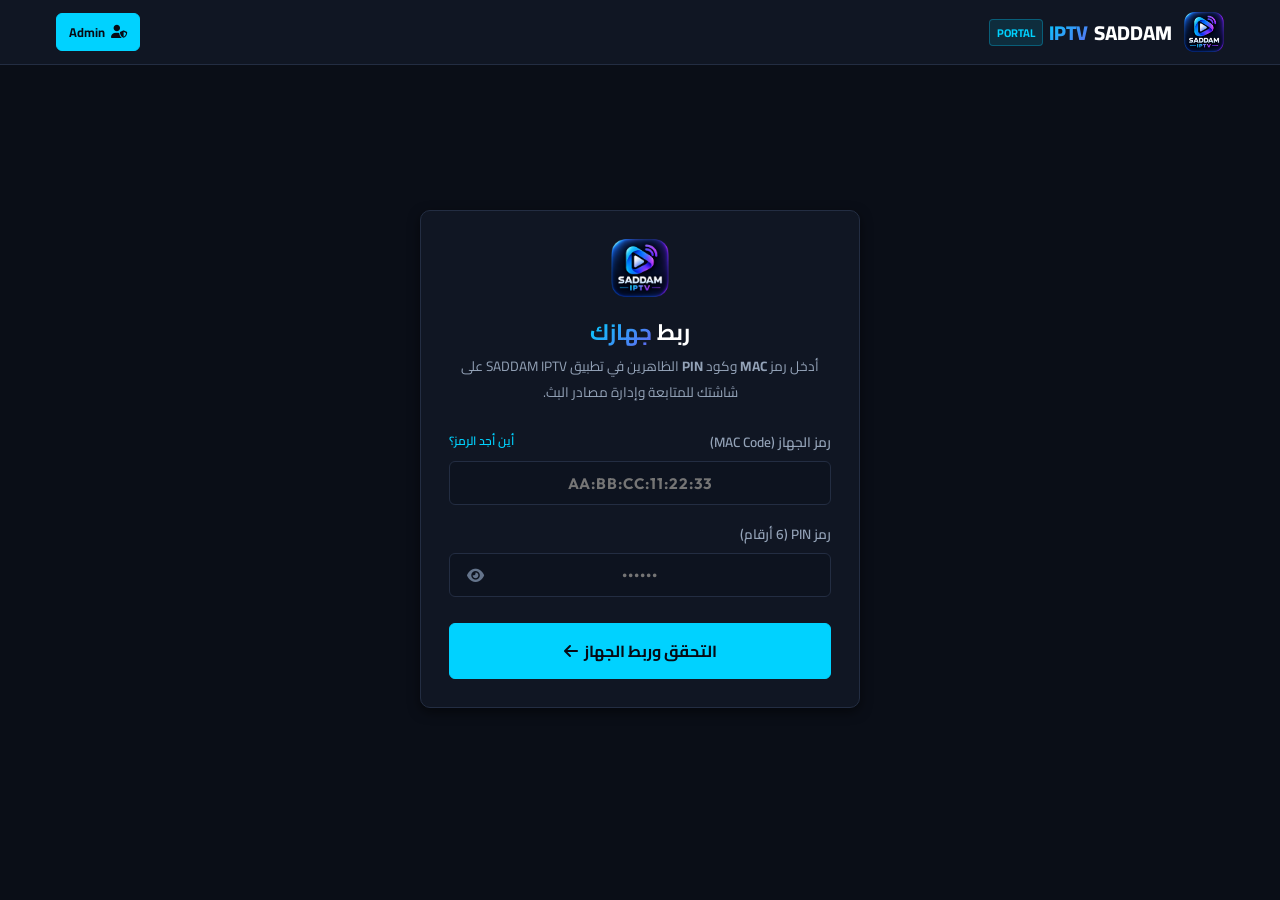
==== commit 31ecbd14: "Add files via upload" ====
--- a/index.html
+++ b/index.html
@@ -10,8 +10,8 @@
   <meta name="referrer" content="strict-origin-when-cross-origin">
   <meta http-equiv="X-Content-Type-Options" content="nosniff">
 
-  <title>SADDAM IPTV - بوابة إدارة الأجهزة وقوائم التشغيل</title>
-  <meta name="description" content="البوابة الإدارية الرسمية لتطبيق SADDAM IPTV لإدارة أجهزة المشتركين وقوائم التشغيل المرتبطة">
+  <title>SADDAM IPTV - بوابة ربط الأجهزة ومصادر البث</title>
+  <meta name="description" content="البوابة الرسمية لتطبيق SADDAM IPTV لإدارة أجهزة البث وإضافة مصادر M3U و Xtream Codes مباشرة.">
   <link rel="icon" type="image/png" href="logo.png">
 
   <!-- Google Fonts: Cairo & Outfit -->
@@ -22,347 +22,272 @@
   <!-- FontAwesome 6 Icons -->
   <link rel="stylesheet" href="https://cdnjs.cloudflare.com/ajax/libs/font-awesome/6.5.1/css/all.min.css">
 
-  <!-- High-Performance Design System (Optimized for Old Devices) -->
+  <!-- High-Performance Design System -->
   <link rel="stylesheet" href="styles.css">
 </head>
 <body>
 
-  <!-- ================= Header ================= -->
+  <!-- Site Header -->
   <header class="site-header">
     <div class="container header-inner">
-      <a href="index.html" class="brand-link" id="brandHomeLink">
+      <a href="index.html" class="brand-link">
         <img src="logo.png" alt="SADDAM IPTV Logo" class="brand-logo-img">
         <div class="brand-title">
           <span>SADDAM</span>
           <span class="gradient-text">IPTV</span>
-          <span class="brand-badge admin">PORTAL</span>
+          <span class="brand-badge">PORTAL</span>
         </div>
       </a>
 
       <div class="header-actions">
-        <!-- Logged-in Admin Pill (Visible when authenticated) -->
-        <div id="adminSlotBadge" class="admin-slot-pill hidden">
-          <i class="fa-solid fa-user-shield" style="color: var(--primary);"></i>
-          <span id="adminSlotText" style="font-weight: 700;">مشرف</span>
-        </div>
-
-        <!-- Logout Button (Visible when authenticated) -->
-        <button id="btnAdminLogout" class="btn btn-danger btn-sm hidden" title="تسجيل الخروج وإنهاء الجلسة">
+        <!-- Device Info Badge (Shown only when device is paired) -->
+        <div id="headerDeviceBadge" class="admin-slot-pill hidden">
+          <i class="fa-solid fa-circle-check" style="color: var(--success);"></i>
+          <span id="deviceMacMasked" class="latin-code" style="font-weight: 700; color: #fff;"></span>
+        </div>
+
+        <!-- Logout / Disconnect Button (Shown only when device is paired) -->
+        <button id="btnLogout" class="btn btn-danger btn-sm hidden" title="إنهاء الجلسة">
           <i class="fa-solid fa-power-off"></i>
           <span>خروج</span>
         </button>
+
+        <!-- Clearly Visible Admin Button at the Top of the Main Page -->
+        <a href="admin.html" id="btnAdminAccess" class="btn btn-primary btn-sm" title="لوحة الإدارة">
+          <i class="fa-solid fa-user-shield"></i>
+          <span>Admin</span>
+        </a>
       </div>
     </div>
   </header>
 
-  <!-- ================= Main Content Container ================= -->
+  <!-- Main Content Area -->
   <main style="flex: 1; padding: 24px 0;">
     <div class="container">
 
-      <!-- ================= View 1: Administrator Login Screen ================= -->
-      <section id="loginView" class="auth-wrapper">
+      <!-- ====================================================================
+           PAGE: DEVICE PAIRING LOGIN (Default Landing Page)
+           ==================================================================== -->
+      <section id="pairingSection" class="auth-wrapper">
         <div class="auth-card">
           <div class="auth-header">
             <img src="logo.png" alt="SADDAM IPTV Logo" class="auth-logo">
-            <h1 class="auth-title">لوحة المشرفين <span class="gradient-text">المعتمدين</span></h1>
-            <p class="auth-subtitle">سجل الدخول باستخدام أحد الحسابين الإداريين المعتمدين للوصول إلى إدارة أجهزة المشتركين وقوائم التشغيل</p>
+            <h1 class="auth-title">ربط <span class="gradient-text">جهازك</span></h1>
+            <p class="auth-subtitle">
+              أدخل رمز <strong>MAC</strong> وكود <strong>PIN</strong> الظاهرين في تطبيق SADDAM IPTV على شاشتك للمتابعة وإدارة مصادر البث.
+            </p>
           </div>
 
           <!-- Alert Container -->
-          <div id="loginAlert" class="alert-box hidden"></div>
-
-          <!-- Login Form (No registration, no password reset) -->
-          <form id="unifiedLoginForm">
-            <div class="form-group">
-              <label class="form-label" for="usernameInput">اسم المستخدم الإداري</label>
+          <div id="pairingAlert" class="alert-box hidden"></div>
+
+          <!-- Direct Pairing Form -->
+          <form id="pairingForm">
+            <div class="form-group">
+              <label class="form-label" for="macInput">
+                <span>رمز الجهاز (MAC Code)</span>
+                <span class="form-label-hint open-help-modal">أين أجد الرمز؟</span>
+              </label>
               <div class="input-wrapper">
-                <input type="text" id="usernameInput" class="form-input" placeholder="أدخل اسم المستخدم (Drexx0301 أو Saddam1991)" autocomplete="username" required>
+                <input 
+                  type="text" 
+                  id="macInput" 
+                  class="form-input code-style" 
+                  placeholder="AA:BB:CC:11:22:33" 
+                  maxlength="17" 
+                  autocomplete="off" 
+                  spellcheck="false" 
+                  required
+                >
               </div>
             </div>
 
             <div class="form-group">
-              <label class="form-label" for="passwordInput">كلمة المرور</label>
+              <label class="form-label" for="pinInput">
+                <span>رمز PIN (6 أرقام)</span>
+              </label>
               <div class="input-wrapper">
-                <input type="password" id="passwordInput" class="form-input" placeholder="كلمة المرور الخاصة بالحساب" autocomplete="current-password" required>
-                <button type="button" id="togglePasswordBtn" class="password-toggle-btn" title="إظهار / إخفاء كلمة المرور">
-                  <i class="fa-solid fa-eye" id="togglePasswordIcon"></i>
+                <input 
+                  type="password" 
+                  id="pinInput" 
+                  class="form-input code-style" 
+                  placeholder="••••••" 
+                  maxlength="6" 
+                  pattern="[0-9]{6}" 
+                  inputmode="numeric" 
+                  autocomplete="off" 
+                  required
+                >
+                <button type="button" id="togglePinVisibility" class="password-toggle-btn" title="إظهار / إخفاء الرمز">
+                  <i class="fa-solid fa-eye" id="pinEyeIcon"></i>
                 </button>
               </div>
             </div>
 
-            <button type="submit" id="btnLoginSubmit" class="btn btn-primary btn-lg" style="width: 100%; margin-top: 10px;">
-              <span id="loginBtnText">تسجيل الدخول للموقع</span>
+            <button type="submit" id="btnPair" class="btn btn-primary btn-lg" style="width: 100%; margin-top: 10px;">
+              <span id="btnPairText">التحقق وربط الجهاز</span>
               <i class="fa-solid fa-arrow-left"></i>
             </button>
           </form>
-
-          <div class="auth-switch-mode">
-            <span>التحكم في الموقع محمي ومقتصر حصراً على الحسابين الإداريين المعتمدين.</span>
-          </div>
         </div>
       </section>
 
-      <!-- ================= View 2: Screen A — Device Identification ================= -->
-      <section id="deviceIdentificationView" class="auth-wrapper hidden">
-        <div class="auth-card" style="max-width: 520px;">
-          <div class="auth-header">
-            <div class="device-banner-icon" style="margin: 0 auto 14px; width: 56px; height: 56px; font-size: 1.6rem;">
-              <i class="fa-solid fa-microchip"></i>
-            </div>
-            <h1 class="auth-title">التحقق من <span class="gradient-text">جهاز المشترك</span></h1>
-            <p class="auth-subtitle">أدخل عنوان MAC ومفتاح الجهاز (Device Key) للوصول إلى قوائم التشغيل الخاصة بهذا الجهاز وإدارتها</p>
-          </div>
-
-          <!-- Device Validation Alert -->
-          <div id="deviceAlert" class="alert-box hidden"></div>
-
-          <!-- Device Identification Form -->
-          <form id="deviceIdentificationForm">
-            <div class="form-group">
-              <label class="form-label" for="macAddressInput">كود الجهاز (MAC Address)</label>
-              <div class="input-wrapper">
-                <input type="text" id="macAddressInput" class="form-input code-style" placeholder="AA:BB:CC:11:22:33" maxlength="17" autocomplete="off" required>
+      <!-- ====================================================================
+           PAIRED DEVICE DASHBOARD (Manage Playlists for This Device)
+           ==================================================================== -->
+      <section id="dashboardSection" class="hidden">
+        
+        <!-- Device Quick Info Card -->
+        <div class="content-card">
+          <div class="flex-between">
+            <div>
+              <h2 id="deviceLabel" style="font-size: 1.2rem; color: #fff; margin-bottom: 4px;">جهاز التلفاز</h2>
+              <div style="font-size: 0.85rem; color: var(--text-muted); display: flex; gap: 12px; flex-wrap: wrap;">
+                <span>MAC: <strong id="deviceMacFull" class="latin-code" style="color: #fff;">-</strong></span>
+                <span>المنصة: <strong id="devicePlatform">-</strong></span>
+                <span>المزامنة: <strong id="deviceSyncVersion" class="latin-code" style="color: var(--primary);">v1</strong></span>
               </div>
-              <span style="font-size: 0.78rem; color: var(--text-dim); display: block; margin-top: 4px;">عنوان MAC الظاهر على شاشة تطبيق SADDAM IPTV</span>
-            </div>
-
-            <div class="form-group">
-              <label class="form-label" for="deviceKeyInput">مفتاح الجهاز (Device Key)</label>
-              <div class="input-wrapper">
-                <input type="password" id="deviceKeyInput" class="form-input code-style" placeholder="كود PIN المكون من 6 أرقام" maxlength="32" autocomplete="off" required>
-                <button type="button" id="toggleKeyVisibilityBtn" class="password-toggle-btn" title="إظهار / إخفاء مفتاح الجهاز">
-                  <i class="fa-solid fa-eye" id="toggleKeyIcon"></i>
-                </button>
-              </div>
-              <span style="font-size: 0.78rem; color: var(--text-dim); display: block; margin-top: 4px;">كود PIN الخاص بالجهاز الظاهر في تطبيق المشترك</span>
-            </div>
-
-            <div style="display: flex; gap: 10px; margin-top: 18px; flex-wrap: wrap;">
-              <button type="submit" id="btnConnectDevice" class="btn btn-primary btn-lg" style="flex: 2; min-width: 180px;">
-                <i class="fa-solid fa-link" id="connectBtnIcon"></i>
-                <span id="connectBtnText">اتصال وتحميل قوائم الجهاز</span>
+            </div>
+            <div style="display: flex; gap: 8px;">
+              <button id="btnOpenAddSource" class="btn btn-primary btn-sm">
+                <i class="fa-solid fa-plus"></i> إضافة قائمة جديدة
               </button>
-
-              <button type="button" id="btnClearDeviceForm" class="btn btn-secondary btn-lg" style="flex: 1;" title="مسح الحقول">
-                <i class="fa-solid fa-eraser"></i>
-                <span>مسح</span>
+              <button id="btnUnlink" class="btn btn-secondary btn-sm" title="إلغاء ربط هذا الجهاز">
+                <i class="fa-solid fa-link-slash"></i> إلغاء الربط
               </button>
             </div>
-          </form>
-        </div>
+          </div>
+        </div>
+
+        <!-- Sources Overview Stats -->
+        <div class="stats-grid">
+          <div class="stat-card">
+            <div class="stat-info">
+              <h3>إجمالي القوائم</h3>
+              <div class="stat-number" id="statTotalSources">0</div>
+            </div>
+            <div class="stat-icon"><i class="fa-solid fa-list-check"></i></div>
+          </div>
+
+          <div class="stat-card">
+            <div class="stat-info">
+              <h3>القوائم المفعلة</h3>
+              <div class="stat-number" id="statActiveSources" style="color: var(--success);">0</div>
+            </div>
+            <div class="stat-icon green"><i class="fa-solid fa-circle-check"></i></div>
+          </div>
+
+          <div class="stat-card">
+            <div class="stat-info">
+              <h3>القوائم الصالحة</h3>
+              <div class="stat-number" id="statWorkingSources" style="color: var(--primary);">0</div>
+            </div>
+            <div class="stat-icon purple"><i class="fa-solid fa-signal"></i></div>
+          </div>
+        </div>
+
+        <!-- Playlists List Card -->
+        <div class="content-card">
+          <div class="content-card-header">
+            <h2 class="card-title">
+              <i class="fa-solid fa-satellite-dish" style="color: var(--primary);"></i>
+              <span>قوائم التشغيل المرتبطة بالجهاز</span>
+            </h2>
+
+            <div style="display: flex; gap: 8px;">
+              <input type="text" id="sourceSearchInput" class="form-input" placeholder="بحث في القوائم..." style="width: 180px; min-height: 36px; padding: 6px 10px; font-size: 0.85rem;">
+              <select id="sourceFilterSelect" class="form-input" style="width: 120px; min-height: 36px; padding: 6px 8px; font-size: 0.85rem;">
+                <option value="all">الكل</option>
+                <option value="active">المفعلة</option>
+                <option value="disabled">المعطلة</option>
+              </select>
+            </div>
+          </div>
+
+          <div id="sourcesContainer">
+            <!-- Populated dynamically -->
+          </div>
+        </div>
+
       </section>
 
-      <!-- ================= View 3: Screen B — Device Playlist Management ================= -->
-      <section id="playlistManagementView" class="hidden">
-
-        <!-- Top Device Info Banner -->
-        <div class="device-banner">
-          <div class="device-banner-main">
-            <div class="device-banner-icon">
-              <i class="fa-solid fa-tv"></i>
-            </div>
-            <div class="device-banner-details">
-              <h2>
-                <span>الجهاز:</span>
-                <span id="currentDeviceMac" class="latin-code" style="color: var(--primary);">--:--:--:--:--:--</span>
-                <button class="btn btn-secondary btn-sm" id="btnCopyMac" title="نسخ عنوان MAC" style="padding: 2px 8px; min-height: 26px;">
-                  <i class="fa-regular fa-copy"></i>
-                </button>
-              </h2>
-              <div class="device-banner-badges">
-                <span><i class="fa-solid fa-laptop"></i> <span id="currentDevicePlatform">Android TV</span></span>
-                <span>•</span>
-                <span id="currentDeviceStatusBadge" class="badge badge-success">نشط</span>
-                <span>•</span>
-                <span>إصدار المزامنة: <strong id="currentDeviceSync" class="latin-code" style="color: #fff;">v1</strong></span>
-              </div>
-            </div>
-          </div>
-
-          <div class="device-banner-actions">
-            <!-- Change Device Button (Returns to Screen A and clears device context) -->
-            <button id="btnChangeDevice" class="btn btn-secondary" title="الرجوع واختيار جهاز آخر">
-              <i class="fa-solid fa-arrow-right"></i>
-              <span>تغيير الجهاز</span>
-            </button>
-
-            <!-- Refresh / Sync Button -->
-            <button id="btnSyncPlaylists" class="btn btn-secondary" title="تحديث قوائم التشغيل من الخادم">
-              <i class="fa-solid fa-rotate" id="syncIcon"></i>
-              <span>تحديث</span>
-            </button>
-
-            <!-- Add Playlist Action Button -->
-            <button id="btnOpenAddSourceModal" class="btn btn-primary" title="إضافة قائمة تشغيل جديدة لهذا الجهاز">
-              <i class="fa-solid fa-plus-circle"></i>
-              <span>إضافة قائمة تشغيل</span>
-            </button>
-          </div>
-        </div>
-
-        <!-- Playlists Summary Bar -->
-        <div style="display: flex; justify-content: space-between; align-items: center; margin-bottom: 16px; flex-wrap: wrap; gap: 10px;">
-          <h3 style="font-size: 1.1rem; display: flex; align-items: center; gap: 8px;">
-            <i class="fa-solid fa-satellite-dish" style="color: var(--primary);"></i>
-            <span>قوائم تشغيل IPTV المرتبطة بهذا الجهاز</span>
-          </h3>
-
-          <div style="display: flex; gap: 8px; align-items: center; font-size: 0.85rem;">
-            <span class="badge badge-info"><span id="playlistsTotalCount">0</span> قوائم إجمالاً</span>
-            <span class="badge badge-success"><span id="playlistsActiveCount">0</span> مفعلة</span>
-            <span class="badge badge-warning"><span id="playlistsDisabledCount">0</span> معطلة</span>
-          </div>
-        </div>
-
-        <!-- Playlists Status Alert -->
-        <div id="playlistsAlert" class="alert-box hidden"></div>
-
-        <!-- Empty State Container (Visible when device has 0 playlists) -->
-        <div id="emptyPlaylistsState" class="empty-state-card hidden">
-          <div class="empty-state-icon">
-            <i class="fa-solid fa-satellite-dish"></i>
-          </div>
-          <h3 class="empty-state-title">لا توجد قوائم تشغيل مرتبطة بهذا الجهاز حالياً</h3>
-          <p class="empty-state-desc">
-            هذا الجهاز غير مرتبط بأي اشتراك أو قائمة قنوات حتى الآن. اضغط على الزر أدناه لإضافة قائمة تشغيل جديدة (M3U أو Xtream Codes).
-          </p>
-          <button class="btn btn-primary btn-lg" onclick="openAddSourceModal()">
-            <i class="fa-solid fa-plus-circle"></i>
-            <span>إضافة قائمة تشغيل للجهاز</span>
+    </div>
+  </main>
+
+  <!-- Help Modal -->
+  <div id="modalHelp" class="modal-overlay hidden">
+    <div class="modal-card" style="max-width: 480px;">
+      <div class="modal-header">
+        <h3 class="card-title">أين أجد كود MAC و PIN؟</h3>
+        <button class="modal-close-btn" id="closeHelpModal"><i class="fa-solid fa-xmark"></i></button>
+      </div>
+      <p style="font-size: 0.9rem; line-height: 1.6; color: var(--text-muted);">
+        1. افتح تطبيق <strong>SADDAM IPTV</strong> على جهاز التلفاز أو هاتفك.<br>
+        2. ستظهر لك شاشة الربط أو شاشة الإعدادات.<br>
+        3. يظهر كود الـ <strong>MAC</strong> وكود <strong>PIN</strong> بوضوح في أسفل الشاشة.<br>
+        4. أدخل الرمزين في هذه الصفحة للمتابعة والتحكم في قنواتك.
+      </p>
+    </div>
+  </div>
+
+  <!-- Add / Edit Source Modal -->
+  <div id="modalSource" class="modal-overlay hidden">
+    <div class="modal-card">
+      <div class="modal-header">
+        <h3 class="card-title" id="sourceModalTitle">إضافة قائمة جديدة</h3>
+        <button class="modal-close-btn" id="closeSourceModal"><i class="fa-solid fa-xmark"></i></button>
+      </div>
+
+      <div id="modalSourceAlert" class="alert-box hidden"></div>
+
+      <form id="sourceForm">
+        <!-- Tabs for M3U vs Xtream -->
+        <div style="display: flex; gap: 8px; margin-bottom: 16px;">
+          <button type="button" id="tabOptionM3u" class="btn btn-secondary btn-sm" style="flex: 1; border-color: var(--primary);">قائمة M3U / M3U8</button>
+          <button type="button" id="tabOptionXtream" class="btn btn-secondary btn-sm" style="flex: 1;">خادم Xtream Codes</button>
+        </div>
+
+        <div class="form-group">
+          <label class="form-label" for="sourceNameInput">اسم القائمة</label>
+          <input type="text" id="sourceNameInput" class="form-input" placeholder="مثال: قنوات الرياضة والأفلام" required>
+        </div>
+
+        <!-- M3U Fields -->
+        <div id="m3uFields">
+          <div class="form-group">
+            <label class="form-label" for="sourceUrlInput">رابط قائمة M3U / M3U8</label>
+            <input type="url" id="sourceUrlInput" class="form-input latin-code" placeholder="https://example.com/playlist.m3u">
+          </div>
+        </div>
+
+        <!-- Xtream Fields -->
+        <div id="xtreamFields" class="hidden">
+          <div class="form-group">
+            <label class="form-label" for="xtreamServerInput">عنوان السيرفر (Server URL)</label>
+            <input type="url" id="xtreamServerInput" class="form-input latin-code" placeholder="http://example.com:8080">
+          </div>
+          <div style="display: grid; grid-template-columns: 1fr 1fr; gap: 10px;">
+            <div class="form-group">
+              <label class="form-label" for="xtreamUserInput">اسم المستخدم</label>
+              <input type="text" id="xtreamUserInput" class="form-input latin-code" placeholder="Username">
+            </div>
+            <div class="form-group">
+              <label class="form-label" for="xtreamPassInput">كلمة المرور</label>
+              <input type="password" id="xtreamPassInput" class="form-input latin-code" placeholder="Password">
+            </div>
+          </div>
+        </div>
+
+        <div style="display: flex; gap: 10px; margin-top: 16px;">
+          <button type="submit" id="btnSaveSource" class="btn btn-primary" style="flex: 1;">
+            <span>حفظ القائمة</span>
           </button>
-        </div>
-
-        <!-- Playlists Cards Container (Populated dynamically) -->
-        <div id="playlistsGrid" class="playlist-grid">
-          <!-- Playlist items injected here -->
-        </div>
-
-      </section>
-
-    </div>
-  </main>
-
-  <!-- ================= Modal 1: Add Playlist / Source ================= -->
-  <div id="addSourceModal" class="modal-overlay hidden">
-    <div class="modal-card" style="max-width: 620px;">
-      <div class="modal-header">
-        <h3 class="card-title">
-          <i class="fa-solid fa-plus-circle" style="color: var(--primary);"></i>
-          <span>إضافة قائمة تشغيل جديدة للجهاز</span>
-        </h3>
-        <button class="modal-close-btn" onclick="closeAddSourceModal()">
-          <i class="fa-solid fa-xmark"></i>
-        </button>
-      </div>
-
-      <div id="addSourceAlert" class="alert-box hidden"></div>
-
-      <form id="addSourceForm">
-        <div class="form-group">
-          <label class="form-label" for="addSourceName">اسم القائمة أو الباقة</label>
-          <input type="text" id="addSourceName" class="form-input" placeholder="مثال: باقة القنوات العربية والأفلام VIP" required>
-        </div>
-
-        <div class="form-group">
-          <label class="form-label" for="addSourceType">نوع المصدر</label>
-          <select id="addSourceType" class="form-input" onchange="handleAddSourceTypeChange()">
-            <option value="m3u">رابط قائمة مباشر (M3U / M3U8)</option>
-            <option value="xtream">خادم Xtream Codes API</option>
-          </select>
-        </div>
-
-        <div class="form-group">
-          <label class="form-label" for="addSourceUrl">رابط السيرفر أو القائمة (URL)</label>
-          <input type="url" id="addSourceUrl" class="form-input latin-code" placeholder="http://example.com:8080 أو رابط m3u" required>
-        </div>
-
-        <div id="addXtreamFields" class="hidden" style="display: grid; grid-template-columns: 1fr 1fr; gap: 10px; margin-bottom: 14px;">
-          <div>
-            <label class="form-label" for="addSourceUser">اسم المستخدم (Xtream)</label>
-            <input type="text" id="addSourceUser" class="form-input latin-code" placeholder="Username">
-          </div>
-          <div>
-            <label class="form-label" for="addSourcePass">كلمة المرور (Xtream)</label>
-            <input type="password" id="addSourcePass" class="form-input latin-code" placeholder="Password">
-          </div>
-        </div>
-
-        <div style="display: flex; gap: 10px; margin-top: 20px; justify-content: flex-end;">
-          <button type="button" class="btn btn-secondary" onclick="closeAddSourceModal()">إلغاء</button>
-          <button type="submit" id="btnAddSourceSubmit" class="btn btn-primary">
-            <i class="fa-solid fa-cloud-arrow-up"></i>
-            <span>حفظ وإضافة القائمة للجهاز</span>
-          </button>
+          <button type="button" class="btn btn-secondary" id="cancelSourceModalBtn">إلغاء</button>
         </div>
       </form>
     </div>
   </div>
 
-  <!-- ================= Modal 2: Edit Playlist / Source ================= -->
-  <div id="editSourceModal" class="modal-overlay hidden">
-    <div class="modal-card" style="max-width: 620px;">
-      <div class="modal-header">
-        <h3 class="card-title">
-          <i class="fa-solid fa-pen-to-square" style="color: var(--primary);"></i>
-          <span>تعديل قائمة التشغيل</span>
-        </h3>
-        <button class="modal-close-btn" onclick="closeEditSourceModal()">
-          <i class="fa-solid fa-xmark"></i>
-        </button>
-      </div>
-
-      <div id="editSourceAlert" class="alert-box hidden"></div>
-
-      <form id="editSourceForm">
-        <input type="hidden" id="editSourceId">
-
-        <div class="form-group">
-          <label class="form-label" for="editSourceName">اسم القائمة أو الباقة</label>
-          <input type="text" id="editSourceName" class="form-input" required>
-        </div>
-
-        <div class="form-group">
-          <label class="form-label" for="editSourceType">نوع المصدر</label>
-          <select id="editSourceType" class="form-input" onchange="handleEditSourceTypeChange()">
-            <option value="m3u">رابط قائمة مباشر (M3U / M3U8)</option>
-            <option value="xtream">خادم Xtream Codes API</option>
-          </select>
-        </div>
-
-        <div class="form-group">
-          <label class="form-label" for="editSourceUrl">رابط السيرفر أو القائمة (URL)</label>
-          <input type="url" id="editSourceUrl" class="form-input latin-code" required>
-        </div>
-
-        <div id="editXtreamFields" class="hidden" style="display: grid; grid-template-columns: 1fr 1fr; gap: 10px; margin-bottom: 14px;">
-          <div>
-            <label class="form-label" for="editSourceUser">اسم المستخدم (Xtream)</label>
-            <input type="text" id="editSourceUser" class="form-input latin-code">
-          </div>
-          <div>
-            <label class="form-label" for="editSourcePass">كلمة المرور (Xtream)</label>
-            <input type="password" id="editSourcePass" class="form-input latin-code" placeholder="اترك فارغاً للإبقاء على الحالية">
-          </div>
-        </div>
-
-        <div class="form-group" style="margin-top: 12px;">
-          <label style="display: flex; align-items: center; gap: 8px; cursor: pointer; color: #fff; font-size: 0.9rem;">
-            <input type="checkbox" id="editSourceEnabled" style="width: 18px; height: 18px; accent-color: var(--primary);">
-            <span>تفعيل هذه القائمة على الجهاز (متاحة للمشترك)</span>
-          </label>
-        </div>
-
-        <div style="display: flex; gap: 10px; margin-top: 20px; justify-content: flex-end;">
-          <button type="button" class="btn btn-secondary" onclick="closeEditSourceModal()">إلغاء</button>
-          <button type="submit" id="btnEditSourceSubmit" class="btn btn-primary">
-            <i class="fa-solid fa-floppy-disk"></i>
-            <span>حفظ التعديلات</span>
-          </button>
-        </div>
-      </form>
-    </div>
-  </div>
-
-  <script src="admin.js"></script>
+  <script src="app.js"></script>
 </body>
 </html>
--- a/styles.css
+++ b/styles.css
@@ -934,3 +934,204 @@
   margin: 0 auto 20px;
   line-height: 1.5;
 }
+
+/* ================= Admin Complete Dashboard Layout ================= */
+.admin-layout {
+  display: flex;
+  min-height: calc(100vh - 66px);
+  width: 100%;
+}
+
+.admin-sidebar {
+  width: 250px;
+  background-color: var(--bg-surface);
+  border-left: 1px solid var(--border-color);
+  padding: 16px 10px;
+  flex-shrink: 0;
+  display: flex;
+  flex-direction: column;
+  justify-content: space-between;
+}
+
+.sidebar-menu {
+  display: flex;
+  flex-direction: column;
+  gap: 4px;
+}
+
+.sidebar-nav-item {
+  display: flex;
+  align-items: center;
+  gap: 12px;
+  padding: 11px 14px;
+  border-radius: var(--border-radius-sm);
+  color: var(--text-muted);
+  font-size: 0.9rem;
+  font-weight: 600;
+  cursor: pointer;
+  border: 1px solid transparent;
+  transition: all 0.15s ease;
+  user-select: none;
+}
+
+.sidebar-nav-item:hover {
+  background-color: var(--bg-card);
+  color: #fff;
+  border-color: var(--border-color);
+}
+
+.sidebar-nav-item.active {
+  background-color: var(--bg-card);
+  color: var(--primary);
+  border-color: rgba(0, 210, 255, 0.35);
+  box-shadow: 0 2px 8px rgba(0, 210, 255, 0.08);
+}
+
+.sidebar-nav-item i {
+  font-size: 1.05rem;
+  width: 20px;
+  text-align: center;
+}
+
+.admin-main-content {
+  flex: 1;
+  padding: 24px;
+  overflow-x: auto;
+  min-width: 0;
+}
+
+.section-header {
+  display: flex;
+  justify-content: space-between;
+  align-items: center;
+  margin-bottom: 20px;
+  flex-wrap: wrap;
+  gap: 12px;
+}
+
+.section-title-group h2 {
+  font-size: 1.35rem;
+  font-weight: 800;
+  display: flex;
+  align-items: center;
+  gap: 10px;
+  margin-bottom: 4px;
+}
+
+.section-title-group p {
+  font-size: 0.85rem;
+  color: var(--text-muted);
+}
+
+.filter-bar {
+  display: flex;
+  gap: 10px;
+  margin-bottom: 16px;
+  flex-wrap: wrap;
+  align-items: center;
+  justify-content: space-between;
+}
+
+.filter-group {
+  display: flex;
+  gap: 8px;
+  align-items: center;
+  flex-wrap: wrap;
+}
+
+.search-input-box {
+  min-width: 240px;
+  max-width: 340px;
+  position: relative;
+  display: flex;
+  align-items: center;
+}
+
+.search-input-box input {
+  padding-right: 36px;
+}
+
+.search-input-box i {
+  position: absolute;
+  right: 12px;
+  color: var(--text-dim);
+  pointer-events: none;
+}
+
+.admin-table-actions {
+  display: flex;
+  gap: 6px;
+  align-items: center;
+}
+
+.action-btn {
+  background: var(--bg-surface);
+  border: 1px solid var(--border-color);
+  color: var(--text-main);
+  padding: 5px 9px;
+  border-radius: 6px;
+  font-size: 0.8rem;
+  cursor: pointer;
+  display: inline-flex;
+  align-items: center;
+  gap: 5px;
+  transition: all 0.15s ease;
+}
+
+.action-btn:hover {
+  background: var(--bg-card-hover);
+  border-color: var(--text-muted);
+}
+
+.action-btn.primary {
+  color: var(--primary);
+  border-color: rgba(0, 210, 255, 0.4);
+}
+
+.action-btn.primary:hover {
+  background: rgba(0, 210, 255, 0.12);
+}
+
+.action-btn.danger {
+  color: #f87171;
+  border-color: rgba(239, 68, 68, 0.35);
+}
+
+.action-btn.danger:hover {
+  background: rgba(239, 68, 68, 0.15);
+}
+
+.action-btn.success {
+  color: #34d399;
+  border-color: rgba(16, 185, 129, 0.35);
+}
+
+.action-btn.success:hover {
+  background: rgba(16, 185, 129, 0.15);
+}
+
+@media (max-width: 860px) {
+  .admin-layout {
+    flex-direction: column;
+  }
+  .admin-sidebar {
+    width: 100%;
+    border-left: none;
+    border-bottom: 1px solid var(--border-color);
+    padding: 10px 14px;
+  }
+  .sidebar-menu {
+    flex-direction: row;
+    overflow-x: auto;
+    white-space: nowrap;
+    padding-bottom: 4px;
+  }
+  .sidebar-nav-item {
+    padding: 8px 12px;
+    font-size: 0.85rem;
+  }
+  .admin-main-content {
+    padding: 16px;
+  }
+}
+
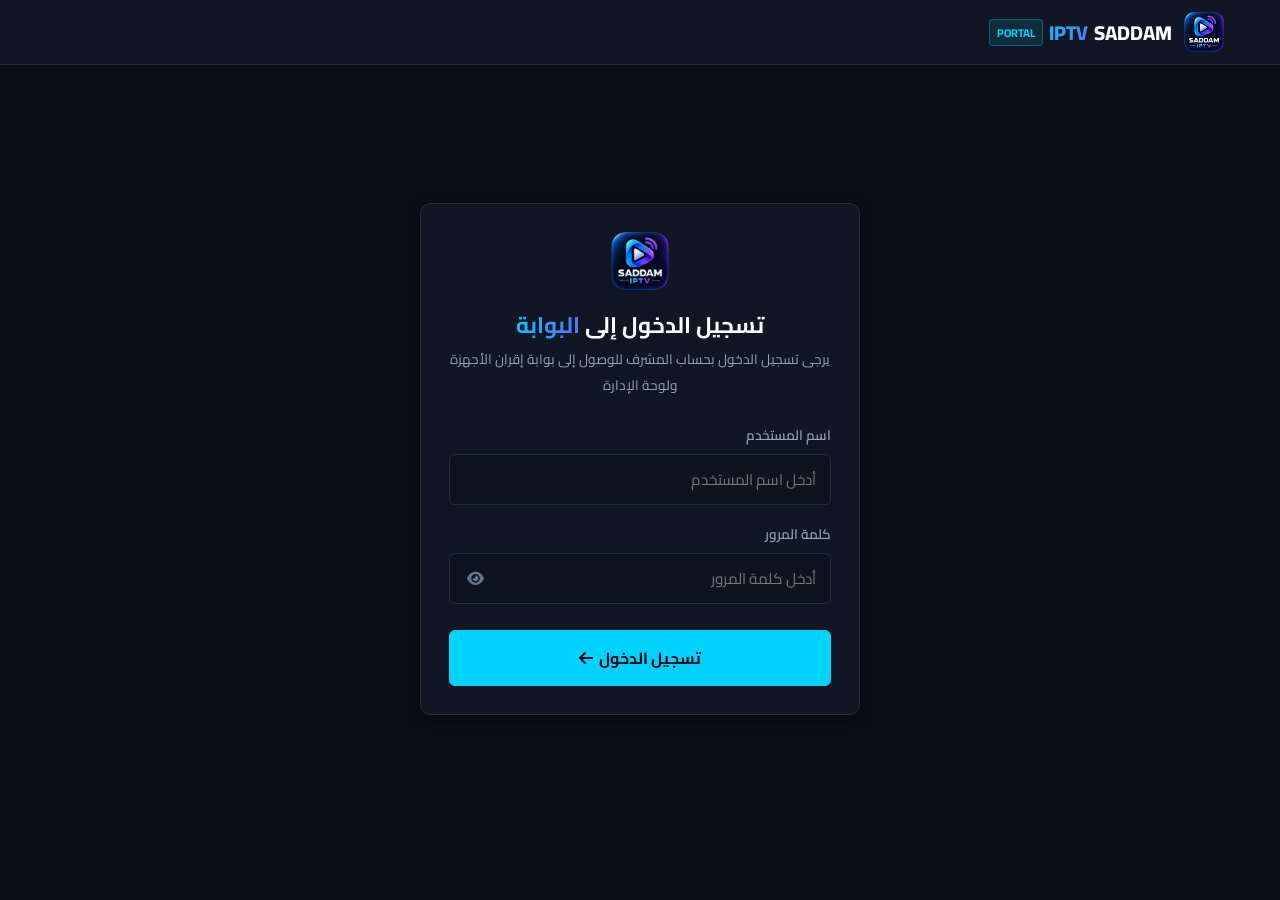
==== commit 2ada0b9e: "Add files via upload" ====
--- a/index.html
+++ b/index.html
@@ -10,7 +10,7 @@
   <meta name="referrer" content="strict-origin-when-cross-origin">
   <meta http-equiv="X-Content-Type-Options" content="nosniff">
 
-  <title>SADDAM IPTV - بوابة ربط الأجهزة ومصادر البث</title>
+  <title>SADDAM IPTV - بوابة التحكم وإقران الأجهزة</title>
   <meta name="description" content="البوابة الرسمية لتطبيق SADDAM IPTV لإدارة أجهزة البث وإضافة مصادر M3U و Xtream Codes مباشرة.">
   <link rel="icon" type="image/png" href="logo.png">
 
@@ -22,15 +22,15 @@
   <!-- FontAwesome 6 Icons -->
   <link rel="stylesheet" href="https://cdnjs.cloudflare.com/ajax/libs/font-awesome/6.5.1/css/all.min.css">
 
-  <!-- High-Performance Design System -->
+  <!-- Design System -->
   <link rel="stylesheet" href="styles.css">
 </head>
 <body>
 
-  <!-- Site Header -->
+  <!-- ================= Site Header ================= -->
   <header class="site-header">
     <div class="container header-inner">
-      <a href="index.html" class="brand-link">
+      <a href="index.html" class="brand-link" id="brandHomeLink">
         <img src="logo.png" alt="SADDAM IPTV Logo" class="brand-logo-img">
         <div class="brand-title">
           <span>SADDAM</span>
@@ -40,41 +40,170 @@
       </a>
 
       <div class="header-actions">
+        <!-- Logged-in Admin Pill (Shown when authenticated) -->
+        <div id="adminUserBadge" class="admin-slot-pill hidden">
+          <i class="fa-solid fa-user-shield" style="color: var(--primary);"></i>
+          <span id="adminUserText" style="font-weight: 700;">مشرف</span>
+        </div>
+
         <!-- Device Info Badge (Shown only when device is paired) -->
         <div id="headerDeviceBadge" class="admin-slot-pill hidden">
-          <i class="fa-solid fa-circle-check" style="color: var(--success);"></i>
+          <i class="fa-solid fa-tv" style="color: var(--success);"></i>
           <span id="deviceMacMasked" class="latin-code" style="font-weight: 700; color: #fff;"></span>
         </div>
 
-        <!-- Logout / Disconnect Button (Shown only when device is paired) -->
-        <button id="btnLogout" class="btn btn-danger btn-sm hidden" title="إنهاء الجلسة">
+        <!-- Back to Portal Home Button (Shown when in pairing or device dashboard) -->
+        <button id="btnHeaderPortal" class="btn btn-secondary btn-sm hidden" title="العودة إلى البوابة الرئيسية">
+          <i class="fa-solid fa-house"></i>
+          <span>الرئيسية</span>
+        </button>
+
+        <!-- Admin Panel Button (Shown when authenticated) -->
+        <a href="admin.html" id="btnAdminAccess" class="btn btn-primary btn-sm hidden" title="الانتقال إلى لوحة الإدارة">
+          <i class="fa-solid fa-chart-pie"></i>
+          <span>لوحة الإدارة</span>
+        </a>
+
+        <!-- Logout Button (Shown when authenticated) -->
+        <button id="btnLogout" class="btn btn-danger btn-sm hidden" title="إنهاء الجلسة وتسجيل الخروج">
           <i class="fa-solid fa-power-off"></i>
           <span>خروج</span>
         </button>
-
-        <!-- Clearly Visible Admin Button at the Top of the Main Page -->
-        <a href="admin.html" id="btnAdminAccess" class="btn btn-primary btn-sm" title="لوحة الإدارة">
-          <i class="fa-solid fa-user-shield"></i>
-          <span>Admin</span>
-        </a>
       </div>
     </div>
   </header>
 
-  <!-- Main Content Area -->
+  <!-- ================= Main Content Area ================= -->
   <main style="flex: 1; padding: 24px 0;">
     <div class="container">
 
       <!-- ====================================================================
-           PAGE: DEVICE PAIRING LOGIN (Default Landing Page)
+           VIEW 1: PRIMARY LOGIN SCREEN (Gated Entry - SPD Section 2)
+           Shown immediately on visiting site without an active session
            ==================================================================== -->
-      <section id="pairingSection" class="auth-wrapper">
+      <section id="loginSection" class="auth-wrapper">
         <div class="auth-card">
           <div class="auth-header">
             <img src="logo.png" alt="SADDAM IPTV Logo" class="auth-logo">
-            <h1 class="auth-title">ربط <span class="gradient-text">جهازك</span></h1>
+            <h1 class="auth-title">تسجيل الدخول إلى <span class="gradient-text">البوابة</span></h1>
             <p class="auth-subtitle">
-              أدخل رمز <strong>MAC</strong> وكود <strong>PIN</strong> الظاهرين في تطبيق SADDAM IPTV على شاشتك للمتابعة وإدارة مصادر البث.
+              يرجى تسجيل الدخول بحساب المشرف للوصول إلى بوابة إقران الأجهزة ولوحة الإدارة
+            </p>
+          </div>
+
+          <!-- Alert Container -->
+          <div id="loginAlert" class="alert-box hidden"></div>
+
+          <!-- Main Login Form (Username + Password only) -->
+          <form id="mainLoginForm">
+            <div class="form-group">
+              <label class="form-label" for="loginUsername">اسم المستخدم</label>
+              <div class="input-wrapper">
+                <input 
+                  type="text" 
+                  id="loginUsername" 
+                  class="form-input" 
+                  placeholder="أدخل اسم المستخدم" 
+                  autocomplete="username" 
+                  required
+                >
+              </div>
+            </div>
+
+            <div class="form-group">
+              <label class="form-label" for="loginPassword">كلمة المرور</label>
+              <div class="input-wrapper">
+                <input 
+                  type="password" 
+                  id="loginPassword" 
+                  class="form-input" 
+                  placeholder="أدخل كلمة المرور" 
+                  autocomplete="current-password" 
+                  required
+                >
+                <button type="button" id="toggleLoginPassword" class="password-toggle-btn" title="إظهار / إخفاء كلمة المرور">
+                  <i class="fa-solid fa-eye" id="loginPasswordEye"></i>
+                </button>
+              </div>
+            </div>
+
+            <button type="submit" id="btnLoginSubmit" class="btn btn-primary btn-lg" style="width: 100%; margin-top: 10px;">
+              <span id="btnLoginText">تسجيل الدخول</span>
+              <i class="fa-solid fa-arrow-left"></i>
+            </button>
+          </form>
+        </div>
+      </section>
+
+      <!-- ====================================================================
+           VIEW 2: PORTAL HOME (After Successful Login - SPD Section 3)
+           Offers two clear options: Pair Device OR Admin Panel
+           ==================================================================== -->
+      <section id="portalSection" class="portal-wrapper hidden">
+        <div class="portal-welcome-card">
+          <h2 style="font-size: 1.6rem; color: #fff; margin-bottom: 8px;">
+            مرحباً بك في بوابة <span class="gradient-text">SADDAM IPTV</span>
+          </h2>
+          <p style="color: var(--text-muted); font-size: 0.95rem;">
+            جلسة الدخول نشطة ومؤمنة. اختر الإجراء المطلوب للمتابعة:
+          </p>
+        </div>
+
+        <div class="portal-grid">
+          <!-- Button 1: Pair Device (إقران جهاز) -->
+          <div class="portal-card" id="cardPairDevice">
+            <div>
+              <div class="portal-card-icon blue">
+                <i class="fa-solid fa-tv"></i>
+              </div>
+              <h3 class="portal-card-title">إقران جهاز المشترك</h3>
+              <p class="portal-card-desc">
+                إدخال كود <strong>MAC Address</strong> و <strong>Device Key</strong> الخاص بجهاز محدد للتحقق منه وإدارة قنواته ومصادر البث التابعة له حصراً.
+              </p>
+            </div>
+            <button type="button" class="btn btn-primary" id="btnOpenPairingView" style="width: 100%;">
+              <i class="fa-solid fa-link"></i>
+              <span>إقران جهاز (Pair Device)</span>
+            </button>
+          </div>
+
+          <!-- Button 2: Admin Panel (لوحة الإدارة) -->
+          <a href="admin.html" class="portal-card" id="cardAdminPanel">
+            <div>
+              <div class="portal-card-icon purple">
+                <i class="fa-solid fa-user-shield"></i>
+              </div>
+              <h3 class="portal-card-title">لوحة الإدارة الشاملة</h3>
+              <p class="portal-card-desc">
+                إدارة كاملة لكافة أجهزة المشتركين، قوائم التشغيل، نشاط الأجهزة، المزامنة، وسجل العمليات الأمني وإعدادات النظام.
+              </p>
+            </div>
+            <div class="btn btn-secondary" style="width: 100%; text-align: center;">
+              <i class="fa-solid fa-chart-pie"></i>
+              <span>لوحة الإدارة (Admin Panel)</span>
+            </div>
+          </a>
+        </div>
+      </section>
+
+      <!-- ====================================================================
+           VIEW 3: DEVICE PAIRING SCREEN (SPD Section 3.1 & 5)
+           Requires valid MAC Address + Device Key (PIN)
+           ==================================================================== -->
+      <section id="pairingSection" class="auth-wrapper hidden">
+        <div class="auth-card">
+          <div style="display: flex; justify-content: space-between; align-items: center; margin-bottom: 16px;">
+            <button type="button" id="btnBackToPortalFromPairing" class="btn btn-secondary btn-sm">
+              <i class="fa-solid fa-arrow-right"></i>
+              <span>العودة للبوابة</span>
+            </button>
+            <span class="badge badge-blue">إقران جهاز</span>
+          </div>
+
+          <div class="auth-header">
+            <h1 class="auth-title">إقران <span class="gradient-text">جهاز المشترك</span></h1>
+            <p class="auth-subtitle">
+              أدخل رمز <strong>MAC</strong> ومفتاح الجهاز <strong>Device Key (PIN)</strong> الظاهرين في تطبيق SADDAM IPTV على شاشة المشترك.
             </p>
           </div>
 
@@ -104,7 +233,7 @@
 
             <div class="form-group">
               <label class="form-label" for="pinInput">
-                <span>رمز PIN (6 أرقام)</span>
+                <span>مفتاح الجهاز / PIN (6 أرقام)</span>
               </label>
               <div class="input-wrapper">
                 <input 
@@ -125,7 +254,7 @@
             </div>
 
             <button type="submit" id="btnPair" class="btn btn-primary btn-lg" style="width: 100%; margin-top: 10px;">
-              <span id="btnPairText">التحقق وربط الجهاز</span>
+              <span id="btnPairText">التحقق وإقران الجهاز</span>
               <i class="fa-solid fa-arrow-left"></i>
             </button>
           </form>
@@ -133,7 +262,7 @@
       </section>
 
       <!-- ====================================================================
-           PAIRED DEVICE DASHBOARD (Manage Playlists for This Device)
+           VIEW 4: PAIRED DEVICE DASHBOARD (Manage Playlists for This Device)
            ==================================================================== -->
       <section id="dashboardSection" class="hidden">
         
@@ -141,18 +270,30 @@
         <div class="content-card">
           <div class="flex-between">
             <div>
-              <h2 id="deviceLabel" style="font-size: 1.2rem; color: #fff; margin-bottom: 4px;">جهاز التلفاز</h2>
-              <div style="font-size: 0.85rem; color: var(--text-muted); display: flex; gap: 12px; flex-wrap: wrap;">
+              <div style="display: flex; align-items: center; gap: 8px;">
+                <h2 id="deviceLabel" style="font-size: 1.2rem; color: #fff; margin-bottom: 4px;">جهاز التلفاز</h2>
+                <span class="badge badge-green"><i class="fa-solid fa-circle-check"></i> متصل بنجاح</span>
+              </div>
+              <div style="font-size: 0.85rem; color: var(--text-muted); display: flex; gap: 14px; flex-wrap: wrap; margin-top: 4px;">
                 <span>MAC: <strong id="deviceMacFull" class="latin-code" style="color: #fff;">-</strong></span>
                 <span>المنصة: <strong id="devicePlatform">-</strong></span>
                 <span>المزامنة: <strong id="deviceSyncVersion" class="latin-code" style="color: var(--primary);">v1</strong></span>
               </div>
             </div>
-            <div style="display: flex; gap: 8px;">
+
+            <div style="display: flex; gap: 8px; flex-wrap: wrap;">
+              <button id="btnBackToPortalFromDash" class="btn btn-secondary btn-sm" title="العودة للبوابة الرئيسية">
+                <i class="fa-solid fa-house"></i>
+                <span>البوابة الرئيسية</span>
+              </button>
+              <a href="admin.html" class="btn btn-secondary btn-sm" title="لوحة الإدارة">
+                <i class="fa-solid fa-chart-pie"></i>
+                <span>لوحة الإدارة</span>
+              </a>
               <button id="btnOpenAddSource" class="btn btn-primary btn-sm">
                 <i class="fa-solid fa-plus"></i> إضافة قائمة جديدة
               </button>
-              <button id="btnUnlink" class="btn btn-secondary btn-sm" title="إلغاء ربط هذا الجهاز">
+              <button id="btnUnlink" class="btn btn-danger btn-sm" title="إلغاء ربط هذا الجهاز من هذه الجلسة">
                 <i class="fa-solid fa-link-slash"></i> إلغاء الربط
               </button>
             </div>
@@ -191,7 +332,7 @@
           <div class="content-card-header">
             <h2 class="card-title">
               <i class="fa-solid fa-satellite-dish" style="color: var(--primary);"></i>
-              <span>قوائم التشغيل المرتبطة بالجهاز</span>
+              <span>قوائم التشغيل التابعة لهذا الجهاز حصراً</span>
             </h2>
 
             <div style="display: flex; gap: 8px;">
@@ -218,14 +359,14 @@
   <div id="modalHelp" class="modal-overlay hidden">
     <div class="modal-card" style="max-width: 480px;">
       <div class="modal-header">
-        <h3 class="card-title">أين أجد كود MAC و PIN؟</h3>
+        <h3 class="card-title">أين أجد كود MAC ومفتاح الجهاز PIN؟</h3>
         <button class="modal-close-btn" id="closeHelpModal"><i class="fa-solid fa-xmark"></i></button>
       </div>
       <p style="font-size: 0.9rem; line-height: 1.6; color: var(--text-muted);">
-        1. افتح تطبيق <strong>SADDAM IPTV</strong> على جهاز التلفاز أو هاتفك.<br>
-        2. ستظهر لك شاشة الربط أو شاشة الإعدادات.<br>
-        3. يظهر كود الـ <strong>MAC</strong> وكود <strong>PIN</strong> بوضوح في أسفل الشاشة.<br>
-        4. أدخل الرمزين في هذه الصفحة للمتابعة والتحكم في قنواتك.
+        1. افتح تطبيق <strong>SADDAM IPTV</strong> على جهاز المشترك.<br>
+        2. ستظهر لك شاشة الإقران أو شاشة الإعدادات.<br>
+        3. يظهر كود الـ <strong>MAC Address</strong> و <strong>Device Key</strong> بوضوح في أسفل الشاشة.<br>
+        4. أدخل الرمزين في واجهة الإقران لربط الجهاز وإضافة القوائم له حصراً.
       </p>
     </div>
   </div>
@@ -290,4 +431,4 @@
 
   <script src="app.js"></script>
 </body>
-</html>
+</html>
--- a/styles.css
+++ b/styles.css
@@ -1135,3 +1135,87 @@
   }
 }
 
+/* ================= Portal Home Selection Styles (SPD Section 3) ================= */
+.portal-wrapper {
+  max-width: 820px;
+  margin: 20px auto;
+  padding: 0 16px;
+}
+
+.portal-welcome-card {
+  background: var(--bg-card);
+  border: 1px solid var(--border-color);
+  border-radius: var(--border-radius);
+  padding: 24px;
+  text-align: center;
+  margin-bottom: 24px;
+  box-shadow: 0 10px 30px rgba(0, 0, 0, 0.25);
+}
+
+.portal-grid {
+  display: grid;
+  grid-template-columns: repeat(auto-fit, minmax(320px, 1fr));
+  gap: 20px;
+  margin-top: 16px;
+}
+
+.portal-card {
+  background: var(--bg-card);
+  border: 1px solid var(--border-color);
+  border-radius: var(--border-radius);
+  padding: 28px 24px;
+  display: flex;
+  flex-direction: column;
+  justify-content: space-between;
+  text-decoration: none;
+  color: inherit;
+  transition: transform 0.2s ease, border-color 0.2s ease, box-shadow 0.2s ease;
+  cursor: pointer;
+  box-shadow: 0 8px 24px rgba(0, 0, 0, 0.2);
+}
+
+.portal-card:hover {
+  transform: translateY(-4px);
+  border-color: var(--primary);
+  box-shadow: 0 14px 35px rgba(99, 102, 241, 0.25);
+}
+
+.portal-card-icon {
+  width: 60px;
+  height: 60px;
+  border-radius: 14px;
+  display: flex;
+  align-items: center;
+  justify-content: center;
+  font-size: 1.8rem;
+  margin-bottom: 18px;
+}
+
+.portal-card-icon.blue {
+  background: rgba(56, 189, 248, 0.12);
+  color: #38bdf8;
+  border: 1px solid rgba(56, 189, 248, 0.3);
+}
+
+.portal-card-icon.purple {
+  background: rgba(99, 102, 241, 0.15);
+  color: var(--primary);
+  border: 1px solid rgba(99, 102, 241, 0.35);
+}
+
+.portal-card-title {
+  font-size: 1.35rem;
+  font-weight: 800;
+  color: #fff;
+  margin-bottom: 10px;
+}
+
+.portal-card-desc {
+  font-size: 0.92rem;
+  color: var(--text-muted);
+  line-height: 1.6;
+  margin-bottom: 22px;
+  flex: 1;
+}
+
+
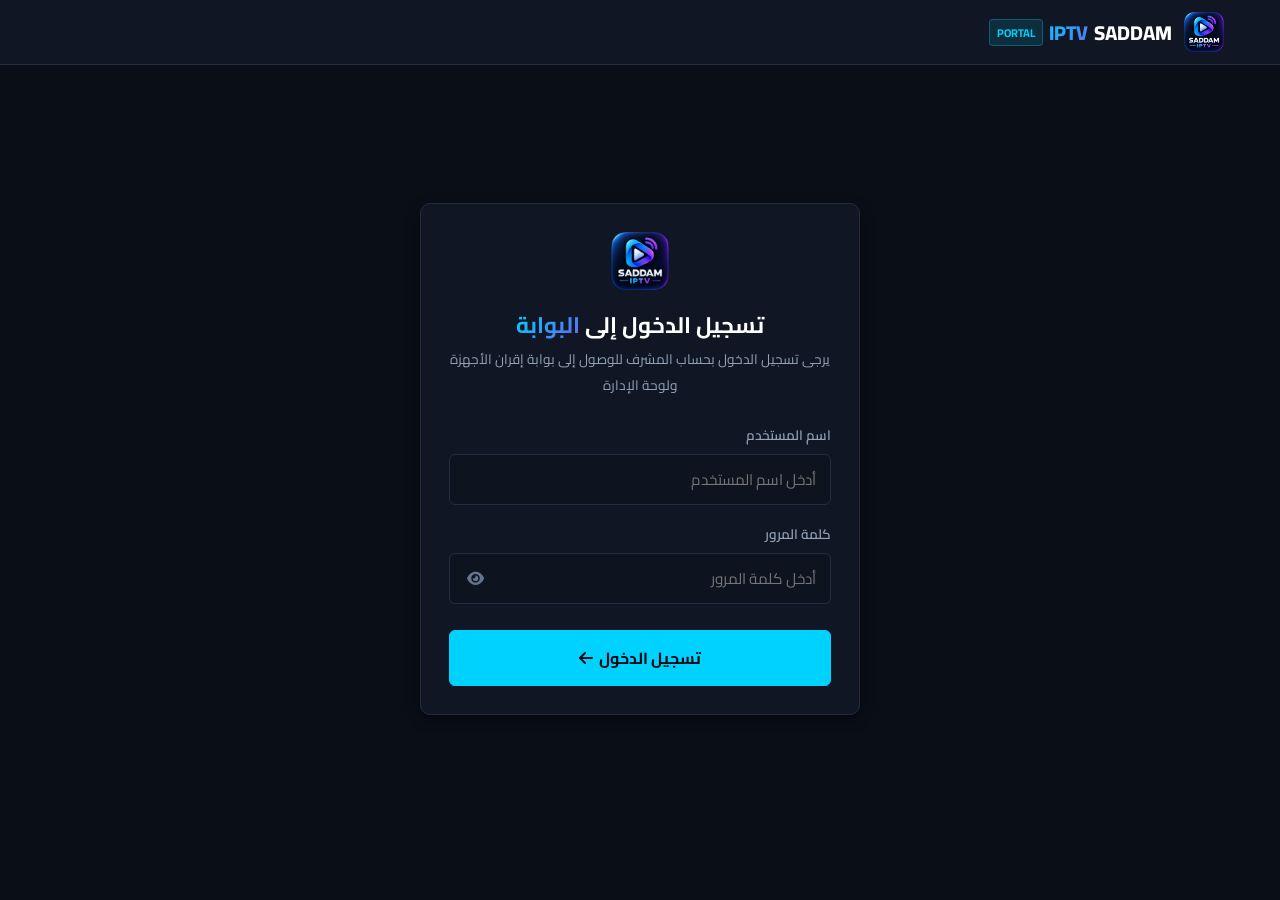
==== commit 96b1d8d7: "Add files via upload" ====
--- a/index.html
+++ b/index.html
@@ -56,6 +56,12 @@
         <button id="btnHeaderPortal" class="btn btn-secondary btn-sm hidden" title="العودة إلى البوابة الرئيسية">
           <i class="fa-solid fa-house"></i>
           <span>الرئيسية</span>
+        </button>
+
+        <!-- Playlists Dashboard Button (Shown when authenticated) -->
+        <button id="btnHeaderPlaylists" class="btn btn-secondary btn-sm hidden" title="عرض وإدارة قوائم التشغيل">
+          <i class="fa-solid fa-satellite-dish"></i>
+          <span>قوائم التشغيل</span>
         </button>
 
         <!-- Admin Panel Button (Shown when authenticated) -->
@@ -158,7 +164,7 @@
               </div>
               <h3 class="portal-card-title">إقران جهاز المشترك</h3>
               <p class="portal-card-desc">
-                إدخال كود <strong>MAC Address</strong> و <strong>Device Key</strong> الخاص بجهاز محدد للتحقق منه وإدارة قنواته ومصادر البث التابعة له حصراً.
+                إدخال كود <strong>MAC Address</strong> و <strong>Device Key</strong> الخاص بجهاز محدد لربطه بحسابك وتفعيل وصوله إلى قوائم البث.
               </p>
             </div>
             <button type="button" class="btn btn-primary" id="btnOpenPairingView" style="width: 100%;">
@@ -167,7 +173,24 @@
             </button>
           </div>
 
-          <!-- Button 2: Admin Panel (لوحة الإدارة) -->
+          <!-- Button 2: Manage Playlists (إدارة قوائم التشغيل) -->
+          <div class="portal-card" id="cardPlaylists">
+            <div>
+              <div class="portal-card-icon green">
+                <i class="fa-solid fa-satellite-dish"></i>
+              </div>
+              <h3 class="portal-card-title">إدارة قوائم التشغيل</h3>
+              <p class="portal-card-desc">
+                عرض وإدارة قوائم التشغيل المحفوظة بحسابك بشكل دائم حتى انتهاء صلاحيتها وتوفيرها لجميع أجهزتك المقترنة.
+              </p>
+            </div>
+            <button type="button" class="btn btn-secondary" id="btnOpenPlaylistsView" style="width: 100%;">
+              <i class="fa-solid fa-list-check"></i>
+              <span>عرض قوائم التشغيل</span>
+            </button>
+          </div>
+
+          <!-- Button 3: Admin Panel (لوحة الإدارة) -->
           <a href="admin.html" class="portal-card" id="cardAdminPanel">
             <div>
               <div class="portal-card-icon purple">
@@ -286,6 +309,10 @@
                 <i class="fa-solid fa-house"></i>
                 <span>البوابة الرئيسية</span>
               </button>
+              <button id="btnPairNewFromDash" class="btn btn-secondary btn-sm" title="إقران جهاز إضافي بحسابك">
+                <i class="fa-solid fa-plus-circle"></i>
+                <span>إقران جهاز آخر</span>
+              </button>
               <a href="admin.html" class="btn btn-secondary btn-sm" title="لوحة الإدارة">
                 <i class="fa-solid fa-chart-pie"></i>
                 <span>لوحة الإدارة</span>
@@ -332,7 +359,7 @@
           <div class="content-card-header">
             <h2 class="card-title">
               <i class="fa-solid fa-satellite-dish" style="color: var(--primary);"></i>
-              <span>قوائم التشغيل التابعة لهذا الجهاز حصراً</span>
+              <span>قوائم التشغيل التابعة للحساب (متاحة لجميع أجهزتك المقترنة)</span>
             </h2>
 
             <div style="display: flex; gap: 8px;">
@@ -419,6 +446,15 @@
           </div>
         </div>
 
+        <!-- Optional Expiration Date Field -->
+        <div class="form-group" style="margin-top: 10px;">
+          <label class="form-label" for="sourceExpiresAtInput">
+            <span>تاريخ انتهاء الصلاحية (اختياري)</span>
+            <span class="form-label-hint">تظل القائمة محفوظة وتعمل حتى هذا التاريخ</span>
+          </label>
+          <input type="date" id="sourceExpiresAtInput" class="form-input latin-code">
+        </div>
+
         <div style="display: flex; gap: 10px; margin-top: 16px;">
           <button type="submit" id="btnSaveSource" class="btn btn-primary" style="flex: 1;">
             <span>حفظ القائمة</span>
--- a/styles.css
+++ b/styles.css
@@ -1203,6 +1203,12 @@
   border: 1px solid rgba(99, 102, 241, 0.35);
 }
 
+.portal-card-icon.green {
+  background: rgba(34, 197, 94, 0.12);
+  color: #22c55e;
+  border: 1px solid rgba(34, 197, 94, 0.3);
+}
+
 .portal-card-title {
   font-size: 1.35rem;
   font-weight: 800;
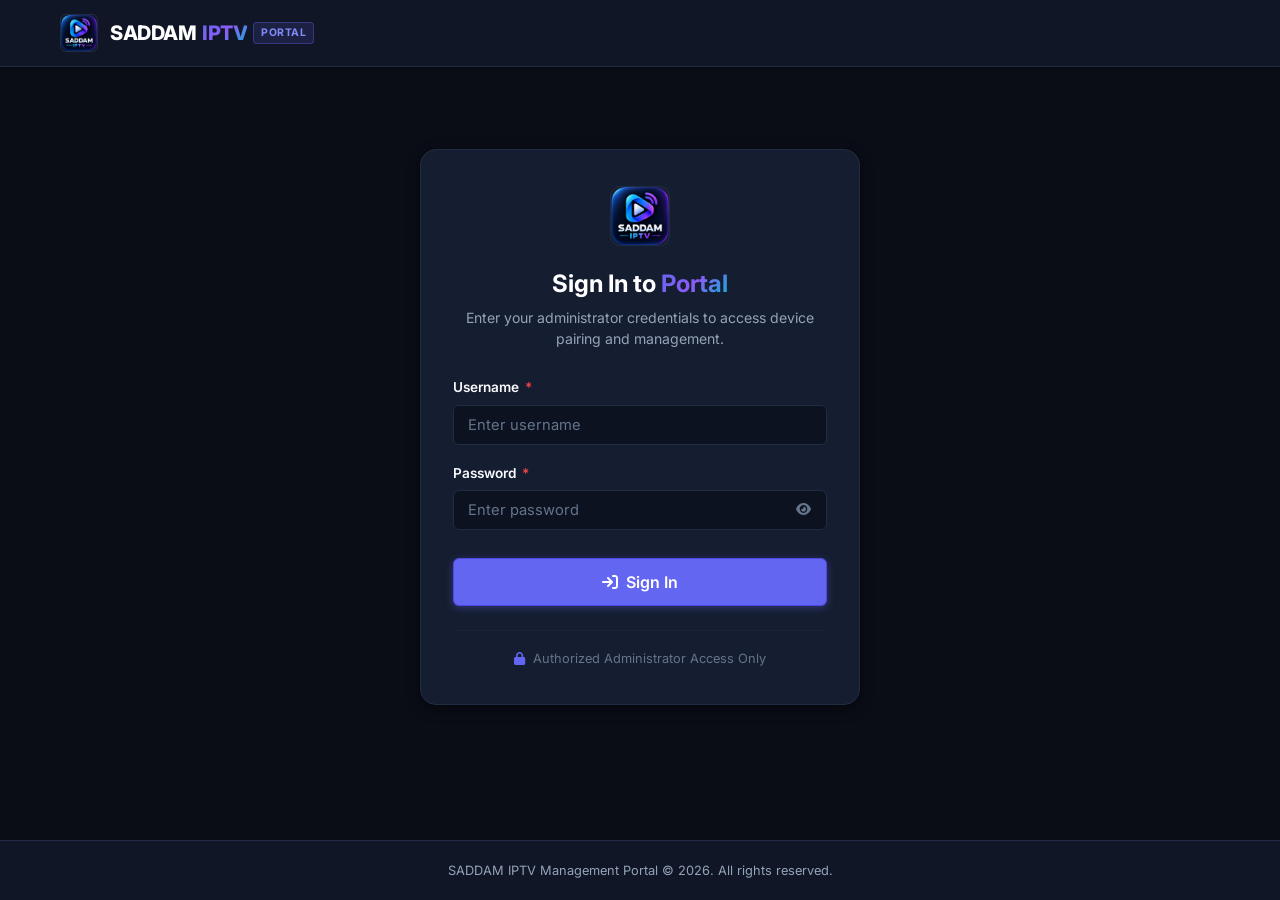
==== commit 34d0340d: "Add files via upload" ====
--- a/index.html
+++ b/index.html
@@ -1,5 +1,5 @@
 <!DOCTYPE html>
-<html lang="ar" dir="rtl">
+<html lang="en" dir="ltr">
 <head>
   <meta charset="UTF-8">
   <meta name="viewport" content="width=device-width, initial-scale=1.0">
@@ -10,16 +10,16 @@
   <meta name="referrer" content="strict-origin-when-cross-origin">
   <meta http-equiv="X-Content-Type-Options" content="nosniff">
 
-  <title>SADDAM IPTV - بوابة التحكم وإقران الأجهزة</title>
-  <meta name="description" content="البوابة الرسمية لتطبيق SADDAM IPTV لإدارة أجهزة البث وإضافة مصادر M3U و Xtream Codes مباشرة.">
+  <title>SADDAM IPTV - Device Management Portal</title>
+  <meta name="description" content="Official SADDAM IPTV Portal for player device pairing, key generation, and streaming management.">
   <link rel="icon" type="image/png" href="logo.png">
 
-  <!-- Google Fonts: Cairo & Outfit -->
+  <!-- Google Fonts: Inter & Outfit -->
   <link rel="preconnect" href="https://fonts.googleapis.com">
   <link rel="preconnect" href="https://fonts.gstatic.com" crossorigin>
-  <link href="https://fonts.googleapis.com/css2?family=Cairo:wght@400;600;700;800&family=Outfit:wght@500;600;700;800&display=swap" rel="stylesheet">
-
-  <!-- FontAwesome 6 Icons -->
+  <link href="https://fonts.googleapis.com/css2?family=Inter:wght@400;500;600;700;800&family=Outfit:wght@500;600;700;800&display=swap" rel="stylesheet">
+
+  <!-- FontAwesome Icons -->
   <link rel="stylesheet" href="https://cdnjs.cloudflare.com/ajax/libs/font-awesome/6.5.1/css/all.min.css">
 
   <!-- Design System -->
@@ -30,7 +30,7 @@
   <!-- ================= Site Header ================= -->
   <header class="site-header">
     <div class="container header-inner">
-      <a href="index.html" class="brand-link" id="brandHomeLink">
+      <a href="index.html" class="brand-link" id="brandLink">
         <img src="logo.png" alt="SADDAM IPTV Logo" class="brand-logo-img">
         <div class="brand-title">
           <span>SADDAM</span>
@@ -40,431 +40,358 @@
       </a>
 
       <div class="header-actions">
-        <!-- Logged-in Admin Pill (Shown when authenticated) -->
-        <div id="adminUserBadge" class="admin-slot-pill hidden">
+        <!-- Logged-in Admin Badge (Visible when authenticated) -->
+        <div id="userBadge" class="user-badge hidden">
           <i class="fa-solid fa-user-shield" style="color: var(--primary);"></i>
-          <span id="adminUserText" style="font-weight: 700;">مشرف</span>
-        </div>
-
-        <!-- Device Info Badge (Shown only when device is paired) -->
-        <div id="headerDeviceBadge" class="admin-slot-pill hidden">
-          <i class="fa-solid fa-tv" style="color: var(--success);"></i>
-          <span id="deviceMacMasked" class="latin-code" style="font-weight: 700; color: #fff;"></span>
-        </div>
-
-        <!-- Back to Portal Home Button (Shown when in pairing or device dashboard) -->
-        <button id="btnHeaderPortal" class="btn btn-secondary btn-sm hidden" title="العودة إلى البوابة الرئيسية">
+          <span id="userNameText">Admin</span>
+        </div>
+
+        <!-- Back to Home Button (Visible in sub-views) -->
+        <button id="btnHeaderHome" class="btn btn-secondary btn-sm hidden" type="button" title="Back to Portal Home">
           <i class="fa-solid fa-house"></i>
-          <span>الرئيسية</span>
+          <span>Home</span>
         </button>
 
-        <!-- Playlists Dashboard Button (Shown when authenticated) -->
-        <button id="btnHeaderPlaylists" class="btn btn-secondary btn-sm hidden" title="عرض وإدارة قوائم التشغيل">
-          <i class="fa-solid fa-satellite-dish"></i>
-          <span>قوائم التشغيل</span>
+        <!-- Admin Page Quick Link (Visible when authenticated) -->
+        <a href="admin.html" id="btnHeaderAdmin" class="btn btn-secondary btn-sm hidden" title="Go to Admin Dashboard">
+          <i class="fa-solid fa-shield-halved"></i>
+          <span>Admin Page</span>
+        </a>
+
+        <!-- Sign Out Button (Visible when authenticated) -->
+        <button id="btnHeaderLogout" class="btn btn-danger btn-sm hidden" type="button" title="Sign out of portal">
+          <i class="fa-solid fa-arrow-right-from-bracket"></i>
+          <span>Sign Out</span>
         </button>
-
-        <!-- Admin Panel Button (Shown when authenticated) -->
-        <a href="admin.html" id="btnAdminAccess" class="btn btn-primary btn-sm hidden" title="الانتقال إلى لوحة الإدارة">
-          <i class="fa-solid fa-chart-pie"></i>
-          <span>لوحة الإدارة</span>
-        </a>
-
-        <!-- Logout Button (Shown when authenticated) -->
-        <button id="btnLogout" class="btn btn-danger btn-sm hidden" title="إنهاء الجلسة وتسجيل الخروج">
-          <i class="fa-solid fa-power-off"></i>
-          <span>خروج</span>
-        </button>
       </div>
     </div>
   </header>
 
-  <!-- ================= Main Content Area ================= -->
-  <main style="flex: 1; padding: 24px 0;">
+  <!-- ================= Main Content Container ================= -->
+  <main style="flex: 1;">
     <div class="container">
 
-      <!-- ====================================================================
-           VIEW 1: PRIMARY LOGIN SCREEN (Gated Entry - SPD Section 2)
-           Shown immediately on visiting site without an active session
-           ==================================================================== -->
-      <section id="loginSection" class="auth-wrapper">
+      <!-- ================================================================
+           VIEW 1: LOGIN VIEW (Gated Entry - Specification Section 3.1 & 3.2)
+           Shown immediately for unauthenticated visitors
+           ================================================================ -->
+      <section id="loginView" class="auth-wrapper">
         <div class="auth-card">
           <div class="auth-header">
-            <img src="logo.png" alt="SADDAM IPTV Logo" class="auth-logo">
-            <h1 class="auth-title">تسجيل الدخول إلى <span class="gradient-text">البوابة</span></h1>
-            <p class="auth-subtitle">
-              يرجى تسجيل الدخول بحساب المشرف للوصول إلى بوابة إقران الأجهزة ولوحة الإدارة
-            </p>
+            <img src="logo.png" alt="SADDAM IPTV" class="auth-logo">
+            <h1 class="auth-title">Sign In to <span class="gradient-text">Portal</span></h1>
+            <p class="auth-subtitle">Enter your administrator credentials to access device pairing and management.</p>
           </div>
 
           <!-- Alert Container -->
-          <div id="loginAlert" class="alert-box hidden"></div>
-
-          <!-- Main Login Form (Username + Password only) -->
-          <form id="mainLoginForm">
+          <div id="loginAlert" class="alert-box alert-danger hidden"></div>
+
+          <!-- Login Form -->
+          <form id="loginForm" novalidate>
             <div class="form-group">
-              <label class="form-label" for="loginUsername">اسم المستخدم</label>
+              <label class="form-label" for="loginUsername">Username <span class="required">*</span></label>
               <div class="input-wrapper">
-                <input 
-                  type="text" 
-                  id="loginUsername" 
-                  class="form-input" 
-                  placeholder="أدخل اسم المستخدم" 
-                  autocomplete="username" 
-                  required
-                >
+                <input type="text" id="loginUsername" class="form-input" placeholder="Enter username" autocomplete="username" required>
               </div>
             </div>
 
             <div class="form-group">
-              <label class="form-label" for="loginPassword">كلمة المرور</label>
+              <label class="form-label" for="loginPassword">Password <span class="required">*</span></label>
               <div class="input-wrapper">
-                <input 
-                  type="password" 
-                  id="loginPassword" 
-                  class="form-input" 
-                  placeholder="أدخل كلمة المرور" 
-                  autocomplete="current-password" 
-                  required
-                >
-                <button type="button" id="toggleLoginPassword" class="password-toggle-btn" title="إظهار / إخفاء كلمة المرور">
-                  <i class="fa-solid fa-eye" id="loginPasswordEye"></i>
+                <input type="password" id="loginPassword" class="form-input" placeholder="Enter password" autocomplete="current-password" required>
+                <button type="button" id="togglePasswordBtn" class="password-toggle-btn" title="Toggle password visibility">
+                  <i class="fa-solid fa-eye" id="togglePasswordIcon"></i>
                 </button>
               </div>
             </div>
 
             <button type="submit" id="btnLoginSubmit" class="btn btn-primary btn-lg" style="width: 100%; margin-top: 10px;">
-              <span id="btnLoginText">تسجيل الدخول</span>
-              <i class="fa-solid fa-arrow-left"></i>
+              <i class="fa-solid fa-arrow-right-to-bracket"></i>
+              <span id="loginBtnText">Sign In</span>
             </button>
           </form>
+
+          <div class="auth-footer">
+            <i class="fa-solid fa-lock" style="color: var(--primary); margin-right: 4px;"></i>
+            Authorized Administrator Access Only
+          </div>
         </div>
       </section>
 
-      <!-- ====================================================================
-           VIEW 2: PORTAL HOME (After Successful Login - SPD Section 3)
-           Offers two clear options: Pair Device OR Admin Panel
-           ==================================================================== -->
-      <section id="portalSection" class="portal-wrapper hidden">
-        <div class="portal-welcome-card">
-          <h2 style="font-size: 1.6rem; color: #fff; margin-bottom: 8px;">
-            مرحباً بك في بوابة <span class="gradient-text">SADDAM IPTV</span>
-          </h2>
-          <p style="color: var(--text-muted); font-size: 0.95rem;">
-            جلسة الدخول نشطة ومؤمنة. اختر الإجراء المطلوب للمتابعة:
-          </p>
-        </div>
-
-        <div class="portal-grid">
-          <!-- Button 1: Pair Device (إقران جهاز) -->
-          <div class="portal-card" id="cardPairDevice">
+      <!-- ================================================================
+           VIEW 2: HOME VIEW (Specification Section 3.3)
+           Post-login home page featuring exactly TWO primary actions
+           ================================================================ -->
+      <section id="homeView" class="home-wrapper hidden">
+        <div class="home-banner">
+          <h1>Welcome, <span id="welcomeUserName" class="gradient-text">Admin</span></h1>
+          <p>Choose an action below to pair player devices or access system management.</p>
+        </div>
+
+        <div class="two-actions-grid">
+          <!-- Action 1: Pair Devices -->
+          <div class="action-card">
             <div>
-              <div class="portal-card-icon blue">
+              <div class="action-card-icon">
                 <i class="fa-solid fa-tv"></i>
               </div>
-              <h3 class="portal-card-title">إقران جهاز المشترك</h3>
-              <p class="portal-card-desc">
-                إدخال كود <strong>MAC Address</strong> و <strong>Device Key</strong> الخاص بجهاز محدد لربطه بحسابك وتفعيل وصوله إلى قوائم البث.
-              </p>
-            </div>
-            <button type="button" class="btn btn-primary" id="btnOpenPairingView" style="width: 100%;">
-              <i class="fa-solid fa-link"></i>
-              <span>إقران جهاز (Pair Device)</span>
+              <div class="action-card-content">
+                <h2>Pair Devices</h2>
+                <p>Register new IPTV player devices using their MAC address, generate secure 6-digit Device KEYs, and view registered hardware.</p>
+              </div>
+            </div>
+            <button type="button" id="btnOpenPairDevices" class="btn btn-primary btn-lg" style="width: 100%;">
+              <span>Pair Devices</span>
+              <i class="fa-solid fa-arrow-right"></i>
             </button>
           </div>
 
-          <!-- Button 2: Manage Playlists (إدارة قوائم التشغيل) -->
-          <div class="portal-card" id="cardPlaylists">
+          <!-- Action 2: Admin Page -->
+          <div class="action-card">
             <div>
-              <div class="portal-card-icon green">
-                <i class="fa-solid fa-satellite-dish"></i>
-              </div>
-              <h3 class="portal-card-title">إدارة قوائم التشغيل</h3>
-              <p class="portal-card-desc">
-                عرض وإدارة قوائم التشغيل المحفوظة بحسابك بشكل دائم حتى انتهاء صلاحيتها وتوفيرها لجميع أجهزتك المقترنة.
-              </p>
-            </div>
-            <button type="button" class="btn btn-secondary" id="btnOpenPlaylistsView" style="width: 100%;">
-              <i class="fa-solid fa-list-check"></i>
-              <span>عرض قوائم التشغيل</span>
+              <div class="action-card-icon admin">
+                <i class="fa-solid fa-shield-halved"></i>
+              </div>
+              <div class="action-card-content">
+                <h2>Admin Page</h2>
+                <p>Manage M3U & Xtream playlists, oversee registered devices, inspect security audit logs, and configure administrator accounts.</p>
+              </div>
+            </div>
+            <a href="admin.html" id="btnOpenAdminPage" class="btn btn-secondary btn-lg" style="width: 100%;">
+              <span>Admin Page</span>
+              <i class="fa-solid fa-arrow-right"></i>
+            </a>
+          </div>
+        </div>
+      </section>
+
+      <!-- ================================================================
+           VIEW 3: PAIR DEVICES VIEW (Specification Section 3.4)
+           Dedicated workflow for pairing devices and listing registered devices
+           ================================================================ -->
+      <section id="pairDevicesView" class="pair-section-wrapper hidden">
+        <div class="section-top-nav">
+          <div>
+            <h2>Device Pairing & Registration</h2>
+            <p>Register an IPTV player using its MAC address. A unique 6-digit Device KEY will be generated.</p>
+          </div>
+          <button type="button" id="btnBackHome" class="btn btn-secondary btn-sm">
+            <i class="fa-solid fa-arrow-left"></i>
+            <span>Back to Home</span>
+          </button>
+        </div>
+
+        <div class="pair-layout">
+          <!-- Left Column: Registration Form -->
+          <div class="card">
+            <div class="card-header">
+              <h3 class="card-title">
+                <i class="fa-solid fa-plus-circle" style="color: var(--primary);"></i>
+                <span>Register Device</span>
+              </h3>
+            </div>
+
+            <!-- Form Alert -->
+            <div id="pairAlert" class="alert-box alert-danger hidden"></div>
+
+            <form id="pairDeviceForm" novalidate>
+              <div class="form-group">
+                <label class="form-label" for="macAddressInput">
+                  MAC Address <span class="required">*</span>
+                </label>
+                <div class="input-wrapper">
+                  <input type="text" id="macAddressInput" class="form-input code-font" placeholder="00:1A:79:AB:CD:EF" maxlength="17" autocomplete="off" required>
+                </div>
+                <span class="form-hint">6-octet hexadecimal format (e.g. 00:1A:79:AB:CD:EF).</span>
+              </div>
+
+              <div class="form-group">
+                <label class="form-label" for="deviceLabelInput">Device Name / Label</label>
+                <input type="text" id="deviceLabelInput" class="form-input" placeholder="e.g. Living Room TV, Bedroom Box" maxlength="60">
+                <span class="form-hint">Optional friendly name to identify this device.</span>
+              </div>
+
+              <div class="form-group">
+                <label class="form-label" for="deviceNotesInput">Notes</label>
+                <textarea id="deviceNotesInput" class="form-textarea" rows="2" placeholder="Optional notes (location, user, notes)" maxlength="200"></textarea>
+              </div>
+
+              <button type="submit" id="btnPairSubmit" class="btn btn-primary" style="width: 100%;">
+                <i class="fa-solid fa-link"></i>
+                <span id="pairSubmitText">Pair Device</span>
+              </button>
+            </form>
+          </div>
+
+          <!-- Right Column: Registered Devices List -->
+          <div class="card">
+            <div class="card-header">
+              <h3 class="card-title">
+                <i class="fa-solid fa-list-check" style="color: var(--primary);"></i>
+                <span>Registered Devices</span>
+                <span id="deviceCountBadge" class="badge badge-dim">0</span>
+              </h3>
+              <div style="display: flex; gap: 8px;">
+                <input type="text" id="deviceSearchInput" class="form-input" placeholder="Search by MAC or name..." style="padding: 6px 12px; font-size: 0.82rem; width: 220px;">
+                <button type="button" id="btnRefreshDevices" class="btn btn-secondary btn-sm" title="Refresh device list">
+                  <i class="fa-solid fa-rotate-right"></i>
+                </button>
+              </div>
+            </div>
+
+            <div class="table-container">
+              <table class="data-table">
+                <thead>
+                  <tr>
+                    <th>Device Name</th>
+                    <th>MAC Address</th>
+                    <th>Status</th>
+                    <th>Registered</th>
+                    <th>Last Seen</th>
+                    <th style="text-align: right;">Actions</th>
+                  </tr>
+                </thead>
+                <tbody id="devicesTableBody">
+                  <tr>
+                    <td colspan="6" class="empty-state">
+                      <i class="fa-solid fa-tv"></i>
+                      <p>Loading registered devices...</p>
+                    </td>
+                  </tr>
+                </tbody>
+              </table>
+            </div>
+          </div>
+        </div>
+      </section>
+
+    </div>
+  </main>
+
+  <!-- ================= Footer ================= -->
+  <footer class="site-footer">
+    <div class="container">
+      <p>SADDAM IPTV Management Portal &copy; 2026. All rights reserved.</p>
+    </div>
+  </footer>
+
+  <!-- ================= MODAL: Device Paired Successfully ================= -->
+  <div id="pairSuccessModal" class="modal-overlay">
+    <div class="modal-dialog">
+      <div class="modal-header">
+        <h3 class="modal-title" style="color: var(--success); display: flex; align-items: center; gap: 8px;">
+          <i class="fa-solid fa-circle-check"></i>
+          <span>Device Paired Successfully</span>
+        </h3>
+        <button type="button" class="modal-close-btn" id="btnClosePairSuccessModal">&times;</button>
+      </div>
+      <div class="modal-body">
+        <div style="margin-bottom: 16px;">
+          <div style="display: flex; justify-content: space-between; padding: 6px 0; border-bottom: 1px solid var(--border-subtle);">
+            <span style="color: var(--text-dim);">Device Name:</span>
+            <strong id="modalSuccessDeviceName">-</strong>
+          </div>
+          <div style="display: flex; justify-content: space-between; padding: 6px 0; border-bottom: 1px solid var(--border-subtle);">
+            <span style="color: var(--text-dim);">MAC Address:</span>
+            <span id="modalSuccessMac" class="code-font" style="font-weight: 700;">-</span>
+          </div>
+          <div style="display: flex; justify-content: space-between; padding: 6px 0;">
+            <span style="color: var(--text-dim);">Status:</span>
+            <span class="badge badge-success">Active</span>
+          </div>
+        </div>
+
+        <!-- 6-digit Device KEY Display -->
+        <div class="key-display-card">
+          <div class="key-display-title">Device KEY</div>
+          <div id="modalSuccessDeviceKey" class="key-display-digits">------</div>
+          <button type="button" id="btnCopyDeviceKey" class="btn btn-secondary btn-sm">
+            <i class="fa-regular fa-copy"></i>
+            <span id="btnCopyText">Copy Device KEY</span>
+          </button>
+        </div>
+
+        <div class="alert-box alert-warning" style="margin-top: 14px;">
+          <i class="fa-solid fa-triangle-exclamation"></i>
+          <span>Enter this 6-digit Device KEY on your IPTV player application. For security, this key is only displayed once and cannot be retrieved later.</span>
+        </div>
+      </div>
+      <div class="modal-footer">
+        <button type="button" id="btnDonePairSuccess" class="btn btn-primary">Done</button>
+      </div>
+    </div>
+  </div>
+
+  <!-- ================= MODAL: Reset Key Confirmation & Success ================= -->
+  <div id="resetKeyModal" class="modal-overlay">
+    <div class="modal-dialog">
+      <div class="modal-header">
+        <h3 class="modal-title" style="display: flex; align-items: center; gap: 8px;">
+          <i class="fa-solid fa-key" style="color: var(--warning);"></i>
+          <span id="resetKeyModalTitle">Reset Device KEY</span>
+        </h3>
+        <button type="button" class="modal-close-btn" id="btnCloseResetKeyModal">&times;</button>
+      </div>
+      <div class="modal-body" id="resetKeyModalBody">
+        <!-- Step 1: Confirmation prompt -->
+        <div id="resetKeyConfirmView">
+          <p style="margin-bottom: 14px;">Are you sure you want to reset the Device KEY for <strong id="resetTargetDeviceName">-</strong> (<span id="resetTargetMac" class="code-font"></span>)?</p>
+          <div class="alert-box alert-warning">
+            <i class="fa-solid fa-triangle-exclamation"></i>
+            <span>This will revoke all active sessions for this device and generate a new 6-digit Device KEY.</span>
+          </div>
+        </div>
+
+        <!-- Step 2: New Key Result -->
+        <div id="resetKeyResultView" class="hidden">
+          <div class="alert-box alert-success">
+            <i class="fa-solid fa-circle-check"></i>
+            <span>Device KEY has been reset successfully.</span>
+          </div>
+          <div class="key-display-card">
+            <div class="key-display-title">New Device KEY</div>
+            <div id="modalNewDeviceKey" class="key-display-digits">------</div>
+            <button type="button" id="btnCopyNewDeviceKey" class="btn btn-secondary btn-sm">
+              <i class="fa-regular fa-copy"></i>
+              <span id="btnCopyNewKeyText">Copy Device KEY</span>
             </button>
           </div>
-
-          <!-- Button 3: Admin Panel (لوحة الإدارة) -->
-          <a href="admin.html" class="portal-card" id="cardAdminPanel">
-            <div>
-              <div class="portal-card-icon purple">
-                <i class="fa-solid fa-user-shield"></i>
-              </div>
-              <h3 class="portal-card-title">لوحة الإدارة الشاملة</h3>
-              <p class="portal-card-desc">
-                إدارة كاملة لكافة أجهزة المشتركين، قوائم التشغيل، نشاط الأجهزة، المزامنة، وسجل العمليات الأمني وإعدادات النظام.
-              </p>
-            </div>
-            <div class="btn btn-secondary" style="width: 100%; text-align: center;">
-              <i class="fa-solid fa-chart-pie"></i>
-              <span>لوحة الإدارة (Admin Panel)</span>
-            </div>
-          </a>
-        </div>
-      </section>
-
-      <!-- ====================================================================
-           VIEW 3: DEVICE PAIRING SCREEN (SPD Section 3.1 & 5)
-           Requires valid MAC Address + Device Key (PIN)
-           ==================================================================== -->
-      <section id="pairingSection" class="auth-wrapper hidden">
-        <div class="auth-card">
-          <div style="display: flex; justify-content: space-between; align-items: center; margin-bottom: 16px;">
-            <button type="button" id="btnBackToPortalFromPairing" class="btn btn-secondary btn-sm">
-              <i class="fa-solid fa-arrow-right"></i>
-              <span>العودة للبوابة</span>
-            </button>
-            <span class="badge badge-blue">إقران جهاز</span>
-          </div>
-
-          <div class="auth-header">
-            <h1 class="auth-title">إقران <span class="gradient-text">جهاز المشترك</span></h1>
-            <p class="auth-subtitle">
-              أدخل رمز <strong>MAC</strong> ومفتاح الجهاز <strong>Device Key (PIN)</strong> الظاهرين في تطبيق SADDAM IPTV على شاشة المشترك.
-            </p>
-          </div>
-
-          <!-- Alert Container -->
-          <div id="pairingAlert" class="alert-box hidden"></div>
-
-          <!-- Direct Pairing Form -->
-          <form id="pairingForm">
-            <div class="form-group">
-              <label class="form-label" for="macInput">
-                <span>رمز الجهاز (MAC Code)</span>
-                <span class="form-label-hint open-help-modal">أين أجد الرمز؟</span>
-              </label>
-              <div class="input-wrapper">
-                <input 
-                  type="text" 
-                  id="macInput" 
-                  class="form-input code-style" 
-                  placeholder="AA:BB:CC:11:22:33" 
-                  maxlength="17" 
-                  autocomplete="off" 
-                  spellcheck="false" 
-                  required
-                >
-              </div>
-            </div>
-
-            <div class="form-group">
-              <label class="form-label" for="pinInput">
-                <span>مفتاح الجهاز / PIN (6 أرقام)</span>
-              </label>
-              <div class="input-wrapper">
-                <input 
-                  type="password" 
-                  id="pinInput" 
-                  class="form-input code-style" 
-                  placeholder="••••••" 
-                  maxlength="6" 
-                  pattern="[0-9]{6}" 
-                  inputmode="numeric" 
-                  autocomplete="off" 
-                  required
-                >
-                <button type="button" id="togglePinVisibility" class="password-toggle-btn" title="إظهار / إخفاء الرمز">
-                  <i class="fa-solid fa-eye" id="pinEyeIcon"></i>
-                </button>
-              </div>
-            </div>
-
-            <button type="submit" id="btnPair" class="btn btn-primary btn-lg" style="width: 100%; margin-top: 10px;">
-              <span id="btnPairText">التحقق وإقران الجهاز</span>
-              <i class="fa-solid fa-arrow-left"></i>
-            </button>
-          </form>
-        </div>
-      </section>
-
-      <!-- ====================================================================
-           VIEW 4: PAIRED DEVICE DASHBOARD (Manage Playlists for This Device)
-           ==================================================================== -->
-      <section id="dashboardSection" class="hidden">
-        
-        <!-- Device Quick Info Card -->
-        <div class="content-card">
-          <div class="flex-between">
-            <div>
-              <div style="display: flex; align-items: center; gap: 8px;">
-                <h2 id="deviceLabel" style="font-size: 1.2rem; color: #fff; margin-bottom: 4px;">جهاز التلفاز</h2>
-                <span class="badge badge-green"><i class="fa-solid fa-circle-check"></i> متصل بنجاح</span>
-              </div>
-              <div style="font-size: 0.85rem; color: var(--text-muted); display: flex; gap: 14px; flex-wrap: wrap; margin-top: 4px;">
-                <span>MAC: <strong id="deviceMacFull" class="latin-code" style="color: #fff;">-</strong></span>
-                <span>المنصة: <strong id="devicePlatform">-</strong></span>
-                <span>المزامنة: <strong id="deviceSyncVersion" class="latin-code" style="color: var(--primary);">v1</strong></span>
-              </div>
-            </div>
-
-            <div style="display: flex; gap: 8px; flex-wrap: wrap;">
-              <button id="btnBackToPortalFromDash" class="btn btn-secondary btn-sm" title="العودة للبوابة الرئيسية">
-                <i class="fa-solid fa-house"></i>
-                <span>البوابة الرئيسية</span>
-              </button>
-              <button id="btnPairNewFromDash" class="btn btn-secondary btn-sm" title="إقران جهاز إضافي بحسابك">
-                <i class="fa-solid fa-plus-circle"></i>
-                <span>إقران جهاز آخر</span>
-              </button>
-              <a href="admin.html" class="btn btn-secondary btn-sm" title="لوحة الإدارة">
-                <i class="fa-solid fa-chart-pie"></i>
-                <span>لوحة الإدارة</span>
-              </a>
-              <button id="btnOpenAddSource" class="btn btn-primary btn-sm">
-                <i class="fa-solid fa-plus"></i> إضافة قائمة جديدة
-              </button>
-              <button id="btnUnlink" class="btn btn-danger btn-sm" title="إلغاء ربط هذا الجهاز من هذه الجلسة">
-                <i class="fa-solid fa-link-slash"></i> إلغاء الربط
-              </button>
-            </div>
-          </div>
-        </div>
-
-        <!-- Sources Overview Stats -->
-        <div class="stats-grid">
-          <div class="stat-card">
-            <div class="stat-info">
-              <h3>إجمالي القوائم</h3>
-              <div class="stat-number" id="statTotalSources">0</div>
-            </div>
-            <div class="stat-icon"><i class="fa-solid fa-list-check"></i></div>
-          </div>
-
-          <div class="stat-card">
-            <div class="stat-info">
-              <h3>القوائم المفعلة</h3>
-              <div class="stat-number" id="statActiveSources" style="color: var(--success);">0</div>
-            </div>
-            <div class="stat-icon green"><i class="fa-solid fa-circle-check"></i></div>
-          </div>
-
-          <div class="stat-card">
-            <div class="stat-info">
-              <h3>القوائم الصالحة</h3>
-              <div class="stat-number" id="statWorkingSources" style="color: var(--primary);">0</div>
-            </div>
-            <div class="stat-icon purple"><i class="fa-solid fa-signal"></i></div>
-          </div>
-        </div>
-
-        <!-- Playlists List Card -->
-        <div class="content-card">
-          <div class="content-card-header">
-            <h2 class="card-title">
-              <i class="fa-solid fa-satellite-dish" style="color: var(--primary);"></i>
-              <span>قوائم التشغيل التابعة للحساب (متاحة لجميع أجهزتك المقترنة)</span>
-            </h2>
-
-            <div style="display: flex; gap: 8px;">
-              <input type="text" id="sourceSearchInput" class="form-input" placeholder="بحث في القوائم..." style="width: 180px; min-height: 36px; padding: 6px 10px; font-size: 0.85rem;">
-              <select id="sourceFilterSelect" class="form-input" style="width: 120px; min-height: 36px; padding: 6px 8px; font-size: 0.85rem;">
-                <option value="all">الكل</option>
-                <option value="active">المفعلة</option>
-                <option value="disabled">المعطلة</option>
-              </select>
-            </div>
-          </div>
-
-          <div id="sourcesContainer">
-            <!-- Populated dynamically -->
-          </div>
-        </div>
-
-      </section>
-
-    </div>
-  </main>
-
-  <!-- Help Modal -->
-  <div id="modalHelp" class="modal-overlay hidden">
-    <div class="modal-card" style="max-width: 480px;">
+          <p class="form-hint text-center">Please enter this new key on the player device.</p>
+        </div>
+      </div>
+      <div class="modal-footer" id="resetKeyModalFooter">
+        <button type="button" id="btnCancelResetKey" class="btn btn-secondary">Cancel</button>
+        <button type="button" id="btnConfirmResetKey" class="btn btn-primary">Confirm Reset</button>
+        <button type="button" id="btnCloseResetResult" class="btn btn-primary hidden">Done</button>
+      </div>
+    </div>
+  </div>
+
+  <!-- ================= MODAL: Unpair Device Confirmation ================= -->
+  <div id="unpairModal" class="modal-overlay">
+    <div class="modal-dialog">
       <div class="modal-header">
-        <h3 class="card-title">أين أجد كود MAC ومفتاح الجهاز PIN؟</h3>
-        <button class="modal-close-btn" id="closeHelpModal"><i class="fa-solid fa-xmark"></i></button>
-      </div>
-      <p style="font-size: 0.9rem; line-height: 1.6; color: var(--text-muted);">
-        1. افتح تطبيق <strong>SADDAM IPTV</strong> على جهاز المشترك.<br>
-        2. ستظهر لك شاشة الإقران أو شاشة الإعدادات.<br>
-        3. يظهر كود الـ <strong>MAC Address</strong> و <strong>Device Key</strong> بوضوح في أسفل الشاشة.<br>
-        4. أدخل الرمزين في واجهة الإقران لربط الجهاز وإضافة القوائم له حصراً.
-      </p>
+        <h3 class="modal-title" style="color: var(--danger); display: flex; align-items: center; gap: 8px;">
+          <i class="fa-solid fa-triangle-exclamation"></i>
+          <span>Confirm Unpair Device</span>
+        </h3>
+        <button type="button" class="modal-close-btn" id="btnCloseUnpairModal">&times;</button>
+      </div>
+      <div class="modal-body">
+        <p style="margin-bottom: 14px;">Are you sure you want to unpair <strong id="unpairTargetDeviceName">-</strong> (<span id="unpairTargetMac" class="code-font"></span>)?</p>
+        <div class="alert-box alert-info">
+          <i class="fa-solid fa-shield-halved"></i>
+          <span><strong>Playlists are preserved:</strong> Playlists belong to your account and will NOT be deleted or altered by unpairing this device.</span>
+        </div>
+      </div>
+      <div class="modal-footer">
+        <button type="button" id="btnCancelUnpair" class="btn btn-secondary">Cancel</button>
+        <button type="button" id="btnConfirmUnpair" class="btn btn-danger">Unpair Device</button>
+      </div>
     </div>
   </div>
 
-  <!-- Add / Edit Source Modal -->
-  <div id="modalSource" class="modal-overlay hidden">
-    <div class="modal-card">
-      <div class="modal-header">
-        <h3 class="card-title" id="sourceModalTitle">إضافة قائمة جديدة</h3>
-        <button class="modal-close-btn" id="closeSourceModal"><i class="fa-solid fa-xmark"></i></button>
-      </div>
-
-      <div id="modalSourceAlert" class="alert-box hidden"></div>
-
-      <form id="sourceForm">
-        <!-- Tabs for M3U vs Xtream -->
-        <div style="display: flex; gap: 8px; margin-bottom: 16px;">
-          <button type="button" id="tabOptionM3u" class="btn btn-secondary btn-sm" style="flex: 1; border-color: var(--primary);">قائمة M3U / M3U8</button>
-          <button type="button" id="tabOptionXtream" class="btn btn-secondary btn-sm" style="flex: 1;">خادم Xtream Codes</button>
-        </div>
-
-        <div class="form-group">
-          <label class="form-label" for="sourceNameInput">اسم القائمة</label>
-          <input type="text" id="sourceNameInput" class="form-input" placeholder="مثال: قنوات الرياضة والأفلام" required>
-        </div>
-
-        <!-- M3U Fields -->
-        <div id="m3uFields">
-          <div class="form-group">
-            <label class="form-label" for="sourceUrlInput">رابط قائمة M3U / M3U8</label>
-            <input type="url" id="sourceUrlInput" class="form-input latin-code" placeholder="https://example.com/playlist.m3u">
-          </div>
-        </div>
-
-        <!-- Xtream Fields -->
-        <div id="xtreamFields" class="hidden">
-          <div class="form-group">
-            <label class="form-label" for="xtreamServerInput">عنوان السيرفر (Server URL)</label>
-            <input type="url" id="xtreamServerInput" class="form-input latin-code" placeholder="http://example.com:8080">
-          </div>
-          <div style="display: grid; grid-template-columns: 1fr 1fr; gap: 10px;">
-            <div class="form-group">
-              <label class="form-label" for="xtreamUserInput">اسم المستخدم</label>
-              <input type="text" id="xtreamUserInput" class="form-input latin-code" placeholder="Username">
-            </div>
-            <div class="form-group">
-              <label class="form-label" for="xtreamPassInput">كلمة المرور</label>
-              <input type="password" id="xtreamPassInput" class="form-input latin-code" placeholder="Password">
-            </div>
-          </div>
-        </div>
-
-        <!-- Optional Expiration Date Field -->
-        <div class="form-group" style="margin-top: 10px;">
-          <label class="form-label" for="sourceExpiresAtInput">
-            <span>تاريخ انتهاء الصلاحية (اختياري)</span>
-            <span class="form-label-hint">تظل القائمة محفوظة وتعمل حتى هذا التاريخ</span>
-          </label>
-          <input type="date" id="sourceExpiresAtInput" class="form-input latin-code">
-        </div>
-
-        <div style="display: flex; gap: 10px; margin-top: 16px;">
-          <button type="submit" id="btnSaveSource" class="btn btn-primary" style="flex: 1;">
-            <span>حفظ القائمة</span>
-          </button>
-          <button type="button" class="btn btn-secondary" id="cancelSourceModalBtn">إلغاء</button>
-        </div>
-      </form>
-    </div>
-  </div>
-
+  <!-- Application Logic -->
   <script src="app.js"></script>
 </body>
-</html>+</html>
--- a/styles.css
+++ b/styles.css
@@ -1,56 +1,58 @@
 /* ==========================================================================
-   SADDAM IPTV - High-Performance Design System & Layout
-   Optimized for maximum speed, smoothness, and responsiveness on all devices,
-   including older Android TV boxes, budget phones, and legacy desktop browsers.
-   - Zero heavy backdrop-filters (prevents GPU lag & frame drops)
-   - Zero fixed-attachment repaints
-   - Clean, lightweight, modern dark aesthetic with crisp 1px borders
-   - High accessibility and tap targets (minimum 44px)
-   - Full RTL (Arabic) support with Latin monospace for MAC/code values
+   SADDAM IPTV - Modern Dark Management System
+   English LTR Design System - High Performance, Responsive, Clean
    ========================================================================== */
 
 :root {
-  --bg-dark: #0a0e17;
-  --bg-surface: #101623;
-  --bg-card: #151d2d;
-  --bg-card-hover: #1c263b;
-  --bg-input: #0d131f;
+  --bg-base: #0a0d16;
+  --bg-surface: #101626;
+  --bg-card: #151d30;
+  --bg-card-hover: #1c263e;
+  --bg-input: #0c1220;
   
-  --border-color: #232d42;
-  --border-focus: #00d2ff;
+  --border-color: #212c44;
+  --border-subtle: #192237;
+  --border-focus: #6366f1;
   
-  --primary: #00d2ff;
-  --primary-hover: #00b4dc;
-  --primary-gradient: linear-gradient(135deg, #00d2ff 0%, #6366f1 100%);
-  --secondary: #6366f1;
-  --accent: #8b5cf6;
+  --primary: #6366f1;
+  --primary-hover: #4f46e5;
+  --primary-gradient: linear-gradient(135deg, #6366f1 0%, #8b5cf6 50%, #06b6d4 100%);
+  --accent-cyan: #06b6d4;
+  --accent-purple: #8b5cf6;
   
   --success: #10b981;
   --success-bg: rgba(16, 185, 129, 0.12);
+  --success-border: rgba(16, 185, 129, 0.28);
+  
   --warning: #f59e0b;
   --warning-bg: rgba(245, 158, 11, 0.12);
+  --warning-border: rgba(245, 158, 11, 0.28);
+  
   --danger: #ef4444;
   --danger-bg: rgba(239, 68, 68, 0.12);
+  --danger-border: rgba(239, 68, 68, 0.28);
+  
   --info: #3b82f6;
   --info-bg: rgba(59, 130, 246, 0.12);
+  --info-border: rgba(59, 130, 246, 0.28);
 
   --text-main: #f8fafc;
   --text-muted: #94a3b8;
   --text-dim: #64748b;
 
-  --border-radius-sm: 6px;
-  --border-radius-md: 10px;
-  --border-radius-lg: 16px;
-
-  --font-arabic: 'Cairo', system-ui, -apple-system, BlinkMacSystemFont, 'Segoe UI', Roboto, sans-serif;
-  --font-code: 'Outfit', 'Consolas', monospace;
-
-  --shadow-sm: 0 1px 3px rgba(0, 0, 0, 0.4);
-  --shadow-md: 0 4px 12px rgba(0, 0, 0, 0.5);
-  --shadow-modal: 0 10px 25px rgba(0, 0, 0, 0.8);
-}
-
-/* ================= Reset & Base Styles ================= */
+  --radius-sm: 6px;
+  --radius-md: 10px;
+  --radius-lg: 16px;
+
+  --font-sans: 'Inter', -apple-system, BlinkMacSystemFont, 'Segoe UI', Roboto, Helvetica, Arial, sans-serif;
+  --font-mono: 'Outfit', 'JetBrains Mono', 'Consolas', 'Courier New', monospace;
+
+  --shadow-sm: 0 1px 3px rgba(0, 0, 0, 0.35);
+  --shadow-md: 0 4px 14px rgba(0, 0, 0, 0.45);
+  --shadow-lg: 0 12px 30px rgba(0, 0, 0, 0.7);
+}
+
+/* ================= Reset & Base ================= */
 *, *::before, *::after {
   box-sizing: border-box;
   margin: 0;
@@ -58,10 +60,10 @@
 }
 
 html {
-  font-family: var(--font-arabic);
-  direction: rtl;
-  text-align: right;
-  background-color: var(--bg-dark);
+  font-family: var(--font-sans);
+  direction: ltr;
+  text-align: left;
+  background-color: var(--bg-base);
   color: var(--text-main);
   scroll-behavior: smooth;
   min-height: 100%;
@@ -72,23 +74,28 @@
   min-height: 100vh;
   display: flex;
   flex-direction: column;
-  background-color: var(--bg-dark);
+  background-color: var(--bg-base);
   color: var(--text-main);
   overflow-x: hidden;
+  line-height: 1.5;
 }
 
 .container {
   width: 100%;
   max-width: 1200px;
   margin: 0 auto;
-  padding: 0 16px;
+  padding: 0 20px;
 }
 
 /* Typography */
-h1, h2, h3, h4, h5 {
+h1, h2, h3, h4, h5, h6 {
   font-weight: 700;
   line-height: 1.3;
   color: #ffffff;
+}
+
+p {
+  color: var(--text-muted);
 }
 
 .gradient-text {
@@ -98,28 +105,27 @@
   display: inline-block;
 }
 
-.latin-code {
-  font-family: var(--font-code);
-  direction: ltr;
-  display: inline-block;
+.code-font {
+  font-family: var(--font-mono);
   letter-spacing: 0.5px;
 }
 
-/* ================= Header ================= */
+/* ================= Site Header ================= */
 .site-header {
   border-bottom: 1px solid var(--border-color);
   background-color: var(--bg-surface);
   position: sticky;
   top: 0;
   z-index: 50;
-  padding: 12px 0;
+  padding: 14px 0;
+  box-shadow: var(--shadow-sm);
 }
 
 .header-inner {
   display: flex;
   align-items: center;
   justify-content: space-between;
-  gap: 12px;
+  gap: 16px;
 }
 
 .brand-link {
@@ -131,10 +137,11 @@
 }
 
 .brand-logo-img {
-  width: 40px;
-  height: 40px;
-  border-radius: 8px;
+  width: 38px;
+  height: 38px;
+  border-radius: var(--radius-sm);
   object-fit: cover;
+  border: 1px solid var(--border-color);
 }
 
 .brand-title {
@@ -144,16 +151,19 @@
   align-items: center;
   gap: 6px;
   color: #fff;
+  letter-spacing: -0.5px;
 }
 
 .brand-badge {
-  font-size: 0.7rem;
-  background: rgba(0, 210, 255, 0.12);
-  color: var(--primary);
-  border: 1px solid rgba(0, 210, 255, 0.3);
+  font-size: 0.65rem;
+  background: rgba(99, 102, 241, 0.15);
+  color: #818cf8;
+  border: 1px solid rgba(99, 102, 241, 0.35);
   padding: 2px 7px;
   border-radius: 4px;
   font-weight: 700;
+  letter-spacing: 0.5px;
+  text-transform: uppercase;
 }
 
 .brand-badge.admin {
@@ -165,121 +175,167 @@
 .header-actions {
   display: flex;
   align-items: center;
-  gap: 10px;
+  gap: 12px;
   flex-wrap: wrap;
 }
 
-.admin-slot-pill {
-  font-size: 0.8rem;
-  padding: 4px 10px;
-  border-radius: 6px;
+.user-badge {
+  font-size: 0.82rem;
+  padding: 6px 12px;
+  border-radius: var(--radius-sm);
   background: var(--bg-card);
   border: 1px solid var(--border-color);
-  color: #38bdf8;
+  color: #c7d2fe;
   display: inline-flex;
   align-items: center;
-  gap: 6px;
+  gap: 8px;
+  font-weight: 600;
 }
 
 /* ================= Buttons ================= */
 .btn {
-  font-family: var(--font-arabic);
+  font-family: var(--font-sans);
   font-size: 0.9rem;
   font-weight: 600;
-  padding: 8px 16px;
+  padding: 9px 18px;
   min-height: 40px;
-  border-radius: var(--border-radius-sm);
+  border-radius: var(--radius-sm);
   border: 1px solid transparent;
   cursor: pointer;
   display: inline-flex;
   align-items: center;
   justify-content: center;
-  gap: 6px;
+  gap: 8px;
   text-decoration: none;
   outline: none;
-  transition: background 0.15s ease, border-color 0.15s ease;
+  transition: all 0.18s ease;
   user-select: none;
-  -webkit-tap-highlight-color: transparent;
-}
-
-.btn:active {
-  transform: translateY(1px);
+}
+
+.btn:disabled {
+  opacity: 0.6;
+  cursor: not-allowed;
+  pointer-events: none;
 }
 
 .btn-primary {
-  background-color: var(--primary);
-  color: #070a14;
-  font-weight: 700;
-  border-color: var(--primary);
-}
-
-.btn-primary:hover {
-  background-color: var(--primary-hover);
+  background: var(--primary);
+  color: #ffffff;
+  border-color: #4f46e5;
+  box-shadow: 0 2px 8px rgba(99, 102, 241, 0.35);
+}
+
+.btn-primary:hover:not(:disabled) {
+  background: var(--primary-hover);
+  box-shadow: 0 4px 12px rgba(99, 102, 241, 0.45);
 }
 
 .btn-secondary {
-  background-color: var(--bg-card);
+  background: var(--bg-card);
   color: var(--text-main);
   border-color: var(--border-color);
 }
 
-.btn-secondary:hover {
-  background-color: var(--bg-card-hover);
-  border-color: var(--text-muted);
+.btn-secondary:hover:not(:disabled) {
+  background: var(--bg-card-hover);
+  border-color: #313f5c;
+  color: #ffffff;
 }
 
 .btn-danger {
-  background-color: var(--danger-bg);
+  background: var(--danger-bg);
   color: #fca5a5;
-  border-color: rgba(239, 68, 68, 0.4);
-}
-
-.btn-danger:hover {
-  background-color: var(--danger);
+  border-color: var(--danger-border);
+}
+
+.btn-danger:hover:not(:disabled) {
+  background: var(--danger);
+  color: #ffffff;
+  border-color: #dc2626;
+}
+
+.btn-success {
+  background: var(--success-bg);
+  color: #6ee7b7;
+  border-color: var(--success-border);
+}
+
+.btn-success:hover:not(:disabled) {
+  background: var(--success);
+  color: #ffffff;
+}
+
+.btn-outline {
+  background: transparent;
+  color: var(--text-muted);
+  border-color: var(--border-color);
+}
+
+.btn-outline:hover:not(:disabled) {
+  background: rgba(255, 255, 255, 0.05);
   color: #fff;
-}
-
-.btn-success {
-  background-color: var(--success-bg);
-  color: #6ee7b7;
-  border-color: rgba(16, 185, 129, 0.4);
-}
-
-.btn-success:hover {
-  background-color: var(--success);
-  color: #070a14;
+  border-color: var(--text-dim);
 }
 
 .btn-sm {
-  font-size: 0.8rem;
   padding: 6px 12px;
+  font-size: 0.82rem;
+  min-height: 32px;
+}
+
+.btn-lg {
+  padding: 12px 24px;
+  font-size: 1rem;
+  min-height: 48px;
+}
+
+.btn-icon {
+  width: 34px;
+  height: 34px;
   min-height: 34px;
-}
-
-.btn-lg {
-  font-size: 1rem;
-  padding: 12px 24px;
-  min-height: 48px;
-}
-
-/* ================= Forms & Inputs ================= */
+  padding: 0;
+  border-radius: var(--radius-sm);
+}
+
+/* ================= Form Elements ================= */
 .form-group {
-  margin-bottom: 16px;
+  margin-bottom: 18px;
+  text-align: left;
 }
 
 .form-label {
   display: block;
   font-size: 0.85rem;
   font-weight: 600;
-  margin-bottom: 6px;
-  color: var(--text-muted);
-}
-
-.form-label-hint {
-  font-size: 0.75rem;
-  color: var(--primary);
-  cursor: pointer;
-  float: left;
+  color: var(--text-main);
+  margin-bottom: 7px;
+}
+
+.form-label .required {
+  color: var(--danger);
+  margin-left: 3px;
+}
+
+.form-input, .form-select, .form-textarea {
+  width: 100%;
+  padding: 10px 14px;
+  font-family: var(--font-sans);
+  font-size: 0.92rem;
+  color: var(--text-main);
+  background-color: var(--bg-input);
+  border: 1px solid var(--border-color);
+  border-radius: var(--radius-sm);
+  outline: none;
+  transition: border-color 0.15s ease, box-shadow 0.15s ease;
+}
+
+.form-input:focus, .form-select:focus, .form-textarea:focus {
+  border-color: var(--border-focus);
+  box-shadow: 0 0 0 3px rgba(99, 102, 241, 0.2);
+}
+
+.form-input::placeholder, .form-textarea::placeholder {
+  color: var(--text-dim);
 }
 
 .input-wrapper {
@@ -288,100 +344,89 @@
   align-items: center;
 }
 
-.form-input {
-  width: 100%;
-  background-color: var(--bg-input);
-  color: #fff;
-  border: 1px solid var(--border-color);
-  border-radius: var(--border-radius-sm);
-  padding: 10px 14px;
-  font-size: 0.95rem;
-  font-family: inherit;
-  outline: none;
-  min-height: 44px;
-  transition: border-color 0.15s ease;
-}
-
-.form-input:focus {
-  border-color: var(--border-focus);
-}
-
-.form-input.code-style {
-  font-family: var(--font-code);
-  direction: ltr;
-  text-align: center;
-  font-weight: 700;
-  letter-spacing: 1px;
+.input-wrapper .form-input {
+  padding-right: 42px;
 }
 
 .password-toggle-btn {
   position: absolute;
-  left: 10px;
+  right: 10px;
   background: none;
   border: none;
   color: var(--text-dim);
   cursor: pointer;
-  padding: 8px;
-  font-size: 0.95rem;
+  padding: 6px;
+  display: flex;
+  align-items: center;
+  justify-content: center;
+  transition: color 0.15s ease;
 }
 
 .password-toggle-btn:hover {
   color: var(--text-main);
 }
 
-/* ================= Alerts ================= */
+.form-hint {
+  font-size: 0.78rem;
+  color: var(--text-dim);
+  margin-top: 5px;
+  display: block;
+}
+
+/* ================= Alert & Notification Boxes ================= */
 .alert-box {
   padding: 12px 16px;
-  border-radius: var(--border-radius-sm);
-  margin-bottom: 16px;
+  border-radius: var(--radius-sm);
   font-size: 0.88rem;
-  line-height: 1.4;
-  display: flex;
-  align-items: center;
-  gap: 10px;
-}
-
-.alert-box.danger {
-  background-color: var(--danger-bg);
-  border: 1px solid rgba(239, 68, 68, 0.4);
+  margin-bottom: 18px;
+  display: flex;
+  align-items: flex-start;
+  gap: 12px;
+  line-height: 1.45;
+}
+
+.alert-danger {
+  background: var(--danger-bg);
+  border: 1px solid var(--danger-border);
   color: #fca5a5;
 }
 
-.alert-box.success {
-  background-color: var(--success-bg);
-  border: 1px solid rgba(16, 185, 129, 0.4);
+.alert-success {
+  background: var(--success-bg);
+  border: 1px solid var(--success-border);
   color: #6ee7b7;
 }
 
-.alert-box.warning {
-  background-color: var(--warning-bg);
-  border: 1px solid rgba(245, 158, 11, 0.4);
+.alert-warning {
+  background: var(--warning-bg);
+  border: 1px solid var(--warning-border);
   color: #fde68a;
 }
 
-.alert-box.info {
-  background-color: var(--info-bg);
-  border: 1px solid rgba(59, 130, 246, 0.4);
+.alert-info {
+  background: var(--info-bg);
+  border: 1px solid var(--info-border);
   color: #93c5fd;
 }
 
-/* ================= Cards ================= */
-.content-card {
-  background-color: var(--bg-card);
-  border: 1px solid var(--border-color);
-  border-radius: var(--border-radius-md);
-  padding: 20px;
-  margin-bottom: 20px;
+/* ================= Cards & Containers ================= */
+.card {
+  background: var(--bg-card);
+  border: 1px solid var(--border-color);
+  border-radius: var(--radius-md);
+  padding: 24px;
   box-shadow: var(--shadow-sm);
 }
 
-.content-card-header {
-  margin-bottom: 16px;
+.card-header {
   display: flex;
   align-items: center;
   justify-content: space-between;
+  margin-bottom: 18px;
+  padding-bottom: 14px;
+  border-bottom: 1px solid var(--border-subtle);
   flex-wrap: wrap;
-  gap: 10px;
+  gap: 12px;
 }
 
 .card-title {
@@ -392,836 +437,468 @@
   gap: 8px;
 }
 
-/* ================= Stats Grid ================= */
-.stats-grid {
+/* ================= Auth View ================= */
+.auth-wrapper {
+  display: flex;
+  align-items: center;
+  justify-content: center;
+  min-height: calc(100vh - 180px);
+  padding: 30px 16px;
+}
+
+.auth-card {
+  width: 100%;
+  max-width: 440px;
+  background: var(--bg-card);
+  border: 1px solid var(--border-color);
+  border-radius: var(--radius-lg);
+  padding: 36px 32px;
+  box-shadow: var(--shadow-md);
+}
+
+.auth-header {
+  text-align: center;
+  margin-bottom: 28px;
+}
+
+.auth-logo {
+  width: 60px;
+  height: 60px;
+  border-radius: var(--radius-md);
+  margin-bottom: 16px;
+  border: 1px solid var(--border-color);
+}
+
+.auth-title {
+  font-size: 1.5rem;
+  margin-bottom: 8px;
+}
+
+.auth-subtitle {
+  font-size: 0.88rem;
+  color: var(--text-muted);
+}
+
+.auth-footer {
+  margin-top: 24px;
+  padding-top: 18px;
+  border-top: 1px solid var(--border-subtle);
+  text-align: center;
+  font-size: 0.8rem;
+  color: var(--text-dim);
+}
+
+/* ================= Home View: Two Action Cards ================= */
+.home-wrapper {
+  padding: 48px 0;
+}
+
+.home-banner {
+  text-align: center;
+  max-width: 650px;
+  margin: 0 auto 40px auto;
+}
+
+.home-banner h1 {
+  font-size: 2rem;
+  margin-bottom: 12px;
+  letter-spacing: -0.5px;
+}
+
+.home-banner p {
+  font-size: 1.05rem;
+  color: var(--text-muted);
+}
+
+.two-actions-grid {
   display: grid;
-  grid-template-columns: repeat(auto-fit, minmax(190px, 1fr));
-  gap: 14px;
+  grid-template-columns: repeat(auto-fit, minmax(320px, 1fr));
+  gap: 24px;
+  max-width: 900px;
+  margin: 0 auto;
+}
+
+.action-card {
+  background: var(--bg-card);
+  border: 1px solid var(--border-color);
+  border-radius: var(--radius-lg);
+  padding: 36px 30px;
+  display: flex;
+  flex-direction: column;
+  justify-content: space-between;
+  transition: all 0.22s ease;
+  position: relative;
+  overflow: hidden;
+}
+
+.action-card::before {
+  content: '';
+  position: absolute;
+  top: 0;
+  left: 0;
+  right: 0;
+  height: 3px;
+  background: var(--primary-gradient);
+  opacity: 0;
+  transition: opacity 0.22s ease;
+}
+
+.action-card:hover {
+  transform: translateY(-4px);
+  border-color: #3b4d75;
+  box-shadow: var(--shadow-md);
+}
+
+.action-card:hover::before {
+  opacity: 1;
+}
+
+.action-card-icon {
+  width: 56px;
+  height: 56px;
+  border-radius: var(--radius-md);
+  background: rgba(99, 102, 241, 0.12);
+  color: #818cf8;
+  display: flex;
+  align-items: center;
+  justify-content: center;
+  font-size: 1.6rem;
+  margin-bottom: 22px;
+  border: 1px solid rgba(99, 102, 241, 0.25);
+}
+
+.action-card-icon.admin {
+  background: rgba(139, 92, 246, 0.12);
+  color: #a78bfa;
+  border-color: rgba(139, 92, 246, 0.25);
+}
+
+.action-card-content h2 {
+  font-size: 1.35rem;
+  margin-bottom: 10px;
+}
+
+.action-card-content p {
+  font-size: 0.92rem;
+  color: var(--text-muted);
   margin-bottom: 24px;
-}
-
-.stat-card {
-  background-color: var(--bg-card);
-  border: 1px solid var(--border-color);
-  border-radius: var(--border-radius-sm);
-  padding: 16px;
+  line-height: 1.5;
+}
+
+/* ================= Pair Devices Section ================= */
+.pair-section-wrapper {
+  padding: 30px 0 60px 0;
+}
+
+.section-top-nav {
   display: flex;
   align-items: center;
   justify-content: space-between;
-}
-
-.stat-info h3 {
-  font-size: 0.8rem;
+  margin-bottom: 24px;
+  flex-wrap: wrap;
+  gap: 12px;
+}
+
+.pair-layout {
+  display: grid;
+  grid-template-columns: 380px 1fr;
+  gap: 28px;
+}
+
+@media (max-width: 900px) {
+  .pair-layout {
+    grid-template-columns: 1fr;
+  }
+}
+
+/* ================= Success Presentation / Device KEY Box ================= */
+.key-display-card {
+  background: var(--bg-surface);
+  border: 1px solid var(--border-color);
+  border-radius: var(--radius-md);
+  padding: 24px;
+  text-align: center;
+  margin: 18px 0;
+}
+
+.key-display-title {
+  font-size: 0.85rem;
+  text-transform: uppercase;
+  letter-spacing: 1px;
+  color: var(--text-dim);
+  margin-bottom: 8px;
+}
+
+.key-display-digits {
+  font-family: var(--font-mono);
+  font-size: 2.6rem;
+  font-weight: 800;
+  color: #38bdf8;
+  letter-spacing: 6px;
+  margin: 12px 0;
+  text-shadow: 0 0 20px rgba(56, 189, 248, 0.25);
+}
+
+/* ================= Tables ================= */
+.table-container {
+  overflow-x: auto;
+  border-radius: var(--radius-sm);
+  border: 1px solid var(--border-color);
+  background: var(--bg-card);
+}
+
+.data-table {
+  width: 100%;
+  border-collapse: collapse;
+  text-align: left;
+  font-size: 0.88rem;
+}
+
+.data-table th {
+  background: var(--bg-surface);
   color: var(--text-muted);
-  margin-bottom: 4px;
   font-weight: 600;
-}
-
-.stat-number {
-  font-size: 1.6rem;
-  font-weight: 800;
-  font-family: var(--font-code);
-  color: #fff;
-}
-
-.stat-icon {
-  width: 44px;
-  height: 44px;
-  border-radius: 8px;
-  display: flex;
-  align-items: center;
-  justify-content: center;
-  font-size: 1.2rem;
-  background-color: var(--bg-surface);
-  border: 1px solid var(--border-color);
-  color: var(--primary);
-}
-
-.stat-icon.green { color: var(--success); }
-.stat-icon.red { color: var(--danger); }
-.stat-icon.purple { color: var(--accent); }
-.stat-icon.orange { color: var(--warning); }
-
-/* ================= Navigation Tabs ================= */
+  padding: 12px 16px;
+  border-bottom: 1px solid var(--border-color);
+  text-transform: uppercase;
+  font-size: 0.74rem;
+  letter-spacing: 0.5px;
+  white-space: nowrap;
+}
+
+.data-table td {
+  padding: 13px 16px;
+  border-bottom: 1px solid var(--border-subtle);
+  color: var(--text-main);
+  vertical-align: middle;
+}
+
+.data-table tr:last-child td {
+  border-bottom: none;
+}
+
+.data-table tr:hover td {
+  background: rgba(255, 255, 255, 0.02);
+}
+
+/* Badges */
+.badge {
+  display: inline-flex;
+  align-items: center;
+  gap: 5px;
+  padding: 3px 8px;
+  border-radius: 4px;
+  font-size: 0.75rem;
+  font-weight: 600;
+  text-transform: capitalize;
+}
+
+.badge-success {
+  background: var(--success-bg);
+  color: #6ee7b7;
+  border: 1px solid var(--success-border);
+}
+
+.badge-danger {
+  background: var(--danger-bg);
+  color: #fca5a5;
+  border: 1px solid var(--danger-border);
+}
+
+.badge-warning {
+  background: var(--warning-bg);
+  color: #fde68a;
+  border: 1px solid var(--warning-border);
+}
+
+.badge-info {
+  background: var(--info-bg);
+  color: #93c5fd;
+  border: 1px solid var(--info-border);
+}
+
+.badge-dim {
+  background: rgba(255, 255, 255, 0.06);
+  color: var(--text-muted);
+  border: 1px solid var(--border-color);
+}
+
+/* ================= Tabs Navigation ================= */
 .tabs-nav {
   display: flex;
-  gap: 8px;
+  gap: 6px;
   border-bottom: 1px solid var(--border-color);
-  margin-bottom: 20px;
+  margin-bottom: 24px;
   overflow-x: auto;
-  white-space: nowrap;
-  padding-bottom: 4px;
 }
 
 .tab-btn {
   background: none;
   border: none;
-  color: var(--text-muted);
-  font-family: inherit;
+  border-bottom: 2px solid transparent;
+  padding: 12px 18px;
+  font-family: var(--font-sans);
   font-size: 0.92rem;
   font-weight: 600;
-  padding: 10px 16px;
-  border-radius: var(--border-radius-sm);
+  color: var(--text-muted);
   cursor: pointer;
   display: inline-flex;
   align-items: center;
   gap: 8px;
-  transition: color 0.15s ease, background 0.15s ease;
+  white-space: nowrap;
+  transition: all 0.15s ease;
 }
 
 .tab-btn:hover {
-  color: #fff;
-  background-color: var(--bg-card-hover);
+  color: #ffffff;
 }
 
 .tab-btn.active {
   color: var(--primary);
-  background-color: var(--bg-card);
-  border-bottom: 2px solid var(--primary);
-}
-
-/* ================= Tables ================= */
-.table-responsive {
-  width: 100%;
-  overflow-x: auto;
-  border: 1px solid var(--border-color);
-  border-radius: var(--border-radius-sm);
-  background-color: var(--bg-card);
-}
-
-.data-table {
-  width: 100%;
-  border-collapse: collapse;
-  text-align: right;
-  font-size: 0.88rem;
-}
-
-.data-table th {
-  background-color: var(--bg-surface);
-  color: var(--text-muted);
-  padding: 12px 14px;
-  font-weight: 700;
-  border-bottom: 1px solid var(--border-color);
-  white-space: nowrap;
-}
-
-.data-table td {
-  padding: 12px 14px;
-  border-bottom: 1px solid var(--border-color);
-  vertical-align: middle;
-}
-
-.data-table tr:hover {
-  background-color: rgba(255, 255, 255, 0.02);
-}
-
-.badge {
-  display: inline-flex;
-  align-items: center;
-  gap: 5px;
-  padding: 3px 8px;
-  border-radius: 4px;
-  font-size: 0.78rem;
-  font-weight: 700;
-  white-space: nowrap;
-}
-
-.badge-success {
-  background-color: var(--success-bg);
-  color: #34d399;
-  border: 1px solid rgba(16, 185, 129, 0.3);
-}
-
-.badge-danger {
-  background-color: var(--danger-bg);
-  color: #f87171;
-  border: 1px solid rgba(239, 68, 68, 0.3);
-}
-
-.badge-warning {
-  background-color: var(--warning-bg);
-  color: #fbbf24;
-  border: 1px solid rgba(245, 158, 11, 0.3);
-}
-
-.badge-info {
-  background-color: var(--info-bg);
-  color: #60a5fa;
-  border: 1px solid rgba(59, 130, 246, 0.3);
-}
-
-/* ================= Pagination Controls ================= */
-.pagination-bar {
-  display: flex;
-  align-items: center;
-  justify-content: space-between;
-  margin-top: 16px;
-  flex-wrap: wrap;
-  gap: 12px;
-  font-size: 0.85rem;
-  color: var(--text-muted);
-}
-
-.pagination-controls {
-  display: flex;
-  align-items: center;
-  gap: 6px;
-}
-
-.pagination-btn {
-  background-color: var(--bg-surface);
-  border: 1px solid var(--border-color);
-  color: var(--text-main);
-  min-width: 34px;
-  height: 34px;
-  padding: 0 10px;
-  border-radius: var(--border-radius-sm);
-  display: inline-flex;
-  align-items: center;
-  justify-content: center;
-  cursor: pointer;
-  font-weight: 600;
-}
-
-.pagination-btn:hover:not(:disabled) {
-  background-color: var(--bg-card-hover);
-  border-color: var(--text-muted);
-}
-
-.pagination-btn:disabled {
-  opacity: 0.4;
-  cursor: not-allowed;
-}
-
-.pagination-btn.active {
-  background-color: var(--primary);
-  color: #000;
-  border-color: var(--primary);
-}
-
-/* ================= Modals ================= */
+  border-bottom-color: var(--primary);
+}
+
+.tab-pane {
+  display: none;
+}
+
+.tab-pane.active {
+  display: block;
+}
+
+/* ================= Modal System ================= */
 .modal-overlay {
   position: fixed;
-  top: 0; left: 0; right: 0; bottom: 0;
-  background-color: rgba(0, 0, 0, 0.75);
+  top: 0;
+  left: 0;
+  right: 0;
+  bottom: 0;
+  background: rgba(5, 8, 15, 0.85);
+  backdrop-filter: blur(4px);
+  z-index: 100;
   display: flex;
   align-items: center;
   justify-content: center;
-  z-index: 100;
   padding: 16px;
-}
-
-.modal-card {
-  background-color: var(--bg-surface);
-  border: 1px solid var(--border-color);
-  border-radius: var(--border-radius-md);
+  opacity: 0;
+  visibility: hidden;
+  transition: opacity 0.2s ease, visibility 0.2s ease;
+}
+
+.modal-overlay.open {
+  opacity: 1;
+  visibility: visible;
+}
+
+.modal-dialog {
+  background: var(--bg-card);
+  border: 1px solid var(--border-color);
+  border-radius: var(--radius-lg);
   width: 100%;
-  max-width: 600px;
-  max-height: 90vh;
-  overflow-y: auto;
-  box-shadow: var(--shadow-modal);
-  padding: 24px;
+  max-width: 520px;
+  box-shadow: var(--shadow-lg);
+  overflow: hidden;
+  transform: scale(0.96);
+  transition: transform 0.2s ease;
+}
+
+.modal-overlay.open .modal-dialog {
+  transform: scale(1);
 }
 
 .modal-header {
+  padding: 18px 24px;
+  border-bottom: 1px solid var(--border-subtle);
   display: flex;
   align-items: center;
   justify-content: space-between;
-  margin-bottom: 16px;
-  border-bottom: 1px solid var(--border-color);
-  padding-bottom: 12px;
+}
+
+.modal-title {
+  font-size: 1.15rem;
+  font-weight: 700;
 }
 
 .modal-close-btn {
   background: none;
   border: none;
-  color: var(--text-muted);
-  font-size: 1.2rem;
+  color: var(--text-dim);
+  font-size: 1.1rem;
   cursor: pointer;
   padding: 4px;
+  line-height: 1;
+  transition: color 0.15s ease;
 }
 
 .modal-close-btn:hover {
-  color: #fff;
-}
-
-/* ================= Authentication & Pairing Section ================= */
-.auth-wrapper {
-  display: flex;
-  align-items: center;
-  justify-content: center;
-  min-height: calc(100vh - 160px);
-  padding: 24px 0;
-}
-
-.auth-card {
-  width: 100%;
-  max-width: 440px;
-  background-color: var(--bg-surface);
-  border: 1px solid var(--border-color);
-  border-radius: var(--border-radius-md);
-  padding: 28px;
-  box-shadow: var(--shadow-md);
-}
-
-.auth-header {
-  text-align: center;
-  margin-bottom: 24px;
-}
-
-.auth-logo {
-  width: 58px;
-  height: 58px;
-  margin-bottom: 12px;
-  border-radius: 12px;
-  object-fit: cover;
-}
-
-.auth-title {
-  font-size: 1.4rem;
-  margin-bottom: 6px;
-}
-
-.auth-subtitle {
-  font-size: 0.85rem;
-  color: var(--text-muted);
-}
-
-.auth-switch-mode {
-  text-align: center;
-  margin-top: 18px;
-  padding-top: 14px;
-  border-top: 1px solid var(--border-color);
-  font-size: 0.85rem;
-  color: var(--text-dim);
-}
-
-/* ================= Utilities ================= */
+  color: #ffffff;
+}
+
+.modal-body {
+  padding: 24px;
+  max-height: 75vh;
+  overflow-y: auto;
+}
+
+.modal-footer {
+  padding: 16px 24px;
+  border-top: 1px solid var(--border-subtle);
+  display: flex;
+  align-items: center;
+  justify-content: flex-end;
+  gap: 12px;
+  background: var(--bg-surface);
+}
+
+/* Utilities */
 .hidden {
   display: none !important;
 }
 
+.text-center {
+  text-align: center;
+}
+
+.text-right {
+  text-align: right;
+}
+
+.mt-2 { margin-top: 8px; }
+.mt-3 { margin-top: 14px; }
+.mt-4 { margin-top: 20px; }
+.mb-2 { margin-bottom: 8px; }
+.mb-3 { margin-bottom: 14px; }
+.mb-4 { margin-bottom: 20px; }
+
 .flex-between {
   display: flex;
   align-items: center;
   justify-content: space-between;
-  gap: 12px;
-  flex-wrap: wrap;
-}
-
-/* ================= Mobile & Responsive Optimizations ================= */
-@media (max-width: 768px) {
-  .site-header {
-    padding: 10px 0;
-  }
-  
-  .brand-title {
-    font-size: 1.1rem;
-  }
-  
-  .stats-grid {
-    grid-template-columns: repeat(2, 1fr);
-  }
-
-  .stat-card {
-    padding: 12px;
-  }
-
-  .stat-number {
-    font-size: 1.3rem;
-  }
-  
-  .auth-card {
-    padding: 20px;
-  }
-
-  .modal-card {
-    padding: 16px;
-  }
-
-  .data-table th, .data-table td {
-    padding: 10px 8px;
-    font-size: 0.82rem;
-  }
-}
-
-@media (max-width: 480px) {
-  .stats-grid {
-    grid-template-columns: 1fr;
-  }
-  
-  .header-actions {
-    gap: 6px;
-  }
-
-  .btn {
-    font-size: 0.85rem;
-    padding: 6px 12px;
-  }
-}
-
-/* ================= Device & Playlist Management (SPD Sec 7 & 8) ================= */
-.device-banner {
-  background: var(--bg-card);
-  border: 1px solid var(--border-color);
-  border-radius: var(--border-radius-md);
-  padding: 20px;
-  margin-bottom: 24px;
-  display: flex;
-  justify-content: space-between;
-  align-items: center;
-  flex-wrap: wrap;
-  gap: 16px;
-  box-shadow: var(--shadow-sm);
-}
-
-.device-banner-main {
-  display: flex;
-  align-items: center;
-  gap: 16px;
-  flex-wrap: wrap;
-}
-
-.device-banner-icon {
-  width: 48px;
-  height: 48px;
-  border-radius: 10px;
-  background: rgba(0, 210, 255, 0.1);
-  border: 1px solid rgba(0, 210, 255, 0.3);
-  color: var(--primary);
-  display: flex;
-  align-items: center;
-  justify-content: center;
-  font-size: 1.4rem;
-}
-
-.device-banner-details h2 {
-  font-size: 1.2rem;
-  margin-bottom: 4px;
-  display: flex;
-  align-items: center;
-  gap: 8px;
-  flex-wrap: wrap;
-}
-
-.device-banner-badges {
-  display: flex;
-  gap: 8px;
-  align-items: center;
-  flex-wrap: wrap;
-  font-size: 0.82rem;
-  color: var(--text-muted);
-}
-
-.device-banner-actions {
-  display: flex;
-  gap: 8px;
-  align-items: center;
-  flex-wrap: wrap;
-}
-
-/* Playlist Cards */
-.playlist-grid {
-  display: grid;
-  grid-template-columns: 1fr;
-  gap: 14px;
-}
-
-.playlist-card-item {
-  background: var(--bg-card);
-  border: 1px solid var(--border-color);
-  border-radius: var(--border-radius-md);
-  padding: 16px 20px;
-  display: flex;
-  justify-content: space-between;
-  align-items: center;
-  flex-wrap: wrap;
-  gap: 14px;
-  transition: border-color 0.15s ease, background-color 0.15s ease;
-}
-
-.playlist-card-item:hover {
-  border-color: var(--border-focus);
-  background-color: var(--bg-card-hover);
-}
-
-.playlist-card-info {
-  flex: 1;
-  min-width: 250px;
-}
-
-.playlist-card-title-row {
-  display: flex;
-  align-items: center;
-  gap: 10px;
-  margin-bottom: 6px;
-  flex-wrap: wrap;
-}
-
-.playlist-card-title {
-  font-size: 1.05rem;
-  font-weight: 700;
-  color: #fff;
-}
-
-.playlist-card-meta {
-  display: flex;
-  align-items: center;
-  gap: 14px;
-  font-size: 0.82rem;
-  color: var(--text-muted);
-  flex-wrap: wrap;
-}
-
-.playlist-card-url {
-  font-family: var(--font-code);
-  direction: ltr;
-  background: var(--bg-input);
-  padding: 3px 8px;
-  border-radius: 4px;
-  border: 1px solid var(--border-color);
-  font-size: 0.78rem;
-  color: #38bdf8;
-  max-width: 320px;
-  overflow: hidden;
-  text-overflow: ellipsis;
-  white-space: nowrap;
-  display: inline-block;
-}
-
-.playlist-card-actions {
-  display: flex;
-  align-items: center;
-  gap: 8px;
-  flex-wrap: wrap;
-}
-
-/* Empty State Card */
-.empty-state-card {
-  background: var(--bg-card);
-  border: 1px dashed var(--border-color);
-  border-radius: var(--border-radius-md);
-  padding: 48px 24px;
+}
+
+.empty-state {
   text-align: center;
-  margin: 10px 0 24px;
-}
-
-.empty-state-icon {
-  width: 64px;
-  height: 64px;
-  border-radius: 50%;
-  background: rgba(0, 210, 255, 0.08);
-  border: 1px solid rgba(0, 210, 255, 0.25);
-  color: var(--primary);
-  display: inline-flex;
-  align-items: center;
-  justify-content: center;
-  font-size: 1.8rem;
-  margin-bottom: 16px;
-}
-
-.empty-state-title {
-  font-size: 1.15rem;
-  font-weight: 700;
-  color: #fff;
-  margin-bottom: 6px;
-}
-
-.empty-state-desc {
-  font-size: 0.88rem;
-  color: var(--text-muted);
-  max-width: 480px;
-  margin: 0 auto 20px;
-  line-height: 1.5;
-}
-
-/* ================= Admin Complete Dashboard Layout ================= */
-.admin-layout {
-  display: flex;
-  min-height: calc(100vh - 66px);
-  width: 100%;
-}
-
-.admin-sidebar {
-  width: 250px;
-  background-color: var(--bg-surface);
-  border-left: 1px solid var(--border-color);
-  padding: 16px 10px;
-  flex-shrink: 0;
-  display: flex;
-  flex-direction: column;
-  justify-content: space-between;
-}
-
-.sidebar-menu {
-  display: flex;
-  flex-direction: column;
-  gap: 4px;
-}
-
-.sidebar-nav-item {
-  display: flex;
-  align-items: center;
-  gap: 12px;
-  padding: 11px 14px;
-  border-radius: var(--border-radius-sm);
-  color: var(--text-muted);
-  font-size: 0.9rem;
-  font-weight: 600;
-  cursor: pointer;
-  border: 1px solid transparent;
-  transition: all 0.15s ease;
-  user-select: none;
-}
-
-.sidebar-nav-item:hover {
-  background-color: var(--bg-card);
-  color: #fff;
-  border-color: var(--border-color);
-}
-
-.sidebar-nav-item.active {
-  background-color: var(--bg-card);
-  color: var(--primary);
-  border-color: rgba(0, 210, 255, 0.35);
-  box-shadow: 0 2px 8px rgba(0, 210, 255, 0.08);
-}
-
-.sidebar-nav-item i {
-  font-size: 1.05rem;
-  width: 20px;
+  padding: 40px 20px;
+  color: var(--text-dim);
+}
+
+.empty-state i {
+  font-size: 2.5rem;
+  margin-bottom: 14px;
+  opacity: 0.6;
+}
+
+.empty-state p {
+  font-size: 0.95rem;
+}
+
+/* Footer */
+.site-footer {
+  margin-top: auto;
+  border-top: 1px solid var(--border-color);
+  padding: 20px 0;
   text-align: center;
-}
-
-.admin-main-content {
-  flex: 1;
-  padding: 24px;
-  overflow-x: auto;
-  min-width: 0;
-}
-
-.section-header {
-  display: flex;
-  justify-content: space-between;
-  align-items: center;
-  margin-bottom: 20px;
-  flex-wrap: wrap;
-  gap: 12px;
-}
-
-.section-title-group h2 {
-  font-size: 1.35rem;
-  font-weight: 800;
-  display: flex;
-  align-items: center;
-  gap: 10px;
-  margin-bottom: 4px;
-}
-
-.section-title-group p {
-  font-size: 0.85rem;
-  color: var(--text-muted);
-}
-
-.filter-bar {
-  display: flex;
-  gap: 10px;
-  margin-bottom: 16px;
-  flex-wrap: wrap;
-  align-items: center;
-  justify-content: space-between;
-}
-
-.filter-group {
-  display: flex;
-  gap: 8px;
-  align-items: center;
-  flex-wrap: wrap;
-}
-
-.search-input-box {
-  min-width: 240px;
-  max-width: 340px;
-  position: relative;
-  display: flex;
-  align-items: center;
-}
-
-.search-input-box input {
-  padding-right: 36px;
-}
-
-.search-input-box i {
-  position: absolute;
-  right: 12px;
+  font-size: 0.8rem;
   color: var(--text-dim);
-  pointer-events: none;
-}
-
-.admin-table-actions {
-  display: flex;
-  gap: 6px;
-  align-items: center;
-}
-
-.action-btn {
   background: var(--bg-surface);
-  border: 1px solid var(--border-color);
-  color: var(--text-main);
-  padding: 5px 9px;
-  border-radius: 6px;
-  font-size: 0.8rem;
-  cursor: pointer;
-  display: inline-flex;
-  align-items: center;
-  gap: 5px;
-  transition: all 0.15s ease;
-}
-
-.action-btn:hover {
-  background: var(--bg-card-hover);
-  border-color: var(--text-muted);
-}
-
-.action-btn.primary {
-  color: var(--primary);
-  border-color: rgba(0, 210, 255, 0.4);
-}
-
-.action-btn.primary:hover {
-  background: rgba(0, 210, 255, 0.12);
-}
-
-.action-btn.danger {
-  color: #f87171;
-  border-color: rgba(239, 68, 68, 0.35);
-}
-
-.action-btn.danger:hover {
-  background: rgba(239, 68, 68, 0.15);
-}
-
-.action-btn.success {
-  color: #34d399;
-  border-color: rgba(16, 185, 129, 0.35);
-}
-
-.action-btn.success:hover {
-  background: rgba(16, 185, 129, 0.15);
-}
-
-@media (max-width: 860px) {
-  .admin-layout {
-    flex-direction: column;
-  }
-  .admin-sidebar {
-    width: 100%;
-    border-left: none;
-    border-bottom: 1px solid var(--border-color);
-    padding: 10px 14px;
-  }
-  .sidebar-menu {
-    flex-direction: row;
-    overflow-x: auto;
-    white-space: nowrap;
-    padding-bottom: 4px;
-  }
-  .sidebar-nav-item {
-    padding: 8px 12px;
-    font-size: 0.85rem;
-  }
-  .admin-main-content {
-    padding: 16px;
-  }
-}
-
-/* ================= Portal Home Selection Styles (SPD Section 3) ================= */
-.portal-wrapper {
-  max-width: 820px;
-  margin: 20px auto;
-  padding: 0 16px;
-}
-
-.portal-welcome-card {
-  background: var(--bg-card);
-  border: 1px solid var(--border-color);
-  border-radius: var(--border-radius);
-  padding: 24px;
-  text-align: center;
-  margin-bottom: 24px;
-  box-shadow: 0 10px 30px rgba(0, 0, 0, 0.25);
-}
-
-.portal-grid {
-  display: grid;
-  grid-template-columns: repeat(auto-fit, minmax(320px, 1fr));
-  gap: 20px;
-  margin-top: 16px;
-}
-
-.portal-card {
-  background: var(--bg-card);
-  border: 1px solid var(--border-color);
-  border-radius: var(--border-radius);
-  padding: 28px 24px;
-  display: flex;
-  flex-direction: column;
-  justify-content: space-between;
-  text-decoration: none;
-  color: inherit;
-  transition: transform 0.2s ease, border-color 0.2s ease, box-shadow 0.2s ease;
-  cursor: pointer;
-  box-shadow: 0 8px 24px rgba(0, 0, 0, 0.2);
-}
-
-.portal-card:hover {
-  transform: translateY(-4px);
-  border-color: var(--primary);
-  box-shadow: 0 14px 35px rgba(99, 102, 241, 0.25);
-}
-
-.portal-card-icon {
-  width: 60px;
-  height: 60px;
-  border-radius: 14px;
-  display: flex;
-  align-items: center;
-  justify-content: center;
-  font-size: 1.8rem;
-  margin-bottom: 18px;
-}
-
-.portal-card-icon.blue {
-  background: rgba(56, 189, 248, 0.12);
-  color: #38bdf8;
-  border: 1px solid rgba(56, 189, 248, 0.3);
-}
-
-.portal-card-icon.purple {
-  background: rgba(99, 102, 241, 0.15);
-  color: var(--primary);
-  border: 1px solid rgba(99, 102, 241, 0.35);
-}
-
-.portal-card-icon.green {
-  background: rgba(34, 197, 94, 0.12);
-  color: #22c55e;
-  border: 1px solid rgba(34, 197, 94, 0.3);
-}
-
-.portal-card-title {
-  font-size: 1.35rem;
-  font-weight: 800;
-  color: #fff;
-  margin-bottom: 10px;
-}
-
-.portal-card-desc {
-  font-size: 0.92rem;
-  color: var(--text-muted);
-  line-height: 1.6;
-  margin-bottom: 22px;
-  flex: 1;
-}
-
-
+}
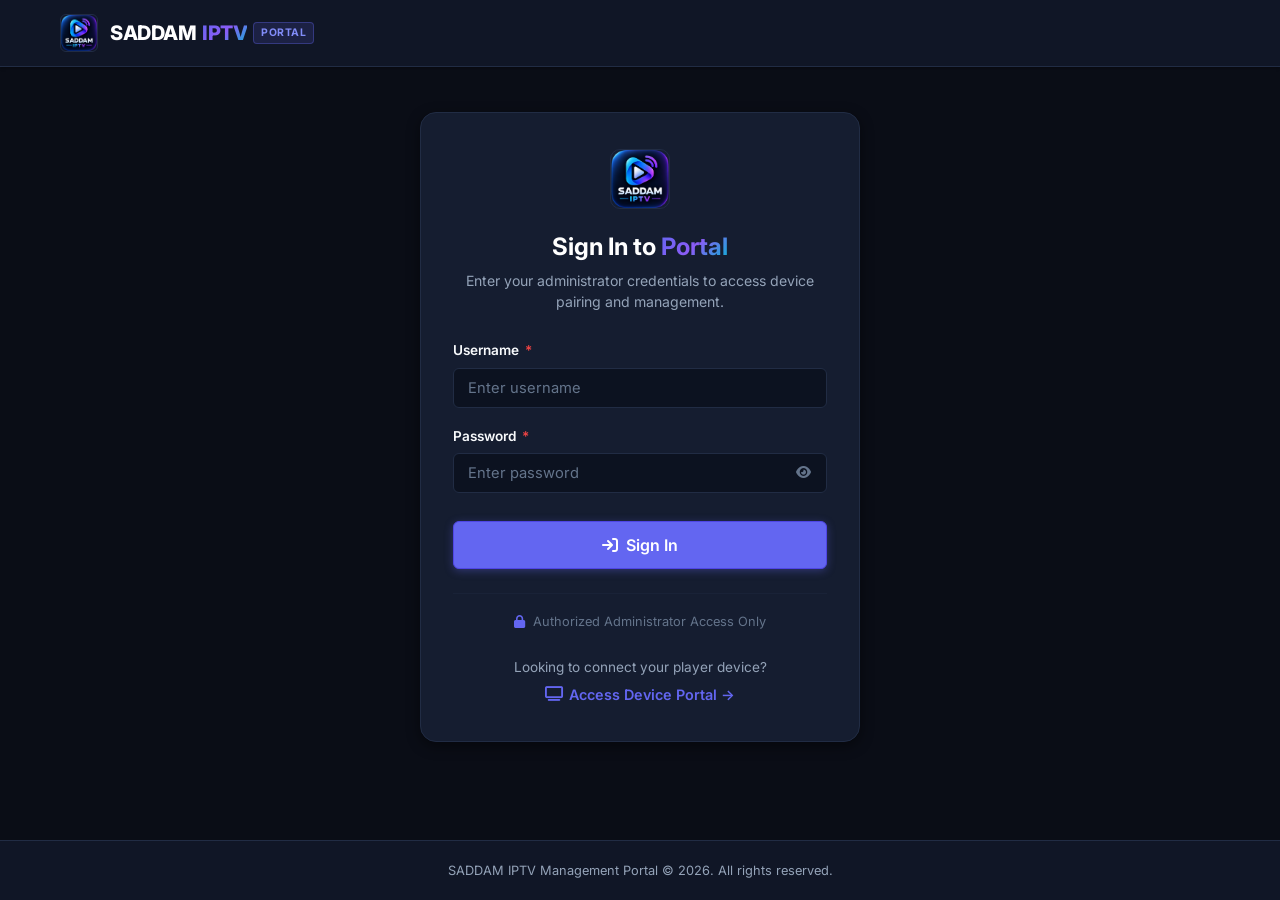
==== commit 18c6de1d: "Add files via upload" ====
--- a/index.html
+++ b/index.html
@@ -111,9 +111,17 @@
             </button>
           </form>
 
-          <div class="auth-footer">
-            <i class="fa-solid fa-lock" style="color: var(--primary); margin-right: 4px;"></i>
-            Authorized Administrator Access Only
+          <div class="auth-footer" style="text-align: center;">
+            <div>
+              <i class="fa-solid fa-lock" style="color: var(--primary); margin-right: 4px;"></i>
+              Authorized Administrator Access Only
+            </div>
+            <div style="margin-top: 14px; padding-top: 12px; border-top: 1px solid var(--border);">
+              <span style="color: var(--text-muted); font-size: 0.85rem;">Looking to connect your player device?</span><br>
+              <a href="/device/login" style="color: var(--primary); font-weight: 600; font-size: 0.9rem; text-decoration: none; display: inline-flex; align-items: center; gap: 6px; margin-top: 6px;">
+                <i class="fa-solid fa-tv"></i> Access Device Portal &rarr;
+              </a>
+            </div>
           </div>
         </div>
       </section>
--- a/styles.css
+++ b/styles.css
@@ -892,6 +892,34 @@
   font-size: 0.95rem;
 }
 
+/* Checkbox styling */
+.checkbox-label {
+  display: flex;
+  align-items: center;
+  gap: 10px;
+  font-size: 0.9rem;
+  font-weight: 600;
+  color: var(--text-main);
+  cursor: pointer;
+  user-select: none;
+}
+
+.checkbox-label input[type="checkbox"] {
+  width: 18px;
+  height: 18px;
+  accent-color: var(--primary);
+  cursor: pointer;
+}
+
+.pin-input {
+  font-family: var(--font-mono);
+  font-size: 1.5rem;
+  letter-spacing: 6px;
+  text-align: center;
+  max-width: 180px;
+  margin: 0 auto;
+}
+
 /* Footer */
 .site-footer {
   margin-top: auto;
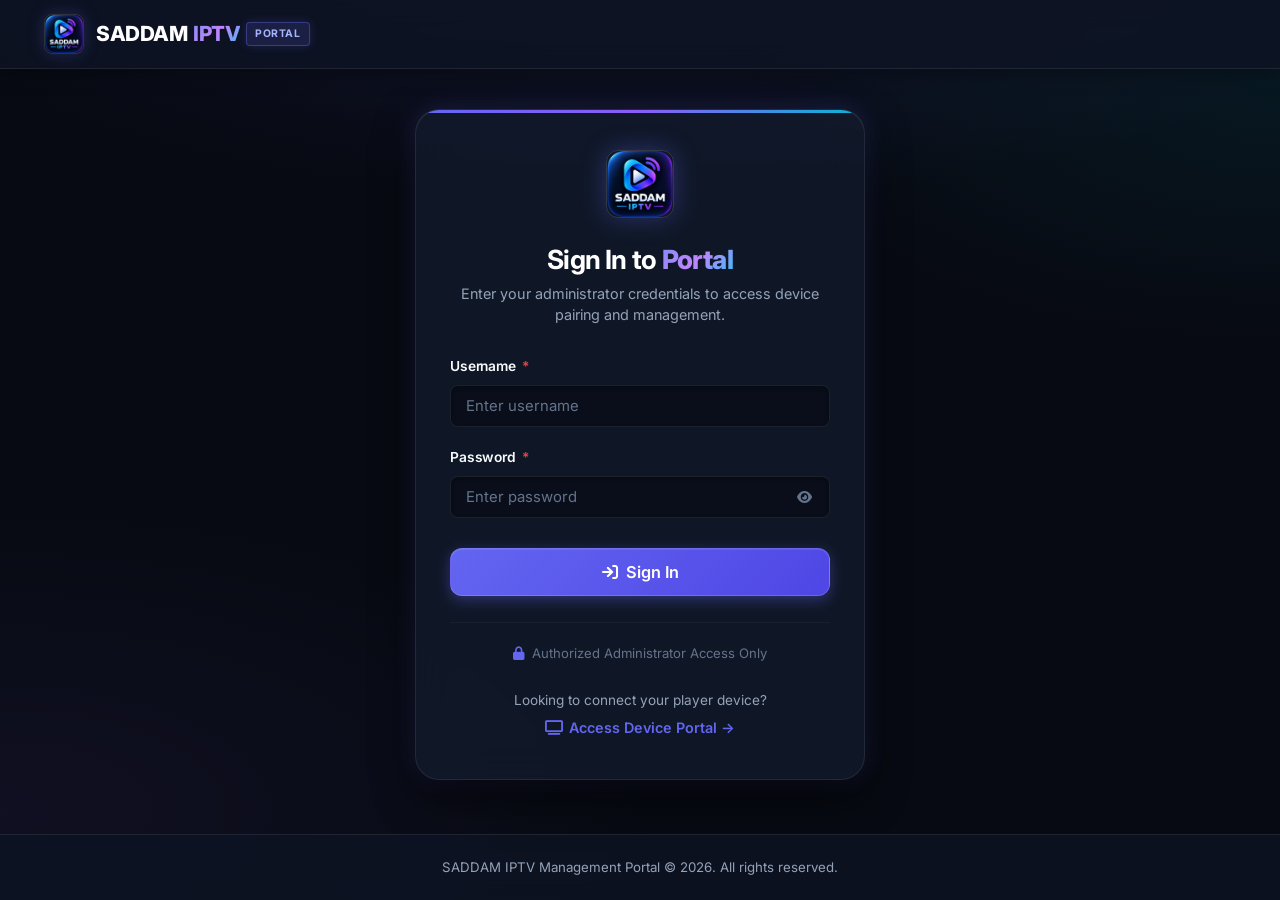
==== commit 5d2beca9: "Add files via upload" ====
--- a/index.html
+++ b/index.html
@@ -12,7 +12,7 @@
 
   <title>SADDAM IPTV - Device Management Portal</title>
   <meta name="description" content="Official SADDAM IPTV Portal for player device pairing, key generation, and streaming management.">
-  <link rel="icon" type="image/png" href="logo.png">
+  <link rel="icon" type="image/png" href="/logo.png">
 
   <!-- Google Fonts: Inter & Outfit -->
   <link rel="preconnect" href="https://fonts.googleapis.com">
@@ -23,15 +23,15 @@
   <link rel="stylesheet" href="https://cdnjs.cloudflare.com/ajax/libs/font-awesome/6.5.1/css/all.min.css">
 
   <!-- Design System -->
-  <link rel="stylesheet" href="styles.css">
+  <link rel="stylesheet" href="/styles.css">
 </head>
 <body>
 
   <!-- ================= Site Header ================= -->
   <header class="site-header">
     <div class="container header-inner">
-      <a href="index.html" class="brand-link" id="brandLink">
-        <img src="logo.png" alt="SADDAM IPTV Logo" class="brand-logo-img">
+      <a href="/" class="brand-link" id="brandLink">
+        <img src="/logo.png" alt="SADDAM IPTV Logo" class="brand-logo-img">
         <div class="brand-title">
           <span>SADDAM</span>
           <span class="gradient-text">IPTV</span>
@@ -400,6 +400,6 @@
   </div>
 
   <!-- Application Logic -->
-  <script src="app.js"></script>
+  <script src="/app.js"></script>
 </body>
 </html>
--- a/styles.css
+++ b/styles.css
@@ -1,58 +1,83 @@
 /* ==========================================================================
-   SADDAM IPTV - Modern Dark Management System
-   English LTR Design System - High Performance, Responsive, Clean
+   SADDAM IPTV - Modern Dark Glassmorphism Design System
+   English LTR Design System - Ultra-Responsive, High Performance, Pixel-Perfect
    ========================================================================== */
 
 :root {
-  --bg-base: #0a0d16;
-  --bg-surface: #101626;
-  --bg-card: #151d30;
-  --bg-card-hover: #1c263e;
-  --bg-input: #0c1220;
+  /* Surface & Base Colors */
+  --bg-base: #070a12;
+  --bg-surface: #0e1424;
+  --bg-surface-glass: rgba(14, 20, 36, 0.82);
+  --bg-card: #131b2e;
+  --bg-card-glass: rgba(19, 27, 46, 0.78);
+  --bg-card-hover: #19243d;
+  --bg-input: #090e1a;
+  --bg-input-focus: #0c1322;
   
-  --border-color: #212c44;
-  --border-subtle: #192237;
+  /* Borders */
+  --border-color: rgba(255, 255, 255, 0.08);
+  --border-subtle: rgba(255, 255, 255, 0.04);
+  --border-hover: rgba(99, 102, 241, 0.35);
   --border-focus: #6366f1;
   
+  /* Brand Accents */
   --primary: #6366f1;
   --primary-hover: #4f46e5;
+  --primary-glow: rgba(99, 102, 241, 0.35);
   --primary-gradient: linear-gradient(135deg, #6366f1 0%, #8b5cf6 50%, #06b6d4 100%);
   --accent-cyan: #06b6d4;
   --accent-purple: #8b5cf6;
+  --accent-amber: #f59e0b;
   
+  /* Status Colors & Glows */
   --success: #10b981;
   --success-bg: rgba(16, 185, 129, 0.12);
   --success-border: rgba(16, 185, 129, 0.28);
+  --success-glow: rgba(16, 185, 129, 0.3);
   
   --warning: #f59e0b;
   --warning-bg: rgba(245, 158, 11, 0.12);
   --warning-border: rgba(245, 158, 11, 0.28);
+  --warning-glow: rgba(245, 158, 11, 0.3);
   
   --danger: #ef4444;
   --danger-bg: rgba(239, 68, 68, 0.12);
   --danger-border: rgba(239, 68, 68, 0.28);
+  --danger-glow: rgba(239, 68, 68, 0.3);
   
   --info: #3b82f6;
   --info-bg: rgba(59, 130, 246, 0.12);
   --info-border: rgba(59, 130, 246, 0.28);
-
+  --info-glow: rgba(59, 130, 246, 0.3);
+
+  /* Typography */
   --text-main: #f8fafc;
   --text-muted: #94a3b8;
   --text-dim: #64748b;
-
-  --radius-sm: 6px;
-  --radius-md: 10px;
-  --radius-lg: 16px;
-
+  --text-bright: #ffffff;
+
+  /* Border Radii */
+  --radius-xs: 4px;
+  --radius-sm: 8px;
+  --radius-md: 12px;
+  --radius-lg: 18px;
+  --radius-xl: 24px;
+  --radius-full: 9999px;
+
+  /* Fonts */
   --font-sans: 'Inter', -apple-system, BlinkMacSystemFont, 'Segoe UI', Roboto, Helvetica, Arial, sans-serif;
   --font-mono: 'Outfit', 'JetBrains Mono', 'Consolas', 'Courier New', monospace;
 
-  --shadow-sm: 0 1px 3px rgba(0, 0, 0, 0.35);
-  --shadow-md: 0 4px 14px rgba(0, 0, 0, 0.45);
-  --shadow-lg: 0 12px 30px rgba(0, 0, 0, 0.7);
-}
-
-/* ================= Reset & Base ================= */
+  /* Box Shadows & Glows */
+  --shadow-xs: 0 1px 2px rgba(0, 0, 0, 0.3);
+  --shadow-sm: 0 2px 8px rgba(0, 0, 0, 0.35);
+  --shadow-md: 0 8px 24px rgba(0, 0, 0, 0.5);
+  --shadow-lg: 0 16px 40px rgba(0, 0, 0, 0.7);
+  --shadow-glow: 0 0 25px rgba(99, 102, 241, 0.25);
+  --inner-highlight: inset 0 1px 0 0 rgba(255, 255, 255, 0.08);
+}
+
+/* ================= Reset & Base Styles ================= */
 *, *::before, *::after {
   box-sizing: border-box;
   margin: 0;
@@ -68,6 +93,8 @@
   scroll-behavior: smooth;
   min-height: 100%;
   -webkit-text-size-adjust: 100%;
+  -webkit-font-smoothing: antialiased;
+  -moz-osx-font-smoothing: grayscale;
 }
 
 body {
@@ -75,23 +102,55 @@
   display: flex;
   flex-direction: column;
   background-color: var(--bg-base);
+  background-image: 
+    radial-gradient(ellipse 90% 50% at 50% -15%, rgba(99, 102, 241, 0.16), transparent 75%),
+    radial-gradient(ellipse 60% 40% at 100% 10%, rgba(6, 182, 212, 0.08), transparent 70%),
+    radial-gradient(ellipse 70% 45% at 0% 90%, rgba(139, 92, 246, 0.07), transparent 75%);
+  background-attachment: fixed;
+  background-repeat: no-repeat;
   color: var(--text-main);
   overflow-x: hidden;
-  line-height: 1.5;
+  line-height: 1.55;
 }
 
 .container {
   width: 100%;
-  max-width: 1200px;
+  max-width: 1240px;
   margin: 0 auto;
-  padding: 0 20px;
-}
-
-/* Typography */
+  padding: 0 24px;
+}
+
+@media (max-width: 640px) {
+  .container {
+    padding: 0 16px;
+  }
+}
+
+/* Custom Slim Scrollbars */
+::-webkit-scrollbar {
+  width: 8px;
+  height: 8px;
+}
+
+::-webkit-scrollbar-track {
+  background: var(--bg-base);
+}
+
+::-webkit-scrollbar-thumb {
+  background: rgba(255, 255, 255, 0.12);
+  border-radius: var(--radius-full);
+}
+
+::-webkit-scrollbar-thumb:hover {
+  background: rgba(255, 255, 255, 0.22);
+}
+
+/* ================= Typography ================= */
 h1, h2, h3, h4, h5, h6 {
   font-weight: 700;
-  line-height: 1.3;
-  color: #ffffff;
+  line-height: 1.25;
+  color: var(--text-bright);
+  letter-spacing: -0.02em;
 }
 
 p {
@@ -99,10 +158,11 @@
 }
 
 .gradient-text {
-  background: var(--primary-gradient);
+  background: linear-gradient(135deg, #818cf8 0%, #c084fc 50%, #38bdf8 100%);
   -webkit-background-clip: text;
   -webkit-text-fill-color: transparent;
   display: inline-block;
+  font-weight: 800;
 }
 
 .code-font {
@@ -113,12 +173,15 @@
 /* ================= Site Header ================= */
 .site-header {
   border-bottom: 1px solid var(--border-color);
-  background-color: var(--bg-surface);
+  background-color: var(--bg-surface-glass);
+  backdrop-filter: blur(14px);
+  -webkit-backdrop-filter: blur(14px);
   position: sticky;
   top: 0;
-  z-index: 50;
+  z-index: 100;
   padding: 14px 0;
-  box-shadow: var(--shadow-sm);
+  box-shadow: 0 4px 20px rgba(0, 0, 0, 0.35);
+  transition: all 0.2s ease;
 }
 
 .header-inner {
@@ -134,18 +197,29 @@
   gap: 12px;
   text-decoration: none;
   cursor: pointer;
+  transition: transform 0.2s ease;
+}
+
+.brand-link:hover {
+  transform: translateY(-1px);
 }
 
 .brand-logo-img {
-  width: 38px;
-  height: 38px;
+  width: 40px;
+  height: 40px;
   border-radius: var(--radius-sm);
   object-fit: cover;
-  border: 1px solid var(--border-color);
+  border: 1px solid rgba(255, 255, 255, 0.14);
+  box-shadow: 0 0 16px rgba(99, 102, 241, 0.25);
+  transition: transform 0.2s ease, box-shadow 0.2s ease;
+}
+
+.brand-link:hover .brand-logo-img {
+  box-shadow: 0 0 22px rgba(99, 102, 241, 0.45);
 }
 
 .brand-title {
-  font-size: 1.25rem;
+  font-size: 1.3rem;
   font-weight: 800;
   display: flex;
   align-items: center;
@@ -156,20 +230,22 @@
 
 .brand-badge {
   font-size: 0.65rem;
-  background: rgba(99, 102, 241, 0.15);
-  color: #818cf8;
-  border: 1px solid rgba(99, 102, 241, 0.35);
-  padding: 2px 7px;
-  border-radius: 4px;
+  background: rgba(99, 102, 241, 0.16);
+  color: #a5b4fc;
+  border: 1px solid rgba(99, 102, 241, 0.4);
+  padding: 3px 8px;
+  border-radius: var(--radius-xs);
   font-weight: 700;
-  letter-spacing: 0.5px;
+  letter-spacing: 0.6px;
   text-transform: uppercase;
+  box-shadow: 0 0 10px rgba(99, 102, 241, 0.2);
 }
 
 .brand-badge.admin {
-  background: rgba(239, 68, 68, 0.15);
+  background: rgba(239, 68, 68, 0.16);
   color: #fca5a5;
-  border-color: rgba(239, 68, 68, 0.35);
+  border-color: rgba(239, 68, 68, 0.4);
+  box-shadow: 0 0 10px rgba(239, 68, 68, 0.2);
 }
 
 .header-actions {
@@ -180,16 +256,27 @@
 }
 
 .user-badge {
-  font-size: 0.82rem;
-  padding: 6px 12px;
-  border-radius: var(--radius-sm);
-  background: var(--bg-card);
+  font-size: 0.84rem;
+  padding: 7px 14px;
+  border-radius: var(--radius-full);
+  background: rgba(21, 29, 48, 0.85);
   border: 1px solid var(--border-color);
   color: #c7d2fe;
   display: inline-flex;
   align-items: center;
   gap: 8px;
   font-weight: 600;
+  box-shadow: var(--shadow-xs);
+}
+
+.user-badge::before {
+  content: '';
+  width: 7px;
+  height: 7px;
+  border-radius: 50%;
+  background-color: var(--success);
+  box-shadow: 0 0 8px var(--success);
+  display: inline-block;
 }
 
 /* ================= Buttons ================= */
@@ -197,7 +284,7 @@
   font-family: var(--font-sans);
   font-size: 0.9rem;
   font-weight: 600;
-  padding: 9px 18px;
+  padding: 10px 18px;
   min-height: 40px;
   border-radius: var(--radius-sm);
   border: 1px solid transparent;
@@ -208,61 +295,77 @@
   gap: 8px;
   text-decoration: none;
   outline: none;
-  transition: all 0.18s ease;
+  transition: all 0.2s cubic-bezier(0.16, 1, 0.3, 1);
   user-select: none;
+  position: relative;
+  overflow: hidden;
+}
+
+.btn:active:not(:disabled) {
+  transform: translateY(1px);
 }
 
 .btn:disabled {
-  opacity: 0.6;
+  opacity: 0.55;
   cursor: not-allowed;
   pointer-events: none;
 }
 
 .btn-primary {
-  background: var(--primary);
+  background: linear-gradient(135deg, #6366f1 0%, #4f46e5 100%);
   color: #ffffff;
-  border-color: #4f46e5;
-  box-shadow: 0 2px 8px rgba(99, 102, 241, 0.35);
+  border-color: rgba(255, 255, 255, 0.15);
+  box-shadow: var(--inner-highlight), 0 4px 14px rgba(99, 102, 241, 0.38);
 }
 
 .btn-primary:hover:not(:disabled) {
-  background: var(--primary-hover);
-  box-shadow: 0 4px 12px rgba(99, 102, 241, 0.45);
+  background: linear-gradient(135deg, #7175f7 0%, #5850ec 100%);
+  transform: translateY(-1.5px);
+  box-shadow: var(--inner-highlight), 0 6px 20px rgba(99, 102, 241, 0.55);
 }
 
 .btn-secondary {
-  background: var(--bg-card);
+  background: rgba(255, 255, 255, 0.05);
   color: var(--text-main);
   border-color: var(--border-color);
+  box-shadow: var(--inner-highlight), var(--shadow-xs);
 }
 
 .btn-secondary:hover:not(:disabled) {
-  background: var(--bg-card-hover);
-  border-color: #313f5c;
+  background: rgba(255, 255, 255, 0.09);
+  border-color: rgba(255, 255, 255, 0.18);
   color: #ffffff;
+  transform: translateY(-1px);
 }
 
 .btn-danger {
   background: var(--danger-bg);
   color: #fca5a5;
   border-color: var(--danger-border);
+  box-shadow: var(--inner-highlight);
 }
 
 .btn-danger:hover:not(:disabled) {
   background: var(--danger);
   color: #ffffff;
   border-color: #dc2626;
+  box-shadow: 0 4px 14px rgba(239, 68, 68, 0.45);
+  transform: translateY(-1px);
 }
 
 .btn-success {
   background: var(--success-bg);
   color: #6ee7b7;
   border-color: var(--success-border);
+  box-shadow: var(--inner-highlight);
 }
 
 .btn-success:hover:not(:disabled) {
   background: var(--success);
   color: #ffffff;
+  border-color: #059669;
+  box-shadow: 0 4px 14px rgba(16, 185, 129, 0.45);
+  transform: translateY(-1px);
 }
 
 .btn-outline {
@@ -272,43 +375,50 @@
 }
 
 .btn-outline:hover:not(:disabled) {
-  background: rgba(255, 255, 255, 0.05);
+  background: rgba(255, 255, 255, 0.06);
   color: #fff;
-  border-color: var(--text-dim);
+  border-color: rgba(255, 255, 255, 0.2);
+  transform: translateY(-1px);
 }
 
 .btn-sm {
-  padding: 6px 12px;
+  padding: 6px 14px;
   font-size: 0.82rem;
   min-height: 32px;
+  border-radius: var(--radius-xs);
 }
 
 .btn-lg {
-  padding: 12px 24px;
-  font-size: 1rem;
+  padding: 13px 26px;
+  font-size: 1.02rem;
   min-height: 48px;
+  border-radius: var(--radius-md);
 }
 
 .btn-icon {
-  width: 34px;
-  height: 34px;
-  min-height: 34px;
+  width: 36px;
+  height: 36px;
+  min-height: 36px;
   padding: 0;
   border-radius: var(--radius-sm);
+  display: inline-flex;
+  align-items: center;
+  justify-content: center;
 }
 
 /* ================= Form Elements ================= */
 .form-group {
-  margin-bottom: 18px;
+  margin-bottom: 20px;
   text-align: left;
 }
 
 .form-label {
   display: block;
-  font-size: 0.85rem;
+  font-size: 0.86rem;
   font-weight: 600;
   color: var(--text-main);
-  margin-bottom: 7px;
+  margin-bottom: 8px;
+  letter-spacing: -0.01em;
 }
 
 .form-label .required {
@@ -318,26 +428,42 @@
 
 .form-input, .form-select, .form-textarea {
   width: 100%;
-  padding: 10px 14px;
+  padding: 11px 15px;
   font-family: var(--font-sans);
-  font-size: 0.92rem;
+  font-size: 0.93rem;
   color: var(--text-main);
   background-color: var(--bg-input);
   border: 1px solid var(--border-color);
   border-radius: var(--radius-sm);
   outline: none;
-  transition: border-color 0.15s ease, box-shadow 0.15s ease;
+  transition: border-color 0.18s ease, box-shadow 0.18s ease, background-color 0.18s ease;
+  box-shadow: inset 0 2px 4px rgba(0, 0, 0, 0.35);
+}
+
+.form-input:hover, .form-select:hover, .form-textarea:hover {
+  border-color: rgba(255, 255, 255, 0.16);
 }
 
 .form-input:focus, .form-select:focus, .form-textarea:focus {
   border-color: var(--border-focus);
-  box-shadow: 0 0 0 3px rgba(99, 102, 241, 0.2);
+  background-color: var(--bg-input-focus);
+  box-shadow: 0 0 0 3px rgba(99, 102, 241, 0.25), 0 0 16px rgba(99, 102, 241, 0.18);
 }
 
 .form-input::placeholder, .form-textarea::placeholder {
   color: var(--text-dim);
 }
 
+.form-select {
+  cursor: pointer;
+  appearance: none;
+  background-image: url("data:image/svg+xml,%3Csvg xmlns='http://www.w3.org/2000/svg' fill='none' viewBox='0 0 24 24' stroke='%2394a3b8'%3E%3Cpath stroke-linecap='round' stroke-linejoin='round' stroke-width='2' d='M19 9l-7 7-7-7'%3E%3C/path%3E%3C/svg%3E");
+  background-repeat: no-repeat;
+  background-position: right 14px center;
+  background-size: 16px;
+  padding-right: 38px;
+}
+
 .input-wrapper {
   position: relative;
   display: flex;
@@ -345,12 +471,12 @@
 }
 
 .input-wrapper .form-input {
-  padding-right: 42px;
+  padding-right: 44px;
 }
 
 .password-toggle-btn {
   position: absolute;
-  right: 10px;
+  right: 12px;
   background: none;
   border: none;
   color: var(--text-dim);
@@ -359,30 +485,33 @@
   display: flex;
   align-items: center;
   justify-content: center;
-  transition: color 0.15s ease;
+  transition: color 0.18s ease, transform 0.18s ease;
 }
 
 .password-toggle-btn:hover {
-  color: var(--text-main);
+  color: var(--text-bright);
+  transform: scale(1.1);
 }
 
 .form-hint {
-  font-size: 0.78rem;
+  font-size: 0.79rem;
   color: var(--text-dim);
-  margin-top: 5px;
+  margin-top: 6px;
   display: block;
+  line-height: 1.4;
 }
 
 /* ================= Alert & Notification Boxes ================= */
 .alert-box {
-  padding: 12px 16px;
+  padding: 13px 18px;
   border-radius: var(--radius-sm);
   font-size: 0.88rem;
-  margin-bottom: 18px;
+  margin-bottom: 20px;
   display: flex;
   align-items: flex-start;
   gap: 12px;
-  line-height: 1.45;
+  line-height: 1.5;
+  box-shadow: var(--shadow-sm);
 }
 
 .alert-danger {
@@ -411,30 +540,37 @@
 
 /* ================= Cards & Containers ================= */
 .card {
-  background: var(--bg-card);
+  background: var(--bg-card-glass);
+  backdrop-filter: blur(14px);
+  -webkit-backdrop-filter: blur(14px);
   border: 1px solid var(--border-color);
-  border-radius: var(--radius-md);
-  padding: 24px;
-  box-shadow: var(--shadow-sm);
+  border-radius: var(--radius-lg);
+  padding: 28px;
+  box-shadow: var(--inner-highlight), var(--shadow-md);
+  transition: border-color 0.2s ease, box-shadow 0.2s ease;
+}
+
+.card:hover {
+  border-color: rgba(255, 255, 255, 0.12);
 }
 
 .card-header {
   display: flex;
   align-items: center;
   justify-content: space-between;
-  margin-bottom: 18px;
-  padding-bottom: 14px;
+  margin-bottom: 22px;
+  padding-bottom: 16px;
   border-bottom: 1px solid var(--border-subtle);
   flex-wrap: wrap;
-  gap: 12px;
+  gap: 16px;
 }
 
 .card-title {
-  font-size: 1.15rem;
+  font-size: 1.25rem;
   font-weight: 700;
   display: flex;
   align-items: center;
-  gap: 8px;
+  gap: 10px;
 }
 
 /* ================= Auth View ================= */
@@ -442,93 +578,113 @@
   display: flex;
   align-items: center;
   justify-content: center;
-  min-height: calc(100vh - 180px);
-  padding: 30px 16px;
+  min-height: calc(100vh - 190px);
+  padding: 40px 16px;
 }
 
 .auth-card {
   width: 100%;
-  max-width: 440px;
-  background: var(--bg-card);
+  max-width: 450px;
+  background: var(--bg-card-glass);
+  backdrop-filter: blur(20px);
+  -webkit-backdrop-filter: blur(20px);
   border: 1px solid var(--border-color);
-  border-radius: var(--radius-lg);
-  padding: 36px 32px;
-  box-shadow: var(--shadow-md);
+  border-radius: var(--radius-xl);
+  padding: 40px 34px;
+  box-shadow: var(--inner-highlight), var(--shadow-lg), var(--shadow-glow);
+  position: relative;
+  overflow: hidden;
+}
+
+.auth-card::before {
+  content: '';
+  position: absolute;
+  top: 0;
+  left: 0;
+  right: 0;
+  height: 3px;
+  background: var(--primary-gradient);
 }
 
 .auth-header {
   text-align: center;
-  margin-bottom: 28px;
+  margin-bottom: 30px;
 }
 
 .auth-logo {
-  width: 60px;
-  height: 60px;
+  width: 68px;
+  height: 68px;
   border-radius: var(--radius-md);
-  margin-bottom: 16px;
-  border: 1px solid var(--border-color);
+  margin-bottom: 18px;
+  border: 1px solid rgba(255, 255, 255, 0.14);
+  box-shadow: 0 0 24px rgba(99, 102, 241, 0.35);
 }
 
 .auth-title {
-  font-size: 1.5rem;
+  font-size: 1.65rem;
   margin-bottom: 8px;
+  letter-spacing: -0.03em;
 }
 
 .auth-subtitle {
-  font-size: 0.88rem;
+  font-size: 0.9rem;
   color: var(--text-muted);
+  line-height: 1.45;
 }
 
 .auth-footer {
-  margin-top: 24px;
-  padding-top: 18px;
+  margin-top: 26px;
+  padding-top: 20px;
   border-top: 1px solid var(--border-subtle);
   text-align: center;
-  font-size: 0.8rem;
+  font-size: 0.82rem;
   color: var(--text-dim);
 }
 
 /* ================= Home View: Two Action Cards ================= */
 .home-wrapper {
-  padding: 48px 0;
+  padding: 56px 0;
 }
 
 .home-banner {
   text-align: center;
-  max-width: 650px;
-  margin: 0 auto 40px auto;
+  max-width: 680px;
+  margin: 0 auto 46px auto;
 }
 
 .home-banner h1 {
-  font-size: 2rem;
-  margin-bottom: 12px;
-  letter-spacing: -0.5px;
+  font-size: 2.25rem;
+  margin-bottom: 14px;
+  letter-spacing: -0.03em;
 }
 
 .home-banner p {
-  font-size: 1.05rem;
+  font-size: 1.08rem;
   color: var(--text-muted);
 }
 
 .two-actions-grid {
   display: grid;
   grid-template-columns: repeat(auto-fit, minmax(320px, 1fr));
-  gap: 24px;
-  max-width: 900px;
+  gap: 28px;
+  max-width: 940px;
   margin: 0 auto;
 }
 
 .action-card {
-  background: var(--bg-card);
+  background: var(--bg-card-glass);
+  backdrop-filter: blur(14px);
+  -webkit-backdrop-filter: blur(14px);
   border: 1px solid var(--border-color);
   border-radius: var(--radius-lg);
-  padding: 36px 30px;
+  padding: 40px 32px;
   display: flex;
   flex-direction: column;
   justify-content: space-between;
-  transition: all 0.22s ease;
+  transition: all 0.24s cubic-bezier(0.16, 1, 0.3, 1);
   position: relative;
   overflow: hidden;
+  box-shadow: var(--inner-highlight), var(--shadow-sm);
 }
 
 .action-card::before {
@@ -539,14 +695,14 @@
   right: 0;
   height: 3px;
   background: var(--primary-gradient);
-  opacity: 0;
-  transition: opacity 0.22s ease;
+  opacity: 0.35;
+  transition: opacity 0.24s ease;
 }
 
 .action-card:hover {
-  transform: translateY(-4px);
-  border-color: #3b4d75;
-  box-shadow: var(--shadow-md);
+  transform: translateY(-5px);
+  border-color: rgba(99, 102, 241, 0.4);
+  box-shadow: var(--inner-highlight), var(--shadow-md), 0 0 35px rgba(99, 102, 241, 0.2);
 }
 
 .action-card:hover::before {
@@ -554,58 +710,68 @@
 }
 
 .action-card-icon {
-  width: 56px;
-  height: 56px;
+  width: 60px;
+  height: 60px;
   border-radius: var(--radius-md);
-  background: rgba(99, 102, 241, 0.12);
-  color: #818cf8;
+  background: rgba(99, 102, 241, 0.14);
+  color: #a5b4fc;
   display: flex;
   align-items: center;
   justify-content: center;
-  font-size: 1.6rem;
-  margin-bottom: 22px;
-  border: 1px solid rgba(99, 102, 241, 0.25);
+  font-size: 1.75rem;
+  margin-bottom: 24px;
+  border: 1px solid rgba(99, 102, 241, 0.3);
+  transition: transform 0.2s ease, box-shadow 0.2s ease;
+}
+
+.action-card:hover .action-card-icon {
+  transform: scale(1.06);
+  box-shadow: 0 0 20px rgba(99, 102, 241, 0.35);
 }
 
 .action-card-icon.admin {
-  background: rgba(139, 92, 246, 0.12);
-  color: #a78bfa;
-  border-color: rgba(139, 92, 246, 0.25);
+  background: rgba(139, 92, 246, 0.14);
+  color: #c4b5fd;
+  border-color: rgba(139, 92, 246, 0.3);
+}
+
+.action-card:hover .action-card-icon.admin {
+  box-shadow: 0 0 20px rgba(139, 92, 246, 0.35);
 }
 
 .action-card-content h2 {
-  font-size: 1.35rem;
-  margin-bottom: 10px;
+  font-size: 1.45rem;
+  margin-bottom: 12px;
 }
 
 .action-card-content p {
-  font-size: 0.92rem;
+  font-size: 0.94rem;
   color: var(--text-muted);
-  margin-bottom: 24px;
-  line-height: 1.5;
+  margin-bottom: 28px;
+  line-height: 1.55;
 }
 
 /* ================= Pair Devices Section ================= */
 .pair-section-wrapper {
-  padding: 30px 0 60px 0;
+  padding: 34px 0 64px 0;
 }
 
 .section-top-nav {
   display: flex;
   align-items: center;
   justify-content: space-between;
-  margin-bottom: 24px;
+  margin-bottom: 26px;
   flex-wrap: wrap;
-  gap: 12px;
+  gap: 14px;
 }
 
 .pair-layout {
   display: grid;
-  grid-template-columns: 380px 1fr;
-  gap: 28px;
-}
-
-@media (max-width: 900px) {
+  grid-template-columns: 400px 1fr;
+  gap: 30px;
+}
+
+@media (max-width: 960px) {
   .pair-layout {
     grid-template-columns: 1fr;
   }
@@ -613,61 +779,76 @@
 
 /* ================= Success Presentation / Device KEY Box ================= */
 .key-display-card {
-  background: var(--bg-surface);
-  border: 1px solid var(--border-color);
+  background: linear-gradient(180deg, rgba(14, 20, 36, 0.95) 0%, rgba(10, 15, 26, 0.95) 100%);
+  border: 1px solid rgba(56, 189, 248, 0.35);
   border-radius: var(--radius-md);
-  padding: 24px;
+  padding: 26px;
   text-align: center;
-  margin: 18px 0;
+  margin: 20px 0;
+  box-shadow: 0 0 35px rgba(56, 189, 248, 0.18), var(--inner-highlight);
+  position: relative;
+  overflow: hidden;
+}
+
+.key-display-card::before {
+  content: '';
+  position: absolute;
+  top: 0;
+  left: 0;
+  right: 0;
+  height: 2px;
+  background: linear-gradient(90deg, transparent, #38bdf8, transparent);
 }
 
 .key-display-title {
   font-size: 0.85rem;
   text-transform: uppercase;
-  letter-spacing: 1px;
+  letter-spacing: 1.5px;
   color: var(--text-dim);
   margin-bottom: 8px;
+  font-weight: 700;
 }
 
 .key-display-digits {
   font-family: var(--font-mono);
-  font-size: 2.6rem;
+  font-size: 2.8rem;
   font-weight: 800;
   color: #38bdf8;
-  letter-spacing: 6px;
-  margin: 12px 0;
-  text-shadow: 0 0 20px rgba(56, 189, 248, 0.25);
+  letter-spacing: 8px;
+  margin: 14px 0;
+  text-shadow: 0 0 24px rgba(56, 189, 248, 0.45);
 }
 
 /* ================= Tables ================= */
 .table-container {
   overflow-x: auto;
-  border-radius: var(--radius-sm);
+  border-radius: var(--radius-md);
   border: 1px solid var(--border-color);
   background: var(--bg-card);
+  box-shadow: var(--shadow-sm);
 }
 
 .data-table {
   width: 100%;
   border-collapse: collapse;
   text-align: left;
-  font-size: 0.88rem;
+  font-size: 0.89rem;
 }
 
 .data-table th {
-  background: var(--bg-surface);
+  background: rgba(14, 20, 36, 0.92);
   color: var(--text-muted);
   font-weight: 600;
-  padding: 12px 16px;
+  padding: 13px 18px;
   border-bottom: 1px solid var(--border-color);
   text-transform: uppercase;
   font-size: 0.74rem;
-  letter-spacing: 0.5px;
+  letter-spacing: 0.6px;
   white-space: nowrap;
 }
 
 .data-table td {
-  padding: 13px 16px;
+  padding: 14px 18px;
   border-bottom: 1px solid var(--border-subtle);
   color: var(--text-main);
   vertical-align: middle;
@@ -677,20 +858,25 @@
   border-bottom: none;
 }
 
-.data-table tr:hover td {
-  background: rgba(255, 255, 255, 0.02);
+.data-table tbody tr {
+  transition: background-color 0.15s ease;
+}
+
+.data-table tbody tr:hover td {
+  background-color: rgba(99, 102, 241, 0.04);
 }
 
 /* Badges */
 .badge {
   display: inline-flex;
   align-items: center;
-  gap: 5px;
-  padding: 3px 8px;
-  border-radius: 4px;
-  font-size: 0.75rem;
+  gap: 6px;
+  padding: 4px 10px;
+  border-radius: var(--radius-full);
+  font-size: 0.76rem;
   font-weight: 600;
   text-transform: capitalize;
+  letter-spacing: 0.2px;
 }
 
 .badge-success {
@@ -718,7 +904,7 @@
 }
 
 .badge-dim {
-  background: rgba(255, 255, 255, 0.06);
+  background: rgba(255, 255, 255, 0.07);
   color: var(--text-muted);
   border: 1px solid var(--border-color);
 }
@@ -726,36 +912,39 @@
 /* ================= Tabs Navigation ================= */
 .tabs-nav {
   display: flex;
-  gap: 6px;
+  gap: 8px;
   border-bottom: 1px solid var(--border-color);
-  margin-bottom: 24px;
+  margin-bottom: 26px;
   overflow-x: auto;
+  padding-bottom: 2px;
 }
 
 .tab-btn {
   background: none;
   border: none;
   border-bottom: 2px solid transparent;
-  padding: 12px 18px;
+  padding: 13px 20px;
   font-family: var(--font-sans);
-  font-size: 0.92rem;
+  font-size: 0.94rem;
   font-weight: 600;
   color: var(--text-muted);
   cursor: pointer;
   display: inline-flex;
   align-items: center;
-  gap: 8px;
+  gap: 9px;
   white-space: nowrap;
-  transition: all 0.15s ease;
+  transition: all 0.2s ease;
 }
 
 .tab-btn:hover {
   color: #ffffff;
+  border-bottom-color: rgba(255, 255, 255, 0.2);
 }
 
 .tab-btn.active {
-  color: var(--primary);
+  color: #818cf8;
   border-bottom-color: var(--primary);
+  text-shadow: 0 0 12px rgba(99, 102, 241, 0.3);
 }
 
 .tab-pane {
@@ -764,6 +953,12 @@
 
 .tab-pane.active {
   display: block;
+  animation: fadeIn 0.2s ease;
+}
+
+@keyframes fadeIn {
+  from { opacity: 0; transform: translateY(4px); }
+  to { opacity: 1; transform: translateY(0); }
 }
 
 /* ================= Modal System ================= */
@@ -773,16 +968,17 @@
   left: 0;
   right: 0;
   bottom: 0;
-  background: rgba(5, 8, 15, 0.85);
-  backdrop-filter: blur(4px);
-  z-index: 100;
+  background: rgba(4, 7, 14, 0.82);
+  backdrop-filter: blur(8px);
+  -webkit-backdrop-filter: blur(8px);
+  z-index: 1000;
   display: flex;
   align-items: center;
   justify-content: center;
-  padding: 16px;
+  padding: 20px;
   opacity: 0;
   visibility: hidden;
-  transition: opacity 0.2s ease, visibility 0.2s ease;
+  transition: opacity 0.22s ease, visibility 0.22s ease;
 }
 
 .modal-overlay.open {
@@ -792,30 +988,31 @@
 
 .modal-dialog {
   background: var(--bg-card);
-  border: 1px solid var(--border-color);
+  border: 1px solid rgba(255, 255, 255, 0.12);
   border-radius: var(--radius-lg);
   width: 100%;
-  max-width: 520px;
-  box-shadow: var(--shadow-lg);
+  max-width: 530px;
+  box-shadow: var(--shadow-lg), 0 0 40px rgba(0, 0, 0, 0.8);
   overflow: hidden;
-  transform: scale(0.96);
-  transition: transform 0.2s ease;
+  transform: scale(0.95) translateY(8px);
+  transition: transform 0.22s cubic-bezier(0.16, 1, 0.3, 1);
 }
 
 .modal-overlay.open .modal-dialog {
-  transform: scale(1);
+  transform: scale(1) translateY(0);
 }
 
 .modal-header {
-  padding: 18px 24px;
+  padding: 20px 26px;
   border-bottom: 1px solid var(--border-subtle);
   display: flex;
   align-items: center;
   justify-content: space-between;
+  background: rgba(255, 255, 255, 0.02);
 }
 
 .modal-title {
-  font-size: 1.15rem;
+  font-size: 1.2rem;
   font-weight: 700;
 }
 
@@ -823,34 +1020,35 @@
   background: none;
   border: none;
   color: var(--text-dim);
-  font-size: 1.1rem;
+  font-size: 1.3rem;
   cursor: pointer;
   padding: 4px;
   line-height: 1;
-  transition: color 0.15s ease;
+  transition: color 0.18s ease, transform 0.18s ease;
 }
 
 .modal-close-btn:hover {
   color: #ffffff;
+  transform: scale(1.1);
 }
 
 .modal-body {
-  padding: 24px;
+  padding: 26px;
   max-height: 75vh;
   overflow-y: auto;
 }
 
 .modal-footer {
-  padding: 16px 24px;
+  padding: 18px 26px;
   border-top: 1px solid var(--border-subtle);
   display: flex;
   align-items: center;
   justify-content: flex-end;
   gap: 12px;
-  background: var(--bg-surface);
-}
-
-/* Utilities */
+  background: rgba(14, 20, 36, 0.85);
+}
+
+/* ================= Utilities ================= */
 .hidden {
   display: none !important;
 }
@@ -878,55 +1076,73 @@
 
 .empty-state {
   text-align: center;
-  padding: 40px 20px;
+  padding: 46px 20px;
   color: var(--text-dim);
 }
 
 .empty-state i {
-  font-size: 2.5rem;
-  margin-bottom: 14px;
-  opacity: 0.6;
+  font-size: 2.8rem;
+  margin-bottom: 16px;
+  opacity: 0.55;
+  color: var(--primary);
 }
 
 .empty-state p {
-  font-size: 0.95rem;
+  font-size: 0.98rem;
+  color: var(--text-muted);
 }
 
 /* Checkbox styling */
 .checkbox-label {
   display: flex;
   align-items: center;
-  gap: 10px;
-  font-size: 0.9rem;
+  gap: 12px;
+  font-size: 0.92rem;
   font-weight: 600;
   color: var(--text-main);
   cursor: pointer;
   user-select: none;
+  transition: color 0.15s ease;
+}
+
+.checkbox-label:hover {
+  color: #ffffff;
 }
 
 .checkbox-label input[type="checkbox"] {
-  width: 18px;
-  height: 18px;
+  width: 19px;
+  height: 19px;
   accent-color: var(--primary);
   cursor: pointer;
+  border-radius: var(--radius-xs);
 }
 
 .pin-input {
   font-family: var(--font-mono);
-  font-size: 1.5rem;
-  letter-spacing: 6px;
+  font-size: 1.6rem;
+  letter-spacing: 8px;
   text-align: center;
-  max-width: 180px;
+  max-width: 190px;
   margin: 0 auto;
+  font-weight: 800;
+  color: #38bdf8;
+  border-color: rgba(56, 189, 248, 0.35);
+  box-shadow: 0 0 16px rgba(56, 189, 248, 0.15);
+}
+
+.pin-input:focus {
+  border-color: #38bdf8;
+  box-shadow: 0 0 0 3px rgba(56, 189, 248, 0.25), 0 0 20px rgba(56, 189, 248, 0.3);
 }
 
 /* Footer */
 .site-footer {
   margin-top: auto;
   border-top: 1px solid var(--border-color);
-  padding: 20px 0;
+  padding: 22px 0;
   text-align: center;
-  font-size: 0.8rem;
+  font-size: 0.83rem;
   color: var(--text-dim);
-  background: var(--bg-surface);
-}
+  background: var(--bg-surface-glass);
+  backdrop-filter: blur(10px);
+}
